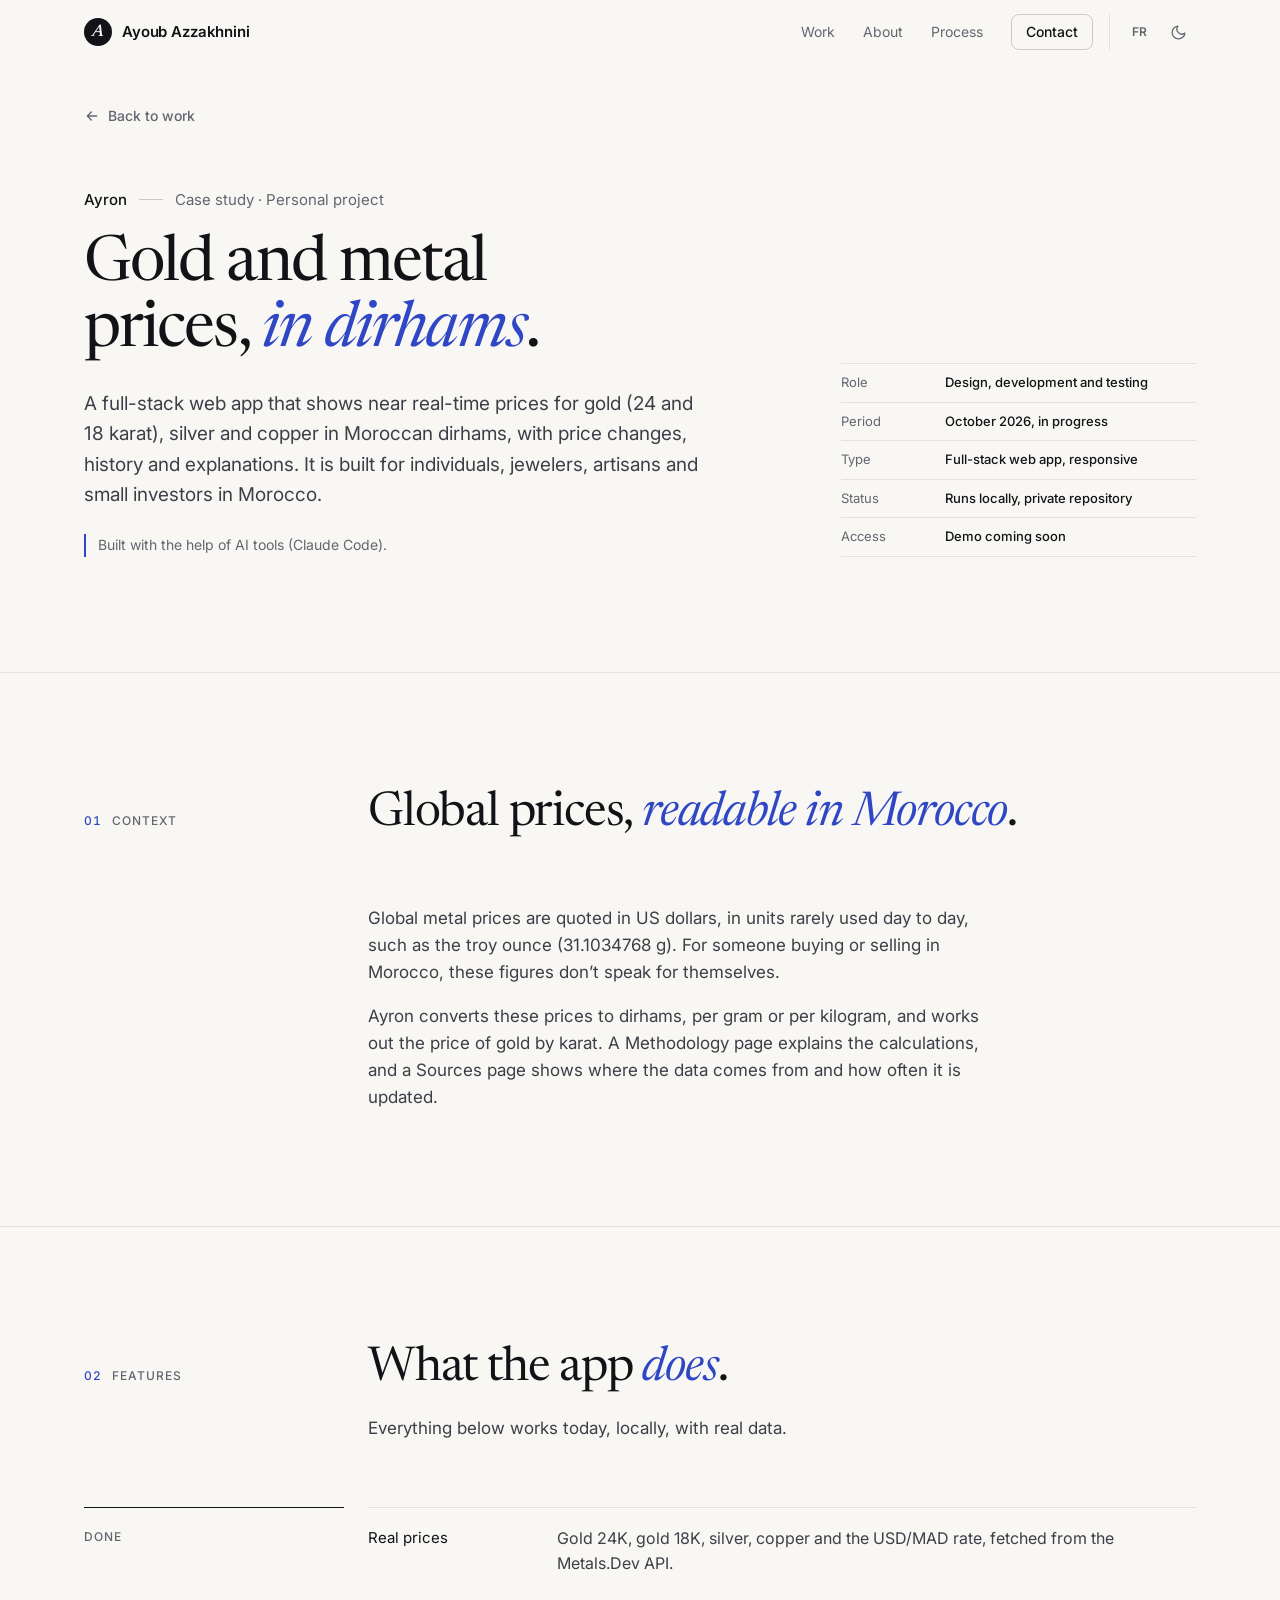
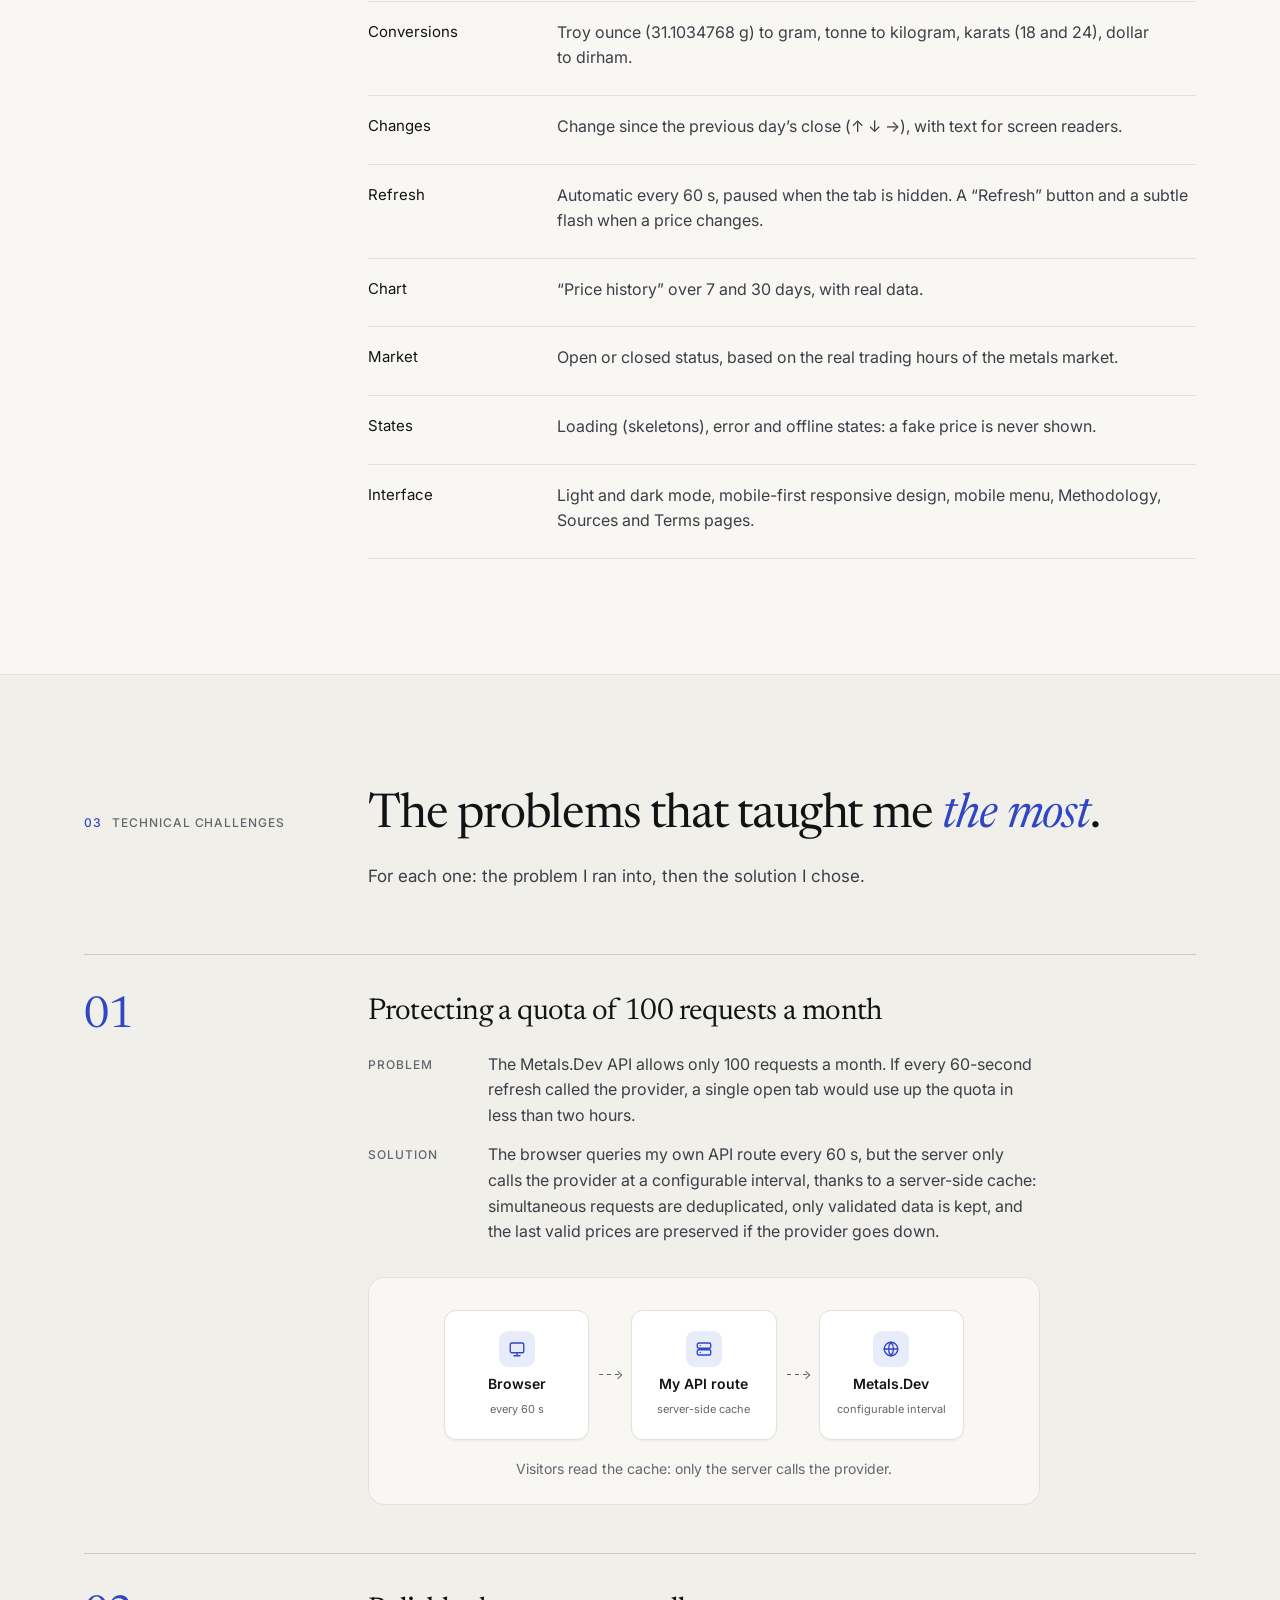
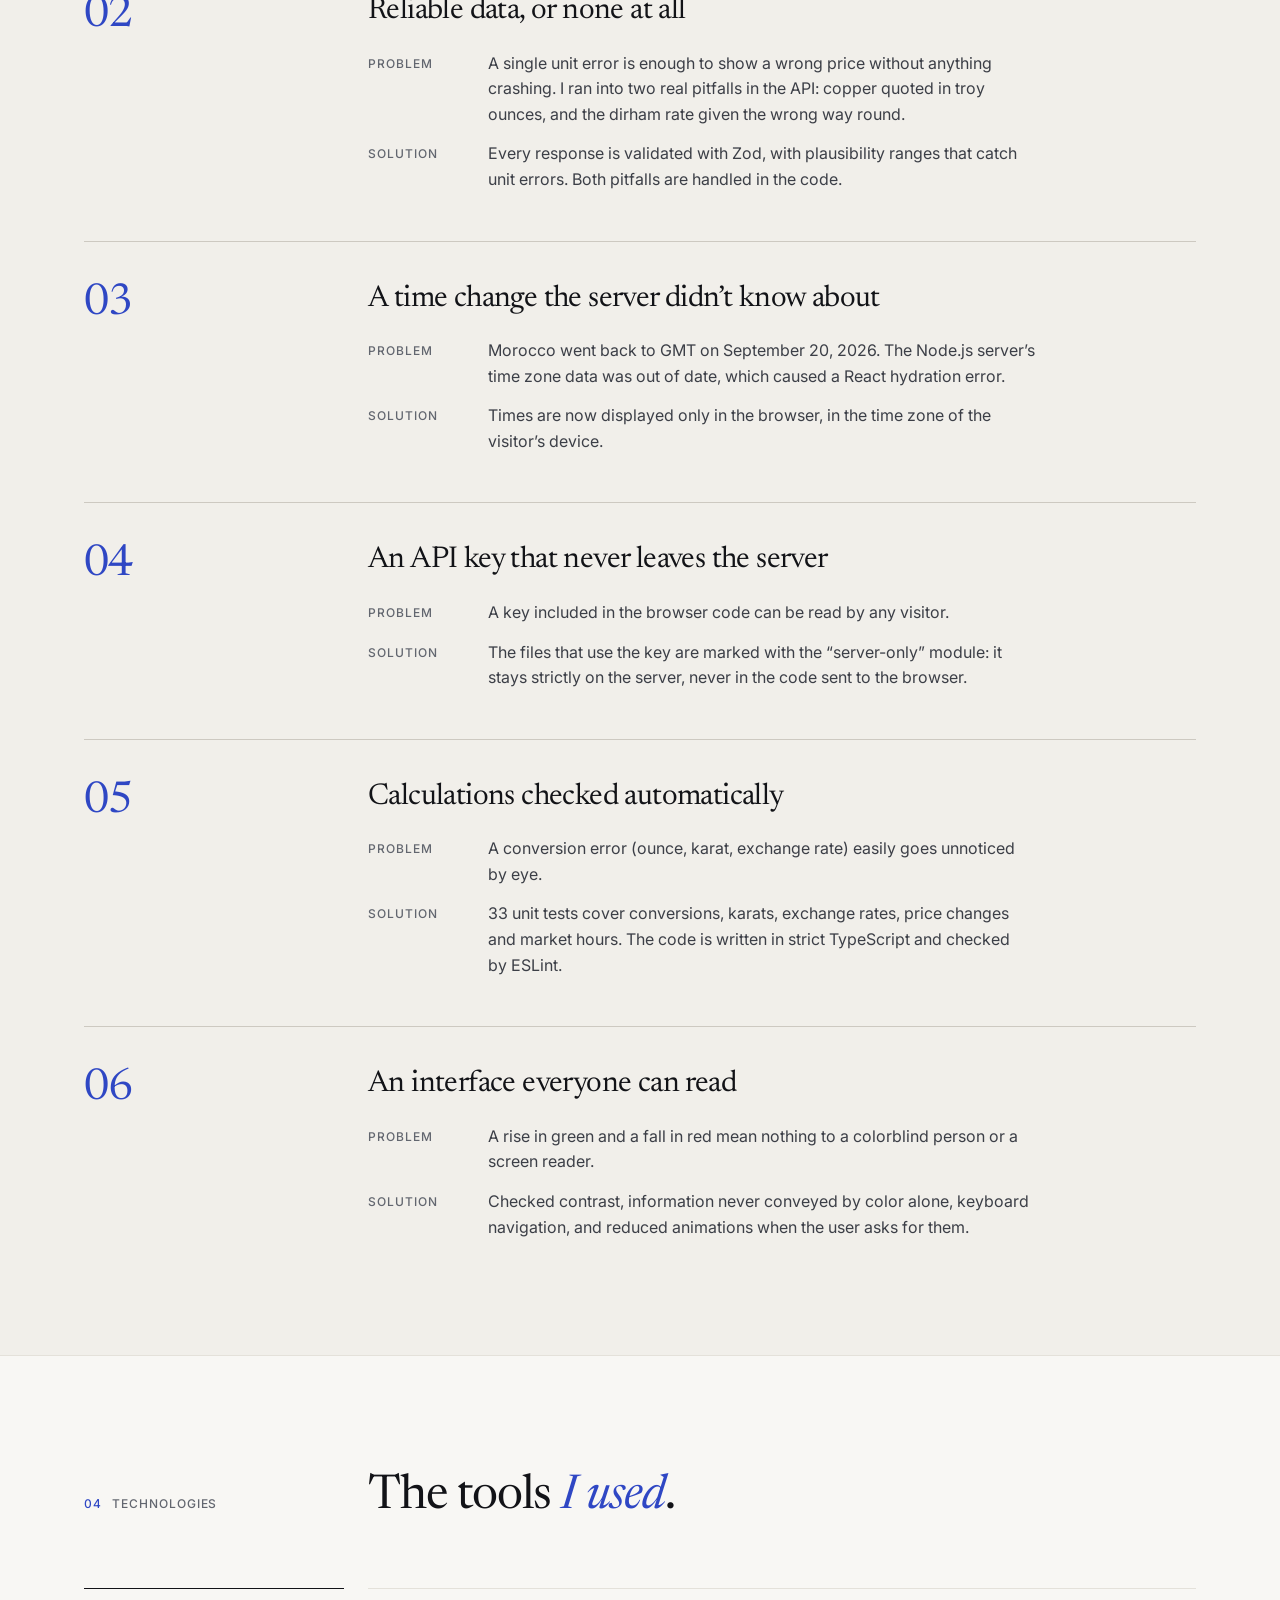
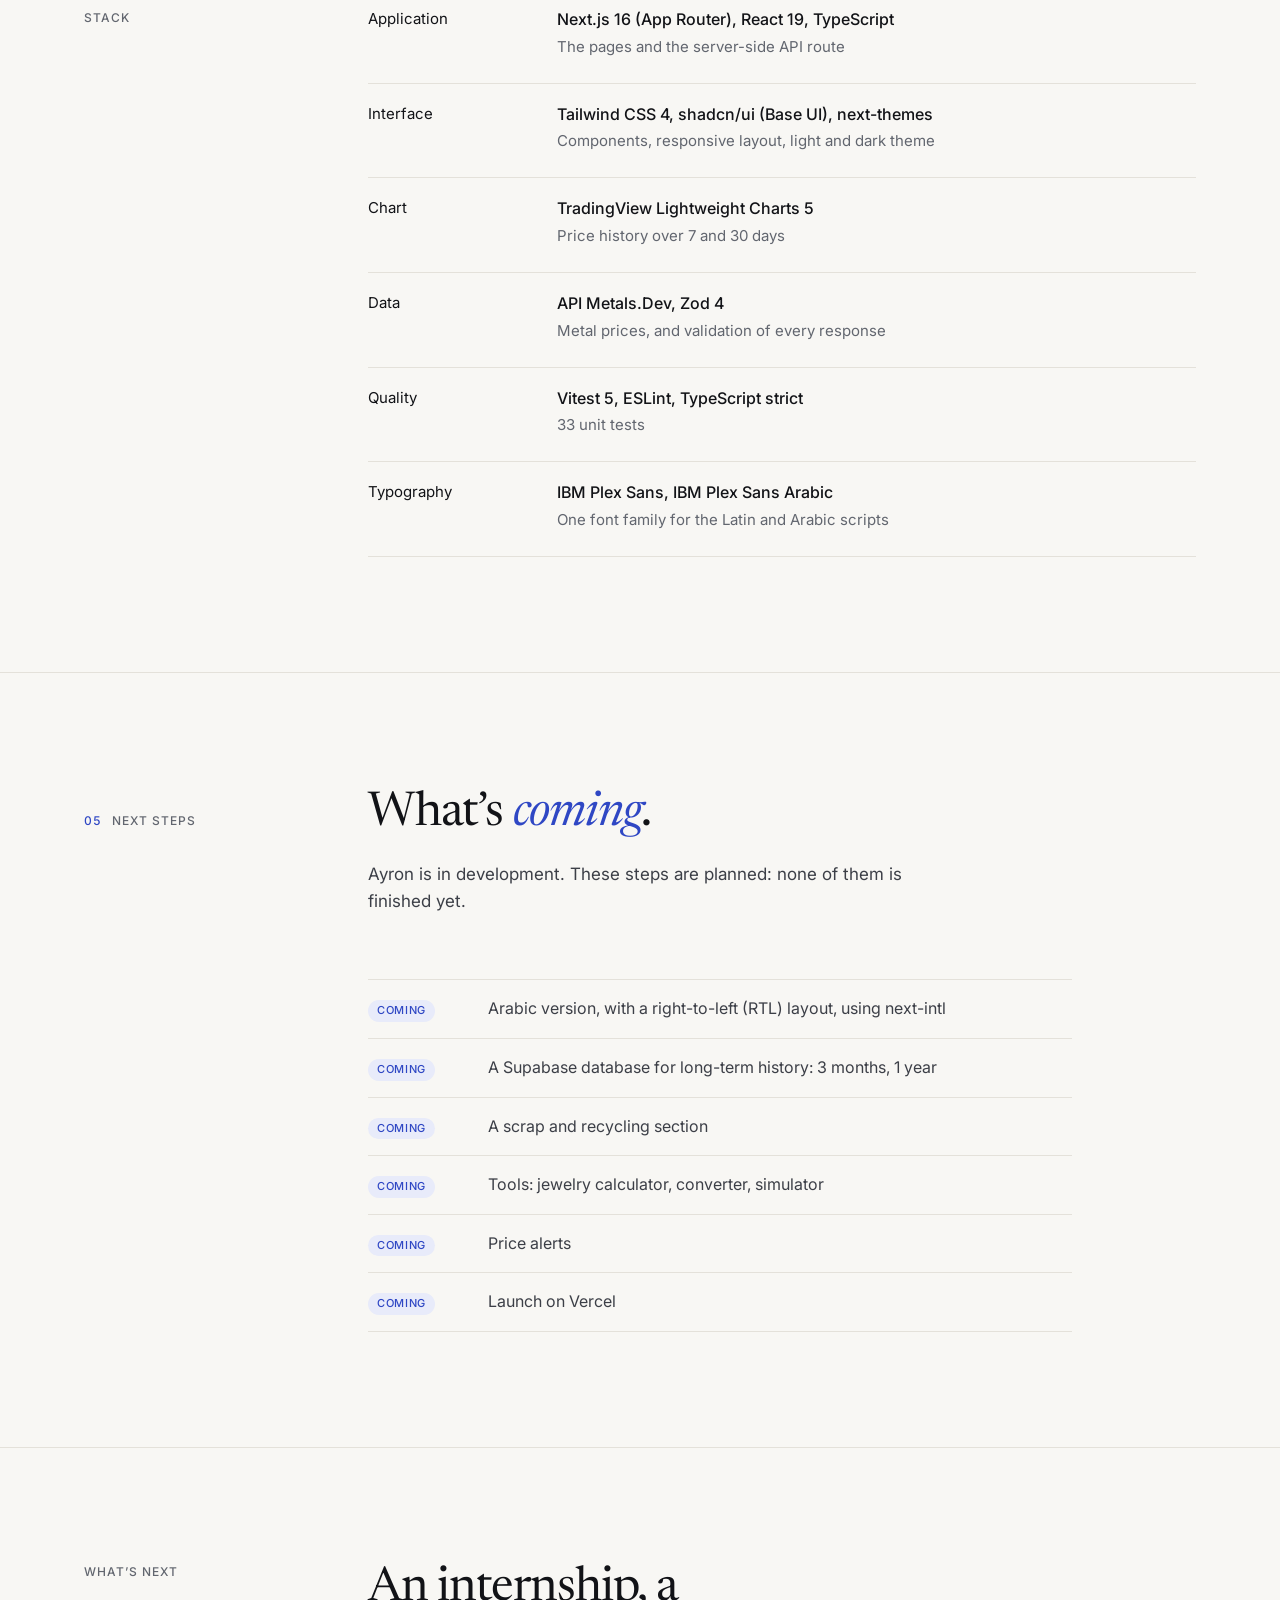
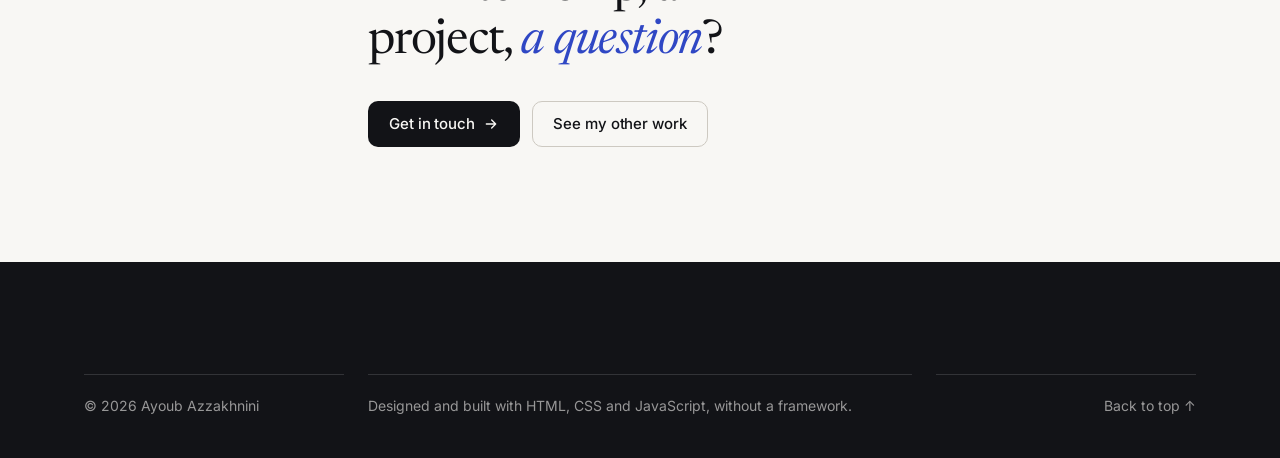
==== projets/ayron.html @ e26c71bc "v16 - nouveau design, version anglaise et projet Ayron avec etude de cas Co-Authored-By: Claude Opus" ====
<!DOCTYPE html>
<html lang="fr">
<head>
  <meta charset="UTF-8">
  <meta name="viewport" content="width=device-width, initial-scale=1.0">
  <title>Ayron · Étude de cas · Ayoub Azzakhnini</title>
  <meta name="description" content="Étude de cas d'Ayron, application web full-stack qui affiche le prix de l'or, de l'argent et du cuivre en dirham marocain : contexte, fonctionnalités, défis techniques et prochaines étapes.">
  <meta property="og:type" content="article">
  <meta property="og:title" content="Ayron · Étude de cas">
  <meta property="og:description" content="Le prix de l'or et des métaux, en dirham : une application web full-stack en Next.js, React et TypeScript.">
  <link rel="alternate" hreflang="fr" href="https://tp1-ten-green.vercel.app/projets/ayron.html">
  <link rel="alternate" hreflang="en" href="https://tp1-ten-green.vercel.app/projets/ayron.html?lang=en">
  <link rel="alternate" hreflang="x-default" href="https://tp1-ten-green.vercel.app/projets/ayron.html">
  <link rel="icon" href="data:image/svg+xml,%3Csvg xmlns='http://www.w3.org/2000/svg' viewBox='0 0 64 64'%3E%3Crect width='64' height='64' rx='32' fill='%23121316'/%3E%3Ctext x='32' y='45' text-anchor='middle' font-family='Georgia,serif' font-style='italic' font-size='38' fill='%23f6f4ef'%3EA%3C/text%3E%3C/svg%3E">
  <script>
    (function () {
      var root = document.documentElement;
      var lang = new URLSearchParams(location.search).get('lang');
      try {
        var saved = localStorage.getItem('theme');
        if (saved === 'light' || saved === 'dark') root.setAttribute('data-theme', saved);
        if (lang !== 'fr' && lang !== 'en') lang = localStorage.getItem('lang');
      } catch (e) {}
      if (lang !== 'fr' && lang !== 'en') lang = /^en/i.test(navigator.language || '') ? 'en' : 'fr';
      root.lang = lang;
      root.classList.add('js');
    })();
  </script>
  <link rel="preconnect" href="https://fonts.googleapis.com">
  <link rel="preconnect" href="https://fonts.gstatic.com" crossorigin>
  <link href="https://fonts.googleapis.com/css2?family=Inter:wght@400;500;600&family=Newsreader:ital,opsz,wght@0,6..72,400..500;1,6..72,400..500&display=swap" rel="stylesheet">
  <link rel="stylesheet" href="../index.css">
</head>
<body data-i18n-meta="case.meta">
  <div class="progress" id="progress" aria-hidden="true"></div>
  <a class="skip" href="#main" data-i18n="skip">Aller au contenu</a>

  <header class="header" id="header">
    <div class="container nav">
      <a href="../index.html" class="brand">
        <span class="brand-mark" aria-hidden="true">A</span>
        <span>Ayoub Azzakhnini</span>
      </a>

      <nav class="menu" id="menu" aria-label="Navigation principale" data-i18n-attr="aria-label:nav.label">
        <a href="../index.html#travaux" data-i18n="nav.work">Travaux</a>
        <a href="../index.html#apropos" data-i18n="nav.about">À propos</a>
        <a href="../index.html#methode" data-i18n="nav.process">Méthode</a>
        <a href="../index.html#contact" class="menu-cta" data-i18n="nav.contact">Contact</a>
      </nav>

      <div class="nav-actions">
        <button class="icon-btn lang-btn" id="lang-toggle" type="button" lang="en" aria-label="Switch to English">EN</button>
        <button class="icon-btn" id="theme-toggle" type="button" aria-label="Changer de thème clair ou sombre" data-i18n-attr="aria-label:theme.label">
          <svg class="icon-moon" viewBox="0 0 24 24" fill="none" stroke="currentColor" stroke-width="1.8" stroke-linecap="round" stroke-linejoin="round" aria-hidden="true"><path d="M21 12.8A9 9 0 1 1 11.2 3a7 7 0 0 0 9.8 9.8z"/></svg>
          <svg class="icon-sun" viewBox="0 0 24 24" fill="none" stroke="currentColor" stroke-width="1.8" stroke-linecap="round" stroke-linejoin="round" aria-hidden="true"><circle cx="12" cy="12" r="4"/><path d="M12 2v2M12 20v2M4.9 4.9l1.4 1.4M17.7 17.7l1.4 1.4M2 12h2M20 12h2M4.9 19.1l1.4-1.4M17.7 6.3l1.4-1.4"/></svg>
        </button>
        <button class="burger" id="burger" type="button" aria-label="Ouvrir le menu" data-i18n-attr="aria-label:burger.label" aria-expanded="false" aria-controls="menu">
          <span></span><span></span>
        </button>
      </div>
    </div>
  </header>

  <main id="main">

    <section class="case-hero" id="top">
      <div class="container">
        <a class="case-back" href="../index.html#travaux">
          <svg viewBox="0 0 24 24" fill="none" stroke="currentColor" stroke-width="2" stroke-linecap="round" stroke-linejoin="round" aria-hidden="true"><path d="M19 12H5M11 6l-6 6 6 6"/></svg>
          <span data-i18n="case.back">Retour aux travaux</span>
        </a>

        <div class="case-intro grid">
          <div class="case-text">
            <p class="hero-kicker"><strong>Ayron</strong><span data-i18n="case.kicker">Étude de cas · Projet personnel</span></p>
            <h1 data-i18n="case.title">Le prix de l'or et des métaux, <em>en dirham</em>.</h1>
            <p class="lead" data-i18n="case.lead">
              Une application web full-stack qui affiche en temps quasi réel le prix de l'or
              (24 et 18 carats), de l'argent et du cuivre en dirham marocain, avec variations,
              historique et explications. Elle s'adresse aux particuliers, bijoutiers, artisans
              et petits investisseurs au Maroc.
            </p>
            <p class="project-ai" data-i18n="ayron.ai">Réalisé avec l'aide d'outils d'IA (Claude Code).</p>
          </div>

          <dl class="specs specs--compact case-specs">
            <div><dt data-i18n="spec.role">Rôle</dt><dd data-i18n="case.role">Conception, développement et tests</dd></div>
            <div><dt data-i18n="case.periodLabel">Période</dt><dd data-i18n="case.period">Octobre 2026, en cours</dd></div>
            <div><dt data-i18n="case.typeLabel">Type</dt><dd data-i18n="case.type">Application web full-stack, responsive</dd></div>
            <div><dt data-i18n="case.statusLabel">Statut</dt><dd data-i18n="case.status">Fonctionne en local, dépôt privé</dd></div>
            <div><dt data-i18n="spec.access">Accès</dt><dd data-i18n="case.access">Démo bientôt disponible</dd></div>
          </dl>
        </div>

        <!-- Cachée tant que la capture n'est pas fournie : retirer « hidden » en ajoutant l'image -->
        <figure class="case-shot case-shot--hero" hidden>
          <!-- Capture à ajouter : assets/ayron/accueil-clair.png (page d'accueil, thème clair, sur ordinateur) -->
          <div class="shot-slot">
            <span class="shot-tag" data-i18n="case.shotTag">Capture à venir</span>
            <span data-i18n="case.shot1">Page d'accueil · thème clair · ordinateur</span>
          </div>
          <figcaption data-i18n="case.shot1Caption">La page d'accueil : les cours de l'or, de l'argent et du cuivre en dirham.</figcaption>
        </figure>
      </div>
    </section>

    <section class="section" id="contexte">
      <div class="container">
        <div class="section-head grid reveal">
          <p class="eyebrow rail" data-i18n="case.contextEyebrow"><span>01</span>Contexte</p>
          <div class="main-col">
            <h2 data-i18n="case.contextTitle">Des cours mondiaux, <em>lisibles au Maroc</em>.</h2>
          </div>
        </div>

        <div class="grid reveal">
          <div class="main-col case-prose">
            <p data-i18n="case.contextP1">
              Les cours mondiaux des métaux sont exprimés en dollars américains, et dans des unités
              peu utilisées au quotidien, comme l'once troy (31,1034768 g). Pour quelqu'un qui achète
              ou vend au Maroc, ces chiffres ne parlent pas directement.
            </p>
            <p data-i18n="case.contextP2">
              Ayron convertit ces cours en dirhams, au gramme ou au kilogramme, et calcule le prix
              de l'or selon le carat. Une page Méthodologie explique les calculs, et une page Sources
              indique l'origine des données et leur fréquence de mise à jour.
            </p>
          </div>
        </div>
      </div>
    </section>

    <section class="section" id="fonctionnalites">
      <div class="container">
        <div class="section-head grid reveal">
          <p class="eyebrow rail" data-i18n="case.featuresEyebrow"><span>02</span>Fonctionnalités</p>
          <div class="main-col">
            <h2 data-i18n="case.featuresTitle">Ce que fait <em>l'application</em>.</h2>
            <p class="section-intro" data-i18n="case.featuresIntro">Tout ce qui suit fonctionne aujourd'hui, en local, avec de vraies données.</p>
          </div>
        </div>

        <div class="cv grid reveal">
          <h3 class="cv-title rail" data-i18n="case.featuresLabel">Réalisé</h3>
          <dl class="cv-list main-col">
            <div class="cv-row">
              <dt class="cv-period" data-i18n="case.f1Label">Cours réels</dt>
              <dd class="cv-body case-row" data-i18n="case.f1">Or 24K, or 18K, argent, cuivre et taux USD/MAD, récupérés depuis l'API Metals.Dev.</dd>
            </div>
            <div class="cv-row">
              <dt class="cv-period" data-i18n="case.f2Label">Conversions</dt>
              <dd class="cv-body case-row" data-i18n="case.f2">Once troy (31,1034768 g) vers gramme, tonne vers kilogramme, carats (18 et 24), dollar vers dirham.</dd>
            </div>
            <div class="cv-row">
              <dt class="cv-period" data-i18n="case.f3Label">Variations</dt>
              <dd class="cv-body case-row" data-i18n="case.f3">Évolution depuis la clôture de la veille (↑ ↓ →), avec un texte pour les lecteurs d'écran.</dd>
            </div>
            <div class="cv-row">
              <dt class="cv-period" data-i18n="case.f4Label">Actualisation</dt>
              <dd class="cv-body case-row" data-i18n="case.f4">Automatique toutes les 60&nbsp;s, mise en pause quand l'onglet est caché. Bouton «&nbsp;Actualiser&nbsp;» et flash discret sur un prix qui change.</dd>
            </div>
            <div class="cv-row">
              <dt class="cv-period" data-i18n="case.f5Label">Graphique</dt>
              <dd class="cv-body case-row" data-i18n="case.f5">«&nbsp;Évolution des prix&nbsp;» sur 7 et 30 jours, avec de vraies données.</dd>
            </div>
            <div class="cv-row">
              <dt class="cv-period" data-i18n="case.f6Label">Marché</dt>
              <dd class="cv-body case-row" data-i18n="case.f6">Statut ouvert ou fermé selon les horaires réels du marché des métaux.</dd>
            </div>
            <div class="cv-row">
              <dt class="cv-period" data-i18n="case.f7Label">États</dt>
              <dd class="cv-body case-row" data-i18n="case.f7">Chargement (squelettes), erreur et hors ligne : aucun faux prix n'est jamais affiché.</dd>
            </div>
            <div class="cv-row">
              <dt class="cv-period" data-i18n="case.f8Label">Interface</dt>
              <dd class="cv-body case-row" data-i18n="case.f8">Mode clair et sombre, design responsive pensé d'abord pour le mobile, menu mobile, pages Méthodologie, Sources et Conditions.</dd>
            </div>
          </dl>
        </div>

        <!-- Cachée tant que les captures ne sont pas fournies : retirer « hidden » en ajoutant les images -->
        <div class="case-gallery reveal" hidden>
          <figure class="case-shot">
            <!-- Capture à ajouter : assets/ayron/accueil-sombre.png (page d'accueil, thème sombre, sur ordinateur) -->
            <div class="shot-slot">
              <span class="shot-tag" data-i18n="case.shotTag">Capture à venir</span>
              <span data-i18n="case.shot2">Page d'accueil · thème sombre · ordinateur</span>
            </div>
            <figcaption data-i18n="case.shot2Caption">Le même écran en thème sombre.</figcaption>
          </figure>
          <figure class="case-shot case-shot--phone">
            <!-- Capture à ajouter : assets/ayron/mobile.png (page d'accueil sur téléphone) -->
            <div class="shot-slot">
              <span class="shot-tag" data-i18n="case.shotTag">Capture à venir</span>
              <span data-i18n="case.shot3">Version mobile</span>
            </div>
            <figcaption data-i18n="case.shot3Caption">Sur téléphone : une mise en page pensée d'abord pour le mobile.</figcaption>
          </figure>
          <figure class="case-shot">
            <!-- Capture à ajouter : assets/ayron/graphique.png (graphique «&nbsp;Évolution des prix&nbsp;») -->
            <div class="shot-slot">
              <span class="shot-tag" data-i18n="case.shotTag">Capture à venir</span>
              <span data-i18n="case.shot4">Graphique «&nbsp;Évolution des prix&nbsp;»</span>
            </div>
            <figcaption data-i18n="case.shot4Caption">Le graphique sur 7 et 30 jours, avec TradingView Lightweight Charts.</figcaption>
          </figure>
        </div>
      </div>
    </section>

    <section class="section section-muted" id="defis">
      <div class="container">
        <div class="section-head grid reveal">
          <p class="eyebrow rail" data-i18n="case.challengesEyebrow"><span>03</span>Défis techniques</p>
          <div class="main-col">
            <h2 data-i18n="case.challengesTitle">Les problèmes qui m'ont <em>le plus appris</em>.</h2>
            <p class="section-intro" data-i18n="case.challengesIntro">Pour chacun : le problème rencontré, puis la solution retenue.</p>
          </div>
        </div>

        <ol class="case-challenges">
          <li class="case-challenge grid reveal">
            <p class="case-num rail" aria-hidden="true">01</p>
            <div class="main-col">
              <h3 data-i18n="case.c1Title">Protéger un quota de 100 requêtes par mois</h3>
              <dl class="case-ps">
                <div><dt data-i18n="case.problem">Problème</dt><dd data-i18n="case.c1Problem">L'API Metals.Dev n'autorise que 100 requêtes par mois. Si chaque actualisation, toutes les 60&nbsp;s, appelait le fournisseur, un seul onglet ouvert épuiserait le quota en moins de deux heures.</dd></div>
                <div><dt data-i18n="case.solution">Solution</dt><dd data-i18n="case.c1Solution">Le navigateur interroge ma propre route API toutes les 60&nbsp;s, mais le serveur n'appelle le fournisseur qu'à un intervalle configurable, grâce à un cache côté serveur : les requêtes simultanées sont dédoublonnées, seules les données validées sont gardées, et les derniers prix valides sont conservés en cas de panne.</dd></div>
              </dl>

              <figure class="case-diagram">
                <div class="pipeline">
                  <div class="pipe-node">
                    <span class="pipe-icon" aria-hidden="true"><svg viewBox="0 0 24 24" fill="none" stroke="currentColor" stroke-width="1.8" stroke-linecap="round" stroke-linejoin="round"><rect x="3" y="4" width="18" height="13" rx="2"/><path d="M8 21h8M12 17v4"/></svg></span>
                    <strong data-i18n="case.diagram1">Navigateur</strong>
                    <span data-i18n="case.diagram1Sub">toutes les 60&nbsp;s</span>
                  </div>
                  <span class="pipe-arrow" aria-hidden="true"></span>
                  <div class="pipe-node">
                    <span class="pipe-icon" aria-hidden="true"><svg viewBox="0 0 24 24" fill="none" stroke="currentColor" stroke-width="1.8" stroke-linecap="round" stroke-linejoin="round"><rect x="3" y="4" width="18" height="7" rx="2"/><rect x="3" y="13" width="18" height="7" rx="2"/><path d="M7 7.5h.01M7 16.5h.01"/></svg></span>
                    <strong data-i18n="case.diagram2">Ma route API</strong>
                    <span data-i18n="case.diagram2Sub">cache côté serveur</span>
                  </div>
                  <span class="pipe-arrow" aria-hidden="true"></span>
                  <div class="pipe-node">
                    <span class="pipe-icon" aria-hidden="true"><svg viewBox="0 0 24 24" fill="none" stroke="currentColor" stroke-width="1.8" stroke-linecap="round" stroke-linejoin="round"><circle cx="12" cy="12" r="9"/><path d="M3 12h18M12 3a14 14 0 0 1 0 18M12 3a14 14 0 0 0 0 18"/></svg></span>
                    <strong>Metals.Dev</strong>
                    <span data-i18n="case.diagram3Sub">intervalle configurable</span>
                  </div>
                </div>
                <figcaption data-i18n="case.diagramCaption">Les visiteurs lisent le cache : seul le serveur appelle le fournisseur.</figcaption>
              </figure>
            </div>
          </li>

          <li class="case-challenge grid reveal">
            <p class="case-num rail" aria-hidden="true">02</p>
            <div class="main-col">
              <h3 data-i18n="case.c2Title">Des données fiables, ou aucune</h3>
              <dl class="case-ps">
                <div><dt data-i18n="case.problem">Problème</dt><dd data-i18n="case.c2Problem">Une erreur d'unité suffit à afficher un prix faux sans que rien ne plante. J'ai rencontré deux pièges réels dans l'API : le cuivre exprimé en once troy, et le taux du dirham donné à l'envers.</dd></div>
                <div><dt data-i18n="case.solution">Solution</dt><dd data-i18n="case.c2Solution">Chaque réponse est validée avec Zod, avec des fourchettes de vraisemblance qui détectent les erreurs d'unité. Les deux pièges sont gérés dans le code.</dd></div>
              </dl>
            </div>
          </li>

          <li class="case-challenge grid reveal">
            <p class="case-num rail" aria-hidden="true">03</p>
            <div class="main-col">
              <h3 data-i18n="case.c3Title">Un changement d'heure que le serveur ignorait</h3>
              <dl class="case-ps">
                <div><dt data-i18n="case.problem">Problème</dt><dd data-i18n="case.c3Problem">Le Maroc est revenu à l'heure GMT le 20 septembre 2026. Les données horaires du serveur Node.js n'étaient pas à jour, ce qui provoquait une erreur d'hydratation React.</dd></div>
                <div><dt data-i18n="case.solution">Solution</dt><dd data-i18n="case.c3Solution">Les heures sont affichées uniquement dans le navigateur, dans le fuseau de l'appareil du visiteur.</dd></div>
              </dl>
            </div>
          </li>

          <li class="case-challenge grid reveal">
            <p class="case-num rail" aria-hidden="true">04</p>
            <div class="main-col">
              <h3 data-i18n="case.c4Title">Une clé API qui ne quitte jamais le serveur</h3>
              <dl class="case-ps">
                <div><dt data-i18n="case.problem">Problème</dt><dd data-i18n="case.c4Problem">Une clé présente dans le code du navigateur peut être lue par n'importe quel visiteur.</dd></div>
                <div><dt data-i18n="case.solution">Solution</dt><dd data-i18n="case.c4Solution">Les fichiers qui utilisent la clé sont marqués avec le module «&nbsp;server-only&nbsp;» : elle reste exclusivement côté serveur, jamais dans le code envoyé au navigateur.</dd></div>
              </dl>
            </div>
          </li>

          <li class="case-challenge grid reveal">
            <p class="case-num rail" aria-hidden="true">05</p>
            <div class="main-col">
              <h3 data-i18n="case.c5Title">Des calculs vérifiés automatiquement</h3>
              <dl class="case-ps">
                <div><dt data-i18n="case.problem">Problème</dt><dd data-i18n="case.c5Problem">Une erreur de conversion (once, carat, taux de change) passe facilement inaperçue à l'œil.</dd></div>
                <div><dt data-i18n="case.solution">Solution</dt><dd data-i18n="case.c5Solution">33 tests unitaires couvrent les conversions, les carats, les taux de change, les variations et les horaires du marché. Le code est en TypeScript strict et vérifié par ESLint.</dd></div>
              </dl>
            </div>
          </li>

          <li class="case-challenge grid reveal">
            <p class="case-num rail" aria-hidden="true">06</p>
            <div class="main-col">
              <h3 data-i18n="case.c6Title">Une interface lisible par tous</h3>
              <dl class="case-ps">
                <div><dt data-i18n="case.problem">Problème</dt><dd data-i18n="case.c6Problem">Une hausse en vert et une baisse en rouge ne disent rien à une personne daltonienne ou à un lecteur d'écran.</dd></div>
                <div><dt data-i18n="case.solution">Solution</dt><dd data-i18n="case.c6Solution">Contrastes vérifiés, information jamais portée par la couleur seule, navigation au clavier, et animations réduites si l'utilisateur le demande.</dd></div>
              </dl>
            </div>
          </li>
        </ol>
      </div>
    </section>

    <section class="section" id="technologies">
      <div class="container">
        <div class="section-head grid reveal">
          <p class="eyebrow rail" data-i18n="case.stackEyebrow"><span>04</span>Technologies</p>
          <div class="main-col">
            <h2 data-i18n="case.stackTitle">Les outils <em>utilisés</em>.</h2>
          </div>
        </div>

        <div class="cv grid reveal">
          <h3 class="cv-title rail">Stack</h3>
          <dl class="cv-list main-col">
            <div class="cv-row">
              <dt class="cv-period">Application</dt>
              <dd class="cv-body">
                <p class="skill">Next.js 16 (App Router), React 19, TypeScript</p>
                <p class="cv-text" data-i18n="case.stack1">Les pages et la route API côté serveur</p>
              </dd>
            </div>
            <div class="cv-row">
              <dt class="cv-period">Interface</dt>
              <dd class="cv-body">
                <p class="skill">Tailwind CSS 4, shadcn/ui (Base UI), next-themes</p>
                <p class="cv-text" data-i18n="case.stack2">Composants, mise en page responsive, thème clair et sombre</p>
              </dd>
            </div>
            <div class="cv-row">
              <dt class="cv-period" data-i18n="case.stack3Label">Graphique</dt>
              <dd class="cv-body">
                <p class="skill">TradingView Lightweight Charts 5</p>
                <p class="cv-text" data-i18n="case.stack3">L'évolution des prix sur 7 et 30 jours</p>
              </dd>
            </div>
            <div class="cv-row">
              <dt class="cv-period" data-i18n="case.stack4Label">Données</dt>
              <dd class="cv-body">
                <p class="skill">API Metals.Dev, Zod 4</p>
                <p class="cv-text" data-i18n="case.stack4">Les cours des métaux, et la validation de chaque réponse</p>
              </dd>
            </div>
            <div class="cv-row">
              <dt class="cv-period" data-i18n="case.stack5Label">Qualité</dt>
              <dd class="cv-body">
                <p class="skill">Vitest 5, ESLint, TypeScript strict</p>
                <p class="cv-text" data-i18n="case.stack5">33 tests unitaires</p>
              </dd>
            </div>
            <div class="cv-row">
              <dt class="cv-period" data-i18n="case.stack6Label">Typographie</dt>
              <dd class="cv-body">
                <p class="skill">IBM Plex Sans, IBM Plex Sans Arabic</p>
                <p class="cv-text" data-i18n="case.stack6">Une famille de polices pour l'alphabet latin et l'arabe</p>
              </dd>
            </div>
          </dl>
        </div>
      </div>
    </section>

    <section class="section" id="suite">
      <div class="container">
        <div class="section-head grid reveal">
          <p class="eyebrow rail" data-i18n="case.nextEyebrow"><span>05</span>Prochaines étapes</p>
          <div class="main-col">
            <h2 data-i18n="case.nextTitle">Ce qui <em>arrive</em>.</h2>
            <p class="section-intro" data-i18n="case.nextIntro">Ayron est en cours de développement. Ces étapes sont prévues : aucune n'est encore terminée.</p>
          </div>
        </div>

        <div class="grid reveal">
          <ul class="case-next main-col">
            <li><span class="case-tag" data-i18n="case.soon">À venir</span><p data-i18n="case.n1">Version arabe, avec une mise en page de droite à gauche (RTL), grâce à next-intl</p></li>
            <li><span class="case-tag" data-i18n="case.soon">À venir</span><p data-i18n="case.n2">Base de données Supabase pour l'historique long : 3 mois, 1 an</p></li>
            <li><span class="case-tag" data-i18n="case.soon">À venir</span><p data-i18n="case.n3">Section ferraille et recyclage</p></li>
            <li><span class="case-tag" data-i18n="case.soon">À venir</span><p data-i18n="case.n4">Outils : calculateur de bijou, convertisseur, simulateur</p></li>
            <li><span class="case-tag" data-i18n="case.soon">À venir</span><p data-i18n="case.n5">Alertes de prix</p></li>
            <li><span class="case-tag" data-i18n="case.soon">À venir</span><p data-i18n="case.n6">Mise en ligne sur Vercel</p></li>
          </ul>
        </div>
      </div>
    </section>

    <section class="section case-end">
      <div class="container">
        <div class="grid reveal">
          <p class="eyebrow rail" data-i18n="case.endEyebrow">Et ensuite</p>
          <div class="main-col">
            <h2 data-i18n="contact.title">Un stage, un projet, <em>une question</em> ?</h2>
            <div class="actions">
              <a class="btn btn-primary" href="../index.html#contact">
                <span data-i18n="case.contact">Me contacter</span>
                <svg viewBox="0 0 24 24" fill="none" stroke="currentColor" stroke-width="2" stroke-linecap="round" stroke-linejoin="round" aria-hidden="true"><path d="M5 12h14M13 6l6 6-6 6"/></svg>
              </a>
              <a class="btn btn-secondary" href="../index.html#travaux" data-i18n="case.more">Voir les autres travaux</a>
            </div>
          </div>
        </div>
      </div>
    </section>

  </main>

  <footer class="footer">
    <div class="container footer-inner">
      <p>© <span id="year">2026</span> Ayoub Azzakhnini</p>
      <p class="footer-note" data-i18n="footer.note">Conçu et développé en HTML, CSS et JavaScript, sans framework.</p>
      <a class="link" href="#top" data-i18n="footer.top">Haut de page ↑</a>
    </div>
  </footer>

  <script src="../i18n.js"></script>
  <script src="../script.js"></script>
</body>
</html>
---- index.css ----
/* ==========================================================================
   Portfolio · Ayoub Azzakhnini
   Palette : ivoire, noir profond, gris neutres, un seul bleu en accent.
   Typographie : Newsreader pour les titres, Inter pour tout le reste.
   Grille : 12 colonnes. Les sections ont une colonne d'étiquettes à gauche
   (colonnes 1 à 3) et leur contenu à droite (colonnes 4 à 12).
   ========================================================================== */

:root {
  --bg: #f8f7f4;
  --surface: #ffffff;
  --surface-2: #f1efea;
  --text: #121317;
  --text-2: #3c3f47;
  --muted: #62666f;
  --line: #e4e1da;
  --line-strong: #cdc9c1;
  --accent: #2f47c4;
  --accent-soft: #e8ebfa;
  --ink: #121317;
  --on-ink: #f8f7f4;
  --accent-on-ink: #a9b7ff;
  --ok: #17a34a;
  --photo-bg: #eeebe5;
  --shadow-sm: 0 1px 2px rgba(18, 19, 23, .05);
  --shadow: 0 1px 2px rgba(18, 19, 23, .04), 0 18px 40px -24px rgba(18, 19, 23, .22);
  --icon-sun: none;
  --icon-moon: block;
  --radius-lg: 16px;
  --radius: 12px;
  --radius-sm: 10px;
  --container: 1160px;
  --gutter: 24px;
  --space-section: clamp(88px, 9vw, 128px);
  --ff-display: 'Newsreader', Georgia, 'Times New Roman', serif;
  --ff-body: 'Inter', system-ui, -apple-system, 'Segoe UI', sans-serif;
  --ease: cubic-bezier(.2, .7, .2, 1);
  color-scheme: light;
}

@media (prefers-color-scheme: dark) {
  :root:not([data-theme="light"]) {
    --bg: #0e0f12;
    --surface: #15171c;
    --surface-2: #121419;
    --text: #f1efe9;
    --text-2: #c6c8ce;
    --muted: #979ca6;
    --line: #24272e;
    --line-strong: #383c45;
    --accent: #9aabff;
    --accent-soft: #1a2140;
    --ink: #f1efe9;
    --on-ink: #0e0f12;
    --accent-on-ink: #2f47c4;
    --ok: #4ade80;
    --photo-bg: #d9d6cf;
    --shadow-sm: 0 1px 2px rgba(0, 0, 0, .4);
    --shadow: 0 1px 2px rgba(0, 0, 0, .3), 0 18px 40px -24px rgba(0, 0, 0, .8);
    --icon-sun: block;
    --icon-moon: none;
    color-scheme: dark;
  }
}

:root[data-theme="dark"] {
  --bg: #0e0f12;
  --surface: #15171c;
  --surface-2: #121419;
  --text: #f1efe9;
  --text-2: #c6c8ce;
  --muted: #979ca6;
  --line: #24272e;
  --line-strong: #383c45;
  --accent: #9aabff;
  --accent-soft: #1a2140;
  --ink: #f1efe9;
  --on-ink: #0e0f12;
  --accent-on-ink: #2f47c4;
  --ok: #4ade80;
  --photo-bg: #d9d6cf;
  --shadow-sm: 0 1px 2px rgba(0, 0, 0, .4);
  --shadow: 0 1px 2px rgba(0, 0, 0, .3), 0 18px 40px -24px rgba(0, 0, 0, .8);
  --icon-sun: block;
  --icon-moon: none;
  color-scheme: dark;
}

*, *::before, *::after { box-sizing: border-box; margin: 0; padding: 0; }

html {
  scroll-behavior: smooth;
  scroll-padding-top: 80px;
  -webkit-text-size-adjust: 100%;
}

body {
  font-family: var(--ff-body);
  font-size: 16px;
  line-height: 1.6;
  background: var(--bg);
  color: var(--text);
  -webkit-font-smoothing: antialiased;
  text-rendering: optimizeLegibility;
  transition: background .3s ease, color .3s ease;
}

img { display: block; max-width: 100%; height: auto; }
a { color: inherit; text-decoration: none; }
ul, ol { list-style: none; }
button { font: inherit; color: inherit; }

::selection { background: var(--accent); color: var(--bg); }

:focus-visible {
  outline: 2px solid var(--accent);
  outline-offset: 3px;
  border-radius: 6px;
}

/* « hidden » l'emporte toujours, même sur un display: grid */
[hidden] { display: none !important; }

.sr-only {
  position: absolute;
  width: 1px;
  height: 1px;
  overflow: hidden;
  clip-path: inset(50%);
  white-space: nowrap;
}

.container {
  max-width: var(--container);
  margin: 0 auto;
  padding: 0 var(--gutter);
}

/* Grille de 12 colonnes */
.grid {
  display: grid;
  grid-template-columns: repeat(12, minmax(0, 1fr));
  column-gap: var(--gutter);
}
.rail { grid-column: 1 / span 3; }
.main-col { grid-column: 4 / -1; }

.skip { position: absolute; left: -9999px; }
.skip:focus {
  left: 16px;
  top: 16px;
  z-index: 300;
  padding: 8px 14px;
  background: var(--surface);
  border-radius: 8px;
}

/* Typographie */
h1, h2, h3 {
  font-family: var(--ff-display);
  font-weight: 400;
  font-optical-sizing: auto;
  letter-spacing: -0.02em;
  text-wrap: balance;
}
h1 em, h2 em {
  font-style: italic;
  color: var(--accent);
}

h1 {
  font-size: clamp(2.4rem, 1.4rem + 3.2vw, 4rem);
  line-height: 1.05;
  letter-spacing: -0.03em;
}
h2 {
  font-size: clamp(2rem, 1.4rem + 2.2vw, 3rem);
  line-height: 1.1;
  letter-spacing: -0.025em;
}

/* Petites étiquettes en capitales : numéros de section, légendes, rubriques */
.eyebrow,
.label,
.cv-title,
.project-kicker {
  font-family: var(--ff-body);
  font-size: .75rem;
  font-weight: 500;
  line-height: 1.5;
  letter-spacing: .08em;
  text-transform: uppercase;
  color: var(--muted);
}
.eyebrow {
  display: flex;
  align-items: baseline;
  gap: 10px;
}
.eyebrow span {
  color: var(--accent);
  font-variant-numeric: tabular-nums;
}

/* Lien texte : le soulignement se dessine au survol */
.link {
  font-weight: 500;
  color: var(--accent);
  background: linear-gradient(currentColor, currentColor) 0 100% / 0 1px no-repeat;
  padding-bottom: 1px;
  transition: background-size .35s var(--ease), color .2s ease;
}
.link:hover { background-size: 100% 1px; }

/* Barre de progression */
.progress {
  position: fixed;
  inset: 0 0 auto 0;
  z-index: 200;
  height: 2px;
  background: var(--accent);
  transform: scaleX(var(--p, 0));
  transform-origin: 0 50%;
}

/* Header */
.header {
  position: sticky;
  top: 0;
  z-index: 100;
  background: var(--bg);
  background: color-mix(in srgb, var(--bg) 86%, transparent);
  -webkit-backdrop-filter: saturate(180%) blur(12px);
  backdrop-filter: saturate(180%) blur(12px);
  border-bottom: 1px solid transparent;
  transition: border-color .2s ease;
}
.header.is-scrolled { border-bottom-color: var(--line); }

.nav {
  height: 64px;
  display: flex;
  align-items: center;
  gap: 16px;
}

.brand {
  display: inline-flex;
  align-items: center;
  gap: 10px;
  font-size: .9375rem;
  font-weight: 600;
  letter-spacing: -0.01em;
}
.brand-mark {
  display: grid;
  place-items: center;
  width: 28px;
  height: 28px;
  border-radius: 50%;
  background: var(--ink);
  color: var(--on-ink);
  font-family: var(--ff-display);
  font-style: italic;
  font-size: 1.05rem;
  line-height: 1;
}

.menu {
  display: flex;
  align-items: center;
  gap: 4px;
  margin-left: auto;
  font-size: .875rem;
}
.menu a {
  padding: 8px 12px;
  color: var(--muted);
  border-radius: 8px;
  transition: color .2s ease, background-color .2s ease, border-color .2s ease;
}
.menu a:hover,
.menu a.is-active { color: var(--text); }
.menu .menu-cta {
  display: inline-flex;
  align-items: center;
  height: 36px;
  margin-left: 12px;
  padding: 0 14px;
  font-weight: 500;
  color: var(--text);
  border: 1px solid var(--line-strong);
}
.menu .menu-cta:hover {
  color: var(--on-ink);
  background: var(--ink);
  border-color: var(--ink);
}

.nav-actions {
  display: flex;
  align-items: center;
  gap: 2px;
  padding-left: 12px;
  border-left: 1px solid var(--line);
}

.icon-btn,
.burger {
  width: 36px;
  height: 36px;
  display: grid;
  place-items: center;
  color: var(--muted);
  background: transparent;
  border: 0;
  border-radius: 8px;
  cursor: pointer;
  transition: color .2s ease, background-color .2s ease;
}
.icon-btn:hover,
.burger:hover {
  color: var(--text);
  background: var(--surface-2);
}
.icon-btn svg { width: 17px; height: 17px; }
.lang-btn {
  font-size: .75rem;
  font-weight: 600;
  letter-spacing: .04em;
}
.icon-sun { display: var(--icon-sun); }
.icon-moon { display: var(--icon-moon); }

.burger {
  display: none;
  gap: 5px;
  align-content: center;
}
.burger span {
  width: 16px;
  height: 1.5px;
  background: var(--text);
  transition: transform .2s ease;
}
.burger[aria-expanded="true"] span:first-child { transform: translateY(3.25px) rotate(45deg); }
.burger[aria-expanded="true"] span:last-child { transform: translateY(-3.25px) rotate(-45deg); }

/* Boutons */
.actions {
  display: flex;
  flex-wrap: wrap;
  gap: 12px;
  margin-top: 36px;
}

.btn {
  display: inline-flex;
  align-items: center;
  justify-content: center;
  gap: 8px;
  height: 46px;
  padding: 0 20px;
  font-size: .9375rem;
  font-weight: 500;
  letter-spacing: -0.005em;
  white-space: nowrap;
  border: 1px solid transparent;
  border-radius: var(--radius-sm);
  transition: background-color .2s ease, border-color .2s ease, color .2s ease;
}
.btn svg {
  flex: none;
  width: 16px;
  height: 16px;
  transition: transform .25s var(--ease);
}
.btn:hover svg:last-child { transform: translateX(3px); }
.btn:active { transform: translateY(1px); }

.btn-primary {
  color: var(--on-ink);
  background: var(--ink);
}
.btn-primary:hover { background: color-mix(in srgb, var(--ink) 84%, var(--bg)); }

.btn-secondary {
  color: var(--text);
  background: transparent;
  border-color: var(--line-strong);
}
.btn-secondary:hover {
  background: var(--surface);
  border-color: var(--text);
}
.btn-secondary:hover svg:last-child { transform: none; }

.btn-invert {
  color: var(--ink);
  background: var(--on-ink);
}
.btn-invert:hover { background: color-mix(in srgb, var(--on-ink) 86%, var(--ink)); }

/* Fiche d'informations (légende de la photo, détails des projets) */
.specs {
  margin-top: 24px;
  font-size: .875rem;
  line-height: 1.5;
}
.specs > div {
  display: grid;
  grid-template-columns: 7rem minmax(0, 1fr);
  gap: 16px;
  padding: 11px 0;
  border-top: 1px solid var(--line);
}
.specs > div:last-child { border-bottom: 1px solid var(--line); }
.specs dt { color: var(--muted); }

.specs--compact {
  margin-top: 0;
  font-size: .8125rem;
}
.specs--compact > div {
  grid-template-columns: 5.5rem minmax(0, 1fr);
  padding: 9px 0;
}
.specs--compact dd { font-weight: 500; }

/* Hero : texte sur 7 colonnes, photo sur 4 */
.hero { padding: 88px 0 112px; }

.hero-grid {
  display: grid;
  grid-template-columns: repeat(12, minmax(0, 1fr));
  column-gap: var(--gutter);
  align-items: end;
}
.hero-text { grid-column: 1 / span 7; }
.portrait { grid-column: 9 / span 4; }
.facts { grid-column: 1 / -1; }

.hero-text > *,
.portrait,
.facts { animation: rise .7s var(--ease) both; }
.hero-text > :nth-child(2) { animation-delay: .06s; }
.hero-text > :nth-child(3) { animation-delay: .12s; }
.hero-text > :nth-child(4) { animation-delay: .18s; }
.portrait { animation-delay: .1s; }
.facts { animation-delay: .24s; }

.hero-kicker {
  display: flex;
  flex-wrap: wrap;
  align-items: center;
  gap: 4px 12px;
  font-size: .9375rem;
  color: var(--muted);
}
.hero-kicker strong {
  display: inline-flex;
  align-items: center;
  gap: 12px;
  font-weight: 500;
  color: var(--text);
}
.hero-kicker strong::after {
  content: "";
  width: 24px;
  height: 1px;
  background: var(--line-strong);
}

.hero h1 { margin-top: 20px; }

.lead {
  max-width: 33em;
  margin-top: 24px;
  font-size: clamp(1.0625rem, 1rem + .3vw, 1.1875rem);
  line-height: 1.6;
  color: var(--text-2);
  text-wrap: pretty;
}

/* Photo : fond assorti à la page, bord fin, ombre légère */
.portrait { margin: 0; }
.portrait-frame {
  overflow: hidden;
  background: var(--photo-bg);
  border-radius: var(--radius);
  box-shadow: 0 0 0 1px color-mix(in srgb, var(--text) 8%, transparent), var(--shadow);
}
.portrait img {
  width: 100%;
  aspect-ratio: 9 / 10;
  object-fit: cover;
  object-position: 50% 25%;
  /* Le fond blanc de la photo prend la couleur du cadre */
  mix-blend-mode: multiply;
}
.portrait figcaption { margin-top: 16px; }

/* Chiffres clés */
.facts {
  display: grid;
  grid-template-columns: repeat(3, minmax(0, 1fr));
  column-gap: var(--gutter);
  margin-top: 88px;
}
.fact {
  display: grid;
  grid-template-columns: auto minmax(0, 1fr);
  column-gap: 18px;
  align-items: center;
  padding-top: 22px;
  border-top: 1px solid var(--line-strong);
}
.fact-num {
  grid-column: 1;
  grid-row: 1 / span 2;
  font-family: var(--ff-display);
  font-size: 2.75rem;
  line-height: 1;
  letter-spacing: -0.03em;
  font-variant-numeric: lining-nums;
}
.fact dt {
  grid-column: 2;
  grid-row: 1;
  align-self: end;
  font-size: .9375rem;
  font-weight: 500;
  line-height: 1.35;
}
.fact-note {
  grid-column: 2;
  grid-row: 2;
  align-self: start;
  font-size: .8125rem;
  line-height: 1.45;
  color: var(--muted);
}

@keyframes rise {
  from { opacity: 0; transform: translateY(10px); }
  to { opacity: 1; transform: none; }
}

/* Sections */
.section {
  padding: var(--space-section) 0;
  border-top: 1px solid var(--line);
}
.section-muted { background: var(--surface-2); }

.section-head {
  align-items: baseline;
  margin-bottom: 64px;
}
.section-head h2 { max-width: 17em; }
.section-intro {
  max-width: 34em;
  margin-top: 20px;
  font-size: 1.0625rem;
  color: var(--text-2);
  text-wrap: pretty;
}

/* Travaux : un projet principal en pleine largeur, puis deux projets côte à côte */
.projects {
  display: grid;
  grid-template-columns: repeat(12, minmax(0, 1fr));
  column-gap: var(--gutter);
  row-gap: 96px;
}
.project {
  grid-column: span 6;
  min-width: 0;
  display: flex;
  flex-direction: column;
}
.project--featured { grid-column: 1 / -1; }

.project-media {
  display: grid;
  place-items: center;
  align-content: center;
  height: 520px;
  padding: 40px;
  overflow: hidden;
  background: var(--surface-2);
  border: 1px solid var(--line);
  border-radius: var(--radius-lg);
}
.project--featured .project-media {
  height: auto;
  aspect-ratio: 2.2 / 1;
  padding: 56px;
}
.project-media > :first-child { transition: transform .5s var(--ease); }
@media (hover: hover) {
  .project:hover .project-media > :first-child { transform: translateY(-6px); }
}

.project-body {
  flex: 1;
  display: flex;
  flex-direction: column;
  padding-top: 32px;
}
/* Les fiches des projets côte à côte s'alignent en bas, même si les textes n'ont pas la même longueur */
.project:not(.project--featured) .specs {
  margin-top: auto;
  padding-top: 28px;
}
.project--featured .project-body {
  display: grid;
  grid-template-columns: repeat(12, minmax(0, 1fr));
  column-gap: var(--gutter);
  padding-top: 40px;
}
.project--featured .project-main { grid-column: 1 / span 6; }
.project--featured .project-specs {
  grid-column: 8 / -1;
  margin-top: 0;
}

.project-kicker {
  display: flex;
  flex-wrap: wrap;
  gap: 4px 12px;
  margin-bottom: 14px;
}
.project-num {
  color: var(--accent);
  font-variant-numeric: tabular-nums;
}

.project h3 {
  font-size: clamp(1.5rem, 1.15rem + 1vw, 1.875rem);
  line-height: 1.15;
}
.project--featured h3 {
  font-size: clamp(1.75rem, 1.2rem + 1.7vw, 2.5rem);
  line-height: 1.1;
}
.project h3 + p {
  max-width: 36em;
  margin-top: 14px;
  color: var(--text-2);
  text-wrap: pretty;
}
.project-ai {
  margin-top: 14px;
  padding-left: 12px;
  font-size: .875rem;
  color: var(--muted);
  border-left: 2px solid var(--accent);
}
.project-links {
  display: flex;
  flex-wrap: wrap;
  gap: 8px 28px;
  margin-top: 24px;
  font-size: .9375rem;
}

/* Projet 01 : ordinateur et téléphone */
.devices {
  position: relative;
  width: min(100%, 600px);
  margin-right: 48px;
}
.devices .browser { width: 100%; }
.mini-phone {
  position: absolute;
  right: -56px;
  bottom: -32px;
  display: grid;
  align-content: start;
  gap: 8px;
  width: 124px;
  height: 244px;
  padding: 28px 12px 12px;
  background: var(--surface);
  border: 1px solid var(--line);
  border-radius: 22px;
  box-shadow: var(--shadow);
}
.mini-phone::before {
  content: "";
  position: absolute;
  top: 10px;
  left: 50%;
  width: 34px;
  height: 5px;
  border-radius: 3px;
  background: var(--line);
  transform: translateX(-50%);
}
.mini-phone .mock-logo { width: 28px; height: 9px; }
.mini-phone .mock-line {
  height: 7px;
  margin-top: 4px;
}
.mini-phone .mock-line.w1 { width: 92%; }
.mini-phone .mock-line.w2 { width: 66%; margin-top: 0; }
.mini-phone .mock-btn {
  width: 56px;
  height: 14px;
  margin: 4px 0 6px;
}
.mini-card {
  height: 44px;
  background: var(--surface-2);
  border: 1px solid var(--line);
  border-radius: 6px;
}

/* Projet 02 : Ayron, cartes de prix et graphique. Aucun chiffre : l'application n'affiche jamais de faux prix */
.mock-prices {
  display: grid;
  grid-template-columns: repeat(4, minmax(0, 1fr));
  gap: 8px;
}
.mock-price {
  display: grid;
  gap: 10px;
  padding: 10px;
  background: var(--surface-2);
  border: 1px solid var(--line);
  border-radius: 6px;
}
.mock-price small {
  display: flex;
  justify-content: space-between;
  gap: 4px;
  font-size: .5625rem;
  font-weight: 500;
  line-height: 1.2;
  color: var(--muted);
  white-space: nowrap;
}
.mock-price b { font-weight: 600; color: var(--text); }
.mock-price .mock-line { width: 78%; height: 8px; }
.mock-chart {
  display: grid;
  gap: 10px;
  padding: 10px 10px 8px;
  border: 1px solid var(--line);
  border-radius: 6px;
}
.mock-chart-head {
  display: flex;
  align-items: center;
  gap: 4px;
}
.mock-chart-head .mock-sub {
  width: 30%;
  margin-right: 8px;
}
.mock-tab {
  padding: 2px 7px;
  font-size: .5625rem;
  font-weight: 500;
  color: var(--muted);
  border-radius: 4px;
}
.mock-tab.is-on { color: var(--text); background: var(--surface-2); }
.mock-chart svg,
.mini-chart svg {
  display: block;
  width: 100%;
  height: 92px;
}
.chart-grid { stroke: var(--line); stroke-width: 1; vector-effect: non-scaling-stroke; }
.chart-area { fill: var(--accent-soft); }
.chart-line {
  fill: none;
  stroke: var(--accent);
  stroke-width: 2;
  stroke-linejoin: round;
  stroke-linecap: round;
  vector-effect: non-scaling-stroke;
}
.mini-chart {
  display: grid;
  align-items: center;
  padding: 6px;
}
.mini-chart svg { height: 100%; }

/* Illustration : navigateur */
.browser {
  width: min(100%, 420px);
  overflow: hidden;
  background: var(--surface);
  border: 1px solid var(--line);
  border-radius: 10px;
  box-shadow: var(--shadow);
}
.browser-bar {
  display: flex;
  align-items: center;
  gap: 6px;
  padding: 10px 12px;
  border-bottom: 1px solid var(--line);
}
.browser-bar i {
  width: 9px;
  height: 9px;
  border-radius: 50%;
  background: var(--line);
}
.browser-url {
  flex: 1;
  margin-left: 8px;
  padding: 3px 10px;
  font-size: .625rem;
  color: var(--muted);
  background: var(--surface-2);
  border-radius: 6px;
  white-space: nowrap;
  overflow: hidden;
  text-overflow: ellipsis;
}
.browser-page {
  display: grid;
  gap: 16px;
  padding: 16px;
}
.mock-nav {
  display: flex;
  align-items: center;
  gap: 8px;
}
.mock-logo {
  width: 34px;
  height: 12px;
  border-radius: 3px;
  background: var(--text);
}
.mock-link {
  width: 28px;
  height: 6px;
  border-radius: 3px;
  background: var(--line);
}
.mock-lang {
  margin-left: auto;
  padding: 3px 8px;
  font-size: .5625rem;
  font-weight: 500;
  background: var(--text);
  color: var(--bg);
  border-radius: 4px;
}
.mock-hero {
  display: grid;
  justify-items: center;
  gap: 8px;
  padding: 18px 0 6px;
}
.mock-line {
  height: 10px;
  border-radius: 5px;
  background: var(--text);
}
.mock-line.w1 { width: 62%; }
.mock-line.w2 { width: 44%; }
.mock-sub {
  width: 52%;
  height: 6px;
  border-radius: 3px;
  background: var(--line);
}
.mock-btn {
  width: 74px;
  height: 18px;
  margin-top: 6px;
  border-radius: 5px;
  background: var(--accent);
}
.mock-grid {
  display: grid;
  grid-template-columns: repeat(3, 1fr);
  gap: 8px;
}
.mock-grid span {
  aspect-ratio: 4 / 3;
  background: var(--surface-2);
  border: 1px solid var(--line);
  border-radius: 6px;
}

/* Illustration : téléphone avec la calculatrice */
.phone {
  width: 260px;
  height: 416px;
  overflow: hidden;
  background: #000;
  border: 7px solid var(--text);
  border-radius: 34px;
  box-shadow: var(--shadow);
}
.phone iframe {
  display: block;
  width: 378px;
  height: 618px;
  border: 0;
  transform: scale(.651);
  transform-origin: 0 0;
}
.demo-hint {
  margin-top: 16px;
  font-size: .8125rem;
  color: var(--muted);
}

/* Illustration : chaîne de publication */
.pipeline {
  display: flex;
  align-items: stretch;
  gap: 10px;
  width: min(100%, 440px);
}
.pipe-node {
  flex: 1;
  min-width: 0;
  display: grid;
  justify-items: center;
  align-content: start;
  gap: 6px;
  padding: 20px 8px;
  text-align: center;
  background: var(--surface);
  border: 1px solid var(--line);
  border-radius: 12px;
  box-shadow: var(--shadow-sm);
}
.pipe-icon {
  display: grid;
  place-items: center;
  width: 36px;
  height: 36px;
  border-radius: 9px;
  background: var(--accent-soft);
  color: var(--accent);
}
.pipe-icon svg { width: 18px; height: 18px; }
.pipe-node strong {
  font-size: .875rem;
  font-weight: 600;
}
.pipe-node > span:last-child {
  font-size: .6875rem;
  color: var(--muted);
}
.pipe-arrow {
  position: relative;
  align-self: center;
  flex: 0 0 22px;
  height: 1.5px;
  background: repeating-linear-gradient(90deg, var(--muted) 0 4px, transparent 4px 8px);
}
.pipe-arrow::after {
  content: "";
  position: absolute;
  right: 0;
  top: 50%;
  width: 6px;
  height: 6px;
  border-top: 1.5px solid var(--muted);
  border-right: 1.5px solid var(--muted);
  transform: translateY(-50%) rotate(45deg);
}

/* À propos */
.about { margin-bottom: 96px; }
.about-lead {
  max-width: 25em;
  font-family: var(--ff-display);
  font-size: clamp(1.5rem, 1.2rem + 1vw, 2rem);
  line-height: 1.3;
  letter-spacing: -0.015em;
  text-wrap: pretty;
}
.about-text {
  max-width: 36em;
  margin-top: 36px;
  font-size: 1.0625rem;
  color: var(--text-2);
}
.about-text p + p { margin-top: 16px; }
.about-text .about-goal {
  font-weight: 500;
  color: var(--text);
}

/* Parcours et compétences : étiquette à gauche, lignes à droite */
.cv { align-items: start; }
.cv + .cv { margin-top: 72px; }

.cv-title {
  padding-top: 20px;
  border-top: 1px solid var(--text);
}
.cv-list {
  display: grid;
  grid-template-columns: repeat(9, minmax(0, 1fr));
  grid-template-columns: subgrid;
}
.cv-row {
  grid-column: 1 / -1;
  display: grid;
  grid-template-columns: repeat(9, minmax(0, 1fr));
  grid-template-columns: subgrid;
  padding: 18px 0 24px;
  border-top: 1px solid var(--line);
}
.cv-row:last-child { border-bottom: 1px solid var(--line); }

.cv-period {
  grid-column: 1 / span 2;
  font-size: .9375rem;
  line-height: 1.6;
  color: var(--muted);
  font-variant-numeric: tabular-nums;
}
.cv-body { grid-column: 3 / -1; }

.cv-body h4 {
  font-size: 1.0625rem;
  font-weight: 600;
  line-height: 1.5;
  letter-spacing: -0.01em;
}
.cv-place {
  font-size: .9375rem;
  color: var(--muted);
}
.cv-points {
  display: grid;
  gap: 6px;
  max-width: 40em;
  margin-top: 14px;
}
.cv-points li {
  position: relative;
  padding-left: 20px;
  color: var(--text-2);
}
.cv-points li::before {
  content: "";
  position: absolute;
  left: 0;
  top: .8em;
  width: 8px;
  height: 1px;
  background: var(--muted);
}
.cv-tech {
  margin-top: 16px;
  font-size: .875rem;
  font-weight: 500;
}
.cv-note {
  margin-top: 4px;
  font-size: .875rem;
  color: var(--muted);
}
.cv-text {
  margin-top: 2px;
  color: var(--text-2);
}
.skill {
  font-weight: 500;
  line-height: 1.6;
}
dl.cv-list .cv-period { color: var(--text); }
dl.cv-list .cv-text {
  font-size: .9375rem;
  color: var(--muted);
}

/* Méthode */
.method {
  display: grid;
  grid-template-columns: minmax(0, .85fr) minmax(0, 1.15fr);
  gap: 48px;
  align-items: center;
}

.steps {
  display: grid;
  gap: 6px;
}

.step-btn {
  position: relative;
  display: grid;
  grid-template-columns: 40px minmax(0, 1fr);
  column-gap: 18px;
  row-gap: 2px;
  width: 100%;
  padding: 18px 20px;
  overflow: hidden;
  text-align: left;
  background: transparent;
  border: 1px solid transparent;
  border-radius: 12px;
  cursor: pointer;
  transition: background .3s ease, border-color .3s ease, box-shadow .3s ease;
}
.step-btn:hover { border-color: var(--line); }
.step.is-active .step-btn {
  background: var(--surface);
  border-color: var(--line);
  box-shadow: var(--shadow-sm);
}

/* Barre de temps de l'étape en cours, pendant le défilement automatique */
.step-btn::after {
  content: "";
  position: absolute;
  left: 0;
  bottom: 0;
  width: 100%;
  height: 2px;
  background: var(--accent);
  transform: scaleX(0);
  transform-origin: 0 50%;
}
.method.is-auto .step.is-active .step-btn::after { animation: step-bar 4s linear both; }

.step-num {
  grid-row: 1 / span 2;
  display: grid;
  place-items: center;
  width: 40px;
  height: 40px;
  font-size: .75rem;
  font-weight: 500;
  font-variant-numeric: tabular-nums;
  color: var(--muted);
  border: 1px solid var(--line);
  border-radius: 50%;
  transition: background .3s ease, color .3s ease, border-color .3s ease;
}
.step.is-active .step-num {
  background: var(--ink);
  color: var(--on-ink);
  border-color: var(--ink);
}

.step-title {
  font-family: var(--ff-display);
  font-size: 1.5rem;
  line-height: 1.2;
  letter-spacing: -0.015em;
  color: var(--muted);
  transition: color .3s ease;
}
.step.is-active .step-title { color: var(--text); }

.step-desc {
  font-size: .9375rem;
  color: var(--muted);
}

@keyframes step-bar {
  to { transform: scaleX(1); }
}

/* Illustration animée */
.method-art {
  padding: 24px;
  background: var(--surface);
  border: 1px solid var(--line);
  border-radius: 16px;
}
.method-art svg {
  display: block;
  width: 100%;
  height: auto;
  overflow: visible;
}

.art-blob { fill: var(--accent-soft); opacity: .75; }
.art-card { fill: var(--surface); stroke: var(--text); stroke-width: 1.5; }
.art-box { fill: var(--surface); stroke: var(--text); stroke-width: 1.3; }
.art-stroke { fill: none; stroke: var(--text); stroke-width: 1.1; opacity: .5; }
.art-hair { stroke: var(--line); stroke-width: 1.2; }
.art-dot,
.art-fill-line { fill: var(--line); }
.art-ink { fill: var(--text); }
.art-soft { fill: var(--surface-2); stroke: var(--line); }
.art-accent { fill: var(--accent); }
.art-accent-soft { fill: var(--accent-soft); }
.art-ok { fill: var(--ok); }
.art-tick {
  fill: none;
  stroke: var(--surface);
  stroke-width: 2;
  stroke-linecap: round;
  stroke-linejoin: round;
}
.art-lens { fill: var(--surface); stroke: var(--accent); stroke-width: 2.5; }
.art-handle { stroke: var(--accent); stroke-width: 4; stroke-linecap: round; }
.art-orbit { fill: none; stroke: var(--accent); stroke-width: 1.2; stroke-dasharray: 2 5; }
.art-cursor {
  fill: var(--text);
  stroke: var(--surface);
  stroke-width: 1;
  animation: art-cursor 6s ease-in-out infinite;
}
.art-text {
  font-family: var(--ff-body);
  font-size: 10px;
  font-weight: 500;
  fill: var(--text);
}
.art-text--accent { font-weight: 600; fill: var(--accent); }

.art-part { transition: opacity .5s ease; }
.method-art[data-active] .art-part { opacity: .32; }
.method-art[data-active="1"] [data-part="1"],
.method-art[data-active="2"] [data-part="2"],
.method-art[data-active="3"] [data-part="3"],
.method-art[data-active="4"] [data-part="4"] { opacity: 1; }

.art-link {
  fill: none;
  stroke: var(--accent);
  stroke-width: 1.6;
  stroke-linecap: round;
  stroke-dasharray: 3 7;
  animation: art-flow 1.4s linear infinite;
}
.art-check {
  fill: none;
  stroke: var(--accent);
  stroke-width: 2.2;
  stroke-linecap: round;
  stroke-linejoin: round;
  stroke-dasharray: 16;
  stroke-dashoffset: 16;
  animation: art-check 6s ease infinite backwards;
  animation-delay: calc(var(--i) * .6s);
}
.code-line {
  fill: color-mix(in srgb, var(--text) 26%, transparent);
  transform-box: fill-box;
  transform-origin: 0 50%;
  animation: art-type 7s ease infinite backwards;
  animation-delay: calc(var(--i) * .5s);
}
.code-line.code-accent { fill: var(--accent); }
.code-cursor {
  fill: var(--accent);
  animation: art-blink 1s steps(1) infinite;
}
.art-float { animation: art-float 6s ease-in-out infinite; }
.art-float--b { animation-duration: 7s; animation-delay: -2.5s; }
.art-float--c { animation-duration: 5s; animation-delay: -1s; }
.art-pulse {
  fill: none;
  stroke: var(--accent);
  stroke-width: 1.5;
  transform-box: fill-box;
  transform-origin: center;
  animation: art-pulse 3s ease-out infinite;
}
.art-live {
  transform-box: fill-box;
  transform-origin: center;
  animation: art-live 1.8s ease-in-out infinite;
}

@keyframes art-flow {
  to { stroke-dashoffset: -20; }
}
@keyframes art-check {
  0%, 8% { stroke-dashoffset: 16; }
  22%, 88% { stroke-dashoffset: 0; }
  100% { stroke-dashoffset: 16; }
}
@keyframes art-type {
  0% { transform: scaleX(0); opacity: 1; }
  10%, 86% { transform: scaleX(1); opacity: 1; }
  93%, 100% { transform: scaleX(1); opacity: 0; }
}
@keyframes art-blink {
  50% { opacity: 0; }
}
@keyframes art-float {
  0%, 100% { transform: translateY(0); }
  50% { transform: translateY(-5px); }
}
@keyframes art-cursor {
  0%, 100% { transform: translate(0, 0); }
  35% { transform: translate(-58px, -34px); }
  65% { transform: translate(-20px, 4px); }
}
@keyframes art-pulse {
  0% { transform: scale(1); opacity: .6; }
  100% { transform: scale(1.5); opacity: 0; }
}
@keyframes art-live {
  50% { transform: scale(1.35); opacity: .6; }
}

/* Contact : la page se termine sur un bloc sombre, pied de page compris */
.contact {
  padding-top: var(--space-section);
  color: var(--on-ink);
  background: var(--ink);
}
.contact-head { align-items: baseline; }
.contact .eyebrow { color: color-mix(in srgb, var(--on-ink) 58%, transparent); }
.contact .eyebrow span,
.contact h2 em { color: var(--accent-on-ink); }
.contact h2 {
  max-width: 13em;
  font-size: clamp(2.4rem, 1.4rem + 3.2vw, 4rem);
  line-height: 1.05;
  letter-spacing: -0.03em;
}
.contact-text {
  max-width: 32em;
  margin-top: 20px;
  font-size: 1.0625rem;
  color: color-mix(in srgb, var(--on-ink) 72%, transparent);
}
.contact .actions { margin-top: 32px; }
.contact :focus-visible,
.footer :focus-visible { outline-color: var(--accent-on-ink); }

.contact-list {
  display: grid;
  grid-template-columns: repeat(9, minmax(0, 1fr));
  grid-template-columns: subgrid;
  margin-top: 80px;
}
.contact-list > div {
  padding-top: 18px;
  border-top: 1px solid color-mix(in srgb, var(--on-ink) 20%, transparent);
}
.contact-list > div:first-child { grid-column: 1 / span 5; }
.contact-list > div:last-child { grid-column: 6 / -1; }
.contact-list dt {
  margin-bottom: 6px;
  font-size: .75rem;
  font-weight: 500;
  letter-spacing: .08em;
  text-transform: uppercase;
  color: color-mix(in srgb, var(--on-ink) 58%, transparent);
}
.contact-list dd {
  display: flex;
  flex-wrap: wrap;
  align-items: baseline;
  gap: 4px 16px;
  font-size: 1.0625rem;
}
.contact .link {
  color: var(--on-ink);
  overflow-wrap: anywhere;
}

.copy-btn {
  display: none;
  padding: 0;
  font-size: .8125rem;
  color: color-mix(in srgb, var(--on-ink) 58%, transparent);
  background: none;
  border: 0;
  cursor: pointer;
  transition: color .2s ease;
}
.js .copy-btn { display: inline-flex; }
.copy-btn:hover { color: var(--on-ink); }
.copy-done { display: none; }
.copy-btn.is-copied { color: var(--accent-on-ink); }
.copy-btn.is-copied .copy-label { display: none; }
.copy-btn.is-copied .copy-done { display: inline; }

/* Footer */
.footer {
  color: color-mix(in srgb, var(--on-ink) 58%, transparent);
  background: var(--ink);
}
.footer-inner {
  display: grid;
  grid-template-columns: repeat(12, minmax(0, 1fr));
  column-gap: var(--gutter);
  align-items: baseline;
  padding-top: 112px;
  padding-bottom: 40px;
  font-size: .875rem;
}
.footer-inner > * {
  padding-top: 20px;
  border-top: 1px solid color-mix(in srgb, var(--on-ink) 14%, transparent);
}
.footer-inner > :first-child { grid-column: 1 / span 3; }
.footer-note { grid-column: 4 / span 6; }
.footer-inner > .link {
  grid-column: 10 / -1;
  justify-self: stretch;
  text-align: right;
  font-weight: 400;
  color: inherit;
  background: none;
}
.footer-inner > .link:hover { color: var(--on-ink); }

/* Apparition au défilement */
.js .reveal {
  opacity: 0;
  transform: translateY(12px);
  transition: opacity .6s ease, transform .6s var(--ease);
}
.js .reveal.is-visible {
  opacity: 1;
  transform: none;
}

@media (prefers-reduced-motion: reduce) {
  html { scroll-behavior: auto; }
  .hero-text > *, .portrait, .facts { animation: none; }
  .js .reveal { opacity: 1; transform: none; transition: none; }
  .project-media > :first-child { transition: none; }
  .project:hover .project-media > :first-child { transform: none; }
  .method-art * { animation: none !important; }
  .art-check { stroke-dashoffset: 0; }
  .art-pulse { opacity: 0; }
}

/* Petits ordinateurs */
@media (max-width: 1080px) {
  :root { --gutter: 20px; }
  .facts { margin-top: 72px; }
  .project--featured .project-main { grid-column: 1 / span 7; }
}

@media (max-width: 960px) {
  .method {
    grid-template-columns: minmax(0, 1fr);
    gap: 28px;
  }
  .method-art { order: -1; }

  .fact {
    display: flex;
    flex-direction: column;
    align-items: flex-start;
    gap: 2px;
  }
  .fact dt,
  .fact .fact-note { align-self: auto; }
  .fact-num {
    order: -1;
    margin-bottom: 10px;
  }
}

/* Tablette : la colonne d'étiquettes passe au-dessus du contenu */
@media (max-width: 860px) {
  .hero { padding: 64px 0 88px; }
  .specs--compact > div {
    grid-template-columns: minmax(0, 1fr);
    gap: 2px;
  }

  .rail,
  .main-col { grid-column: 1 / -1; }
  .section-head { margin-bottom: 48px; }
  .section-head .eyebrow,
  .contact-head .eyebrow { margin-bottom: 16px; }
  .cv-title { margin-bottom: 8px; }
  .cv-list,
  .cv-row,
  .contact-list { grid-template-columns: repeat(12, minmax(0, 1fr)); grid-template-columns: subgrid; }
  .cv-period { grid-column: 1 / span 3; }
  .cv-body { grid-column: 4 / -1; }
  .contact-list > div:first-child { grid-column: 1 / span 7; }
  .contact-list > div:last-child { grid-column: 8 / -1; }

  .projects { row-gap: 72px; }
  .project { grid-column: 1 / -1; }
  .project-media { height: 480px; }
  .project--featured .project-media {
    aspect-ratio: auto;
    padding: 40px 40px 64px;
  }
  .project--featured .project-main,
  .project--featured .project-specs { grid-column: 1 / -1; }
  .project--featured .project-specs { margin-top: 24px; }

  .footer-inner > :first-child { grid-column: 1 / span 4; }
  .footer-note { grid-column: 5 / span 5; }
}

/* Mobile */
@media (max-width: 720px) {
  .burger { display: grid; }
  .nav-actions {
    margin-left: auto;
    padding-left: 0;
    border-left: 0;
  }
  .menu {
    position: absolute;
    top: 64px;
    left: 0;
    right: 0;
    display: none;
    flex-direction: column;
    align-items: stretch;
    gap: 0;
    margin: 0;
    padding: 4px var(--gutter) 20px;
    background: var(--bg);
    border-bottom: 1px solid var(--line);
  }
  .menu.is-open { display: flex; }
  .menu a {
    padding: 14px 0;
    font-size: 1rem;
    color: var(--text);
    border-bottom: 1px solid var(--line);
    border-radius: 0;
  }
  .menu .menu-cta {
    justify-content: center;
    height: 48px;
    margin: 16px 0 0;
    color: var(--on-ink);
    background: var(--ink);
    border: 0;
    border-radius: var(--radius-sm);
  }

  .hero-text,
  .portrait { grid-column: 1 / -1; }
  .portrait {
    display: grid;
    grid-template-columns: minmax(0, 13.5rem) minmax(0, 1fr);
    column-gap: var(--gutter);
    align-items: end;
    margin-top: 48px;
  }
  .portrait figcaption { margin-top: 0; }
  .facts { margin-top: 48px; }

  .project-media { height: 460px; padding: 24px; }
  .project--featured .project-media { padding: 32px 24px 48px; }
  .devices { margin-right: 36px; }
  .mini-phone {
    right: -40px;
    bottom: -24px;
    width: 92px;
    height: 180px;
    padding: 22px 9px 9px;
    border-radius: 16px;
  }
  .mini-card { height: 30px; }
  .pipeline { gap: 6px; }

  .about { margin-bottom: 72px; }
  .about-text { margin-top: 28px; }

  .method-art { padding: 12px; }
  .step-btn {
    column-gap: 14px;
    padding: 16px;
  }
  .step-title { font-size: 1.375rem; }

  .footer-inner {
    display: flex;
    flex-direction: column;
    align-items: stretch;
    gap: 6px;
    padding-top: 88px;
  }
  .footer-inner > * {
    padding-top: 0;
    border-top: 0;
  }
  .footer-inner > :first-child {
    padding-top: 20px;
    border-top: 1px solid color-mix(in srgb, var(--on-ink) 14%, transparent);
  }
  .footer-inner > .link {
    text-align: left;
    margin-top: 10px;
  }
}

@media (max-width: 600px) {
  .hero { padding: 40px 0 64px; }
  .hero h1 { margin-top: 16px; }
  .lead { margin-top: 20px; }
  .actions { margin-top: 28px; }
  .actions .btn {
    flex: 1 1 auto;
    height: 48px;
  }

  .facts {
    grid-template-columns: minmax(0, 1fr);
    margin-top: 40px;
  }
  .fact {
    display: grid;
    grid-template-columns: 4.75rem minmax(0, 1fr);
    align-items: center;
    column-gap: 12px;
    padding: 16px 0;
  }
  .fact:last-child { border-bottom: 1px solid var(--line-strong); }
  .fact dt { align-self: end; }
  .fact .fact-note { align-self: start; }
  .fact-num {
    margin: 0;
    font-size: 2.25rem;
  }

  .specs:not(.specs--compact) > div {
    grid-template-columns: 6rem minmax(0, 1fr);
    gap: 12px;
  }

  .cv-period,
  .cv-body { grid-column: 1 / -1; }
  .cv-period { margin-bottom: 4px; }
  ol.cv-list .cv-period { font-size: .875rem; }

  .contact-list > div:first-child,
  .contact-list > div:last-child { grid-column: 1 / -1; }
  .contact-list > div + div { margin-top: 28px; }
  .contact-list { margin-top: 56px; }
}

@media (max-width: 420px) {
  .portrait {
    grid-template-columns: minmax(0, 1fr) minmax(0, 1fr);
    column-gap: 16px;
  }
}

/* ==========================================================================
   Étude de cas (projets/ayron.html) : mêmes grilles, couleurs et polices que l'accueil
   ========================================================================== */

.case-hero { padding: 40px 0 var(--space-section); }

.case-back {
  display: inline-flex;
  align-items: center;
  gap: 8px;
  font-size: .875rem;
  font-weight: 500;
  color: var(--muted);
  transition: color .2s ease;
}
.case-back:hover { color: var(--text); }
.case-back svg {
  width: 16px;
  height: 16px;
  transition: transform .25s var(--ease);
}
.case-back:hover svg { transform: translateX(-3px); }

.case-intro {
  align-items: end;
  margin-top: 56px;
}
.case-text { grid-column: 1 / span 7; }
.case-text h1 { margin-top: 20px; }
.case-text .project-ai { margin-top: 24px; }
.case-specs { grid-column: 9 / -1; }
/* .case-hero .case-shot : plus précis que .case-shot, qui remet la marge à zéro */
.case-hero .case-shot { margin-top: 72px; }

/* Captures d'écran, et emplacements tant que la capture n'est pas fournie */
.case-shot {
  min-width: 0;
  margin: 0;
}
.case-shot img {
  width: 100%;
  border: 1px solid var(--line);
  border-radius: var(--radius-lg);
  box-shadow: var(--shadow);
}
.shot-slot {
  display: grid;
  place-content: center;
  justify-items: center;
  gap: 8px;
  aspect-ratio: 16 / 10;
  padding: 24px;
  text-align: center;
  font-size: .9375rem;
  color: var(--muted);
  background: var(--surface-2);
  border: 1px dashed var(--line-strong);
  border-radius: var(--radius-lg);
}
.case-shot--phone .shot-slot { aspect-ratio: 9 / 19.5; }
.shot-tag {
  font-size: .75rem;
  font-weight: 500;
  letter-spacing: .08em;
  text-transform: uppercase;
  color: var(--accent);
}
.case-shot figcaption {
  margin-top: 14px;
  font-size: .875rem;
  color: var(--muted);
}

.case-prose {
  max-width: 36em;
  font-size: 1.0625rem;
  color: var(--text-2);
}
.case-prose p + p { margin-top: 16px; }
.case-row {
  color: var(--text-2);
  text-wrap: pretty;
}

/* Deux captures d'ordinateur à gauche, le téléphone à droite */
.case-gallery {
  display: grid;
  grid-template-columns: repeat(12, minmax(0, 1fr));
  column-gap: var(--gutter);
  row-gap: 48px;
  margin-top: 96px;
}
.case-gallery > .case-shot { grid-column: 1 / span 8; }
.case-gallery > .case-shot--phone {
  grid-column: 9 / -1;
  grid-row: 1 / span 2;
}

/* Défis techniques : numéro à gauche, problème et solution à droite */
.case-challenge {
  padding: 40px 0 48px;
  border-top: 1px solid var(--line-strong);
}
.case-challenge:last-child { padding-bottom: 0; }
.case-num {
  font-family: var(--ff-display);
  font-size: 2.75rem;
  line-height: 1;
  letter-spacing: -0.03em;
  color: var(--accent);
  font-variant-numeric: lining-nums tabular-nums;
}
.case-challenge h3 {
  max-width: 22em;
  font-size: clamp(1.5rem, 1.15rem + 1vw, 1.875rem);
  line-height: 1.15;
}
.case-ps {
  display: grid;
  gap: 14px;
  max-width: 42em;
  margin-top: 22px;
}
.case-ps > div {
  display: grid;
  grid-template-columns: 6.5rem minmax(0, 1fr);
  gap: 16px;
}
.case-ps dt {
  padding-top: .25em;
  font-size: .75rem;
  font-weight: 500;
  letter-spacing: .08em;
  text-transform: uppercase;
  color: var(--muted);
}
.case-ps dd {
  color: var(--text-2);
  text-wrap: pretty;
}

.case-diagram {
  display: grid;
  justify-items: center;
  gap: 18px;
  max-width: 42em;
  margin: 32px 0 0;
  padding: 32px 24px 24px;
  background: var(--bg);
  border: 1px solid var(--line);
  border-radius: var(--radius-lg);
}
.case-diagram .pipeline { width: min(100%, 520px); }
.case-diagram figcaption {
  font-size: .875rem;
  color: var(--muted);
  text-align: center;
}

/* Prochaines étapes */
.case-next { max-width: 44em; }
.case-next li {
  display: grid;
  grid-template-columns: 6.5rem minmax(0, 1fr);
  gap: 16px;
  align-items: baseline;
  padding: 16px 0;
  border-top: 1px solid var(--line);
}
.case-next li:last-child { border-bottom: 1px solid var(--line); }
.case-next p { color: var(--text-2); }
.case-tag {
  justify-self: start;
  padding: 2px 9px;
  font-size: .6875rem;
  font-weight: 500;
  letter-spacing: .06em;
  text-transform: uppercase;
  white-space: nowrap;
  color: var(--accent);
  background: var(--accent-soft);
  border-radius: 999px;
}

.case-end h2 { max-width: 13em; }
.case-end .actions { margin-top: 32px; }

@media (prefers-reduced-motion: reduce) {
  .case-back svg { transition: none; }
}

@media (max-width: 860px) {
  .case-text,
  .case-specs { grid-column: 1 / -1; }
  .case-specs { margin-top: 40px; }
  .case-hero .case-shot { margin-top: 56px; }

  .case-gallery { margin-top: 72px; }
  .case-gallery > .case-shot,
  .case-gallery > .case-shot--phone {
    grid-column: 1 / -1;
    grid-row: auto;
  }
  .case-gallery > .case-shot--phone {
    justify-self: center;
    width: min(100%, 300px);
  }

  .case-num {
    margin-bottom: 16px;
    font-size: 2.25rem;
  }
}

@media (max-width: 600px) {
  .case-hero { padding-top: 24px; }
  .case-intro { margin-top: 32px; }
  .case-ps > div,
  .case-next li {
    grid-template-columns: minmax(0, 1fr);
    gap: 4px;
  }
  .case-next li { gap: 8px; }
  .case-diagram { padding: 24px 16px 20px; }

  /* Schéma vertical : les trois étapes se lisent de haut en bas */
  .case-diagram .pipeline {
    flex-direction: column;
    width: min(100%, 240px);
  }
  .case-diagram .pipe-arrow {
    width: 1.5px;
    height: auto;
    background: repeating-linear-gradient(180deg, var(--muted) 0 4px, transparent 4px 8px);
  }
  .case-diagram .pipe-arrow::after {
    top: auto;
    right: auto;
    bottom: 0;
    left: 50%;
    transform: translateX(-50%) rotate(135deg);
  }
}
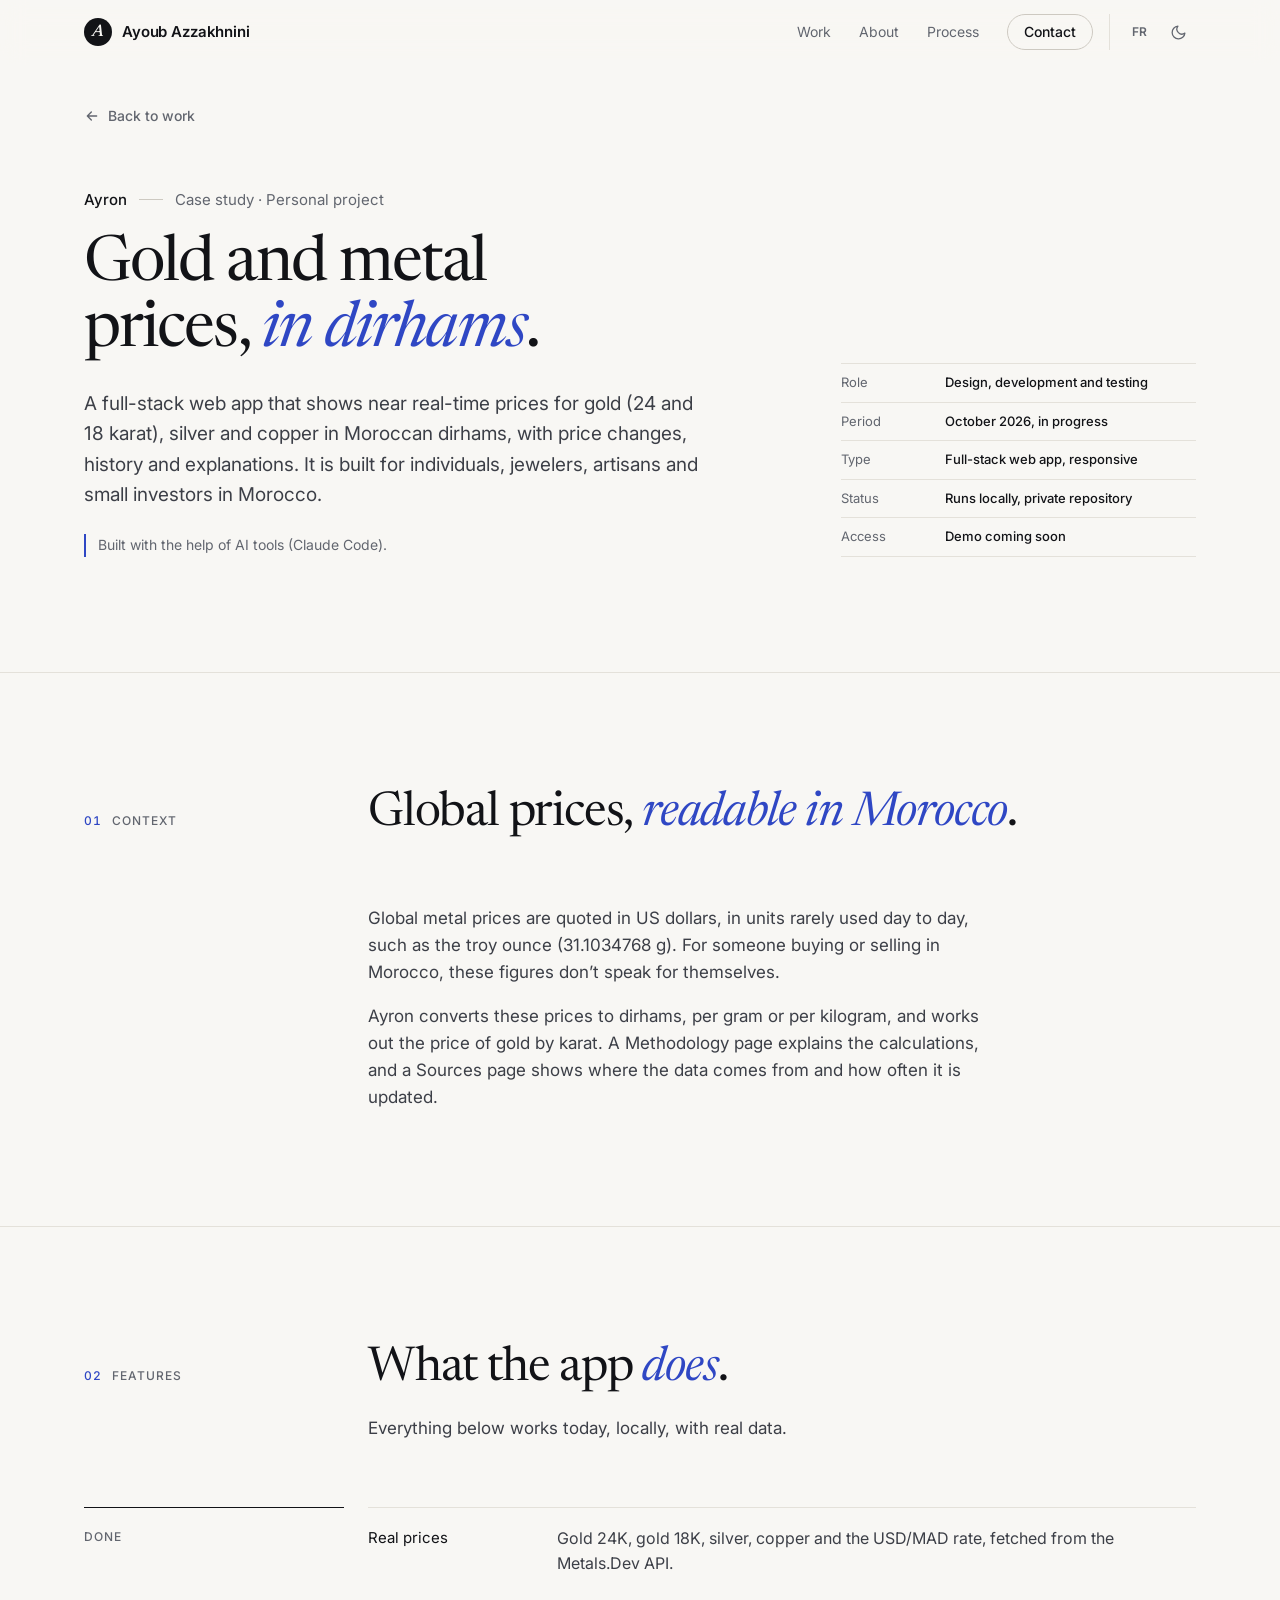
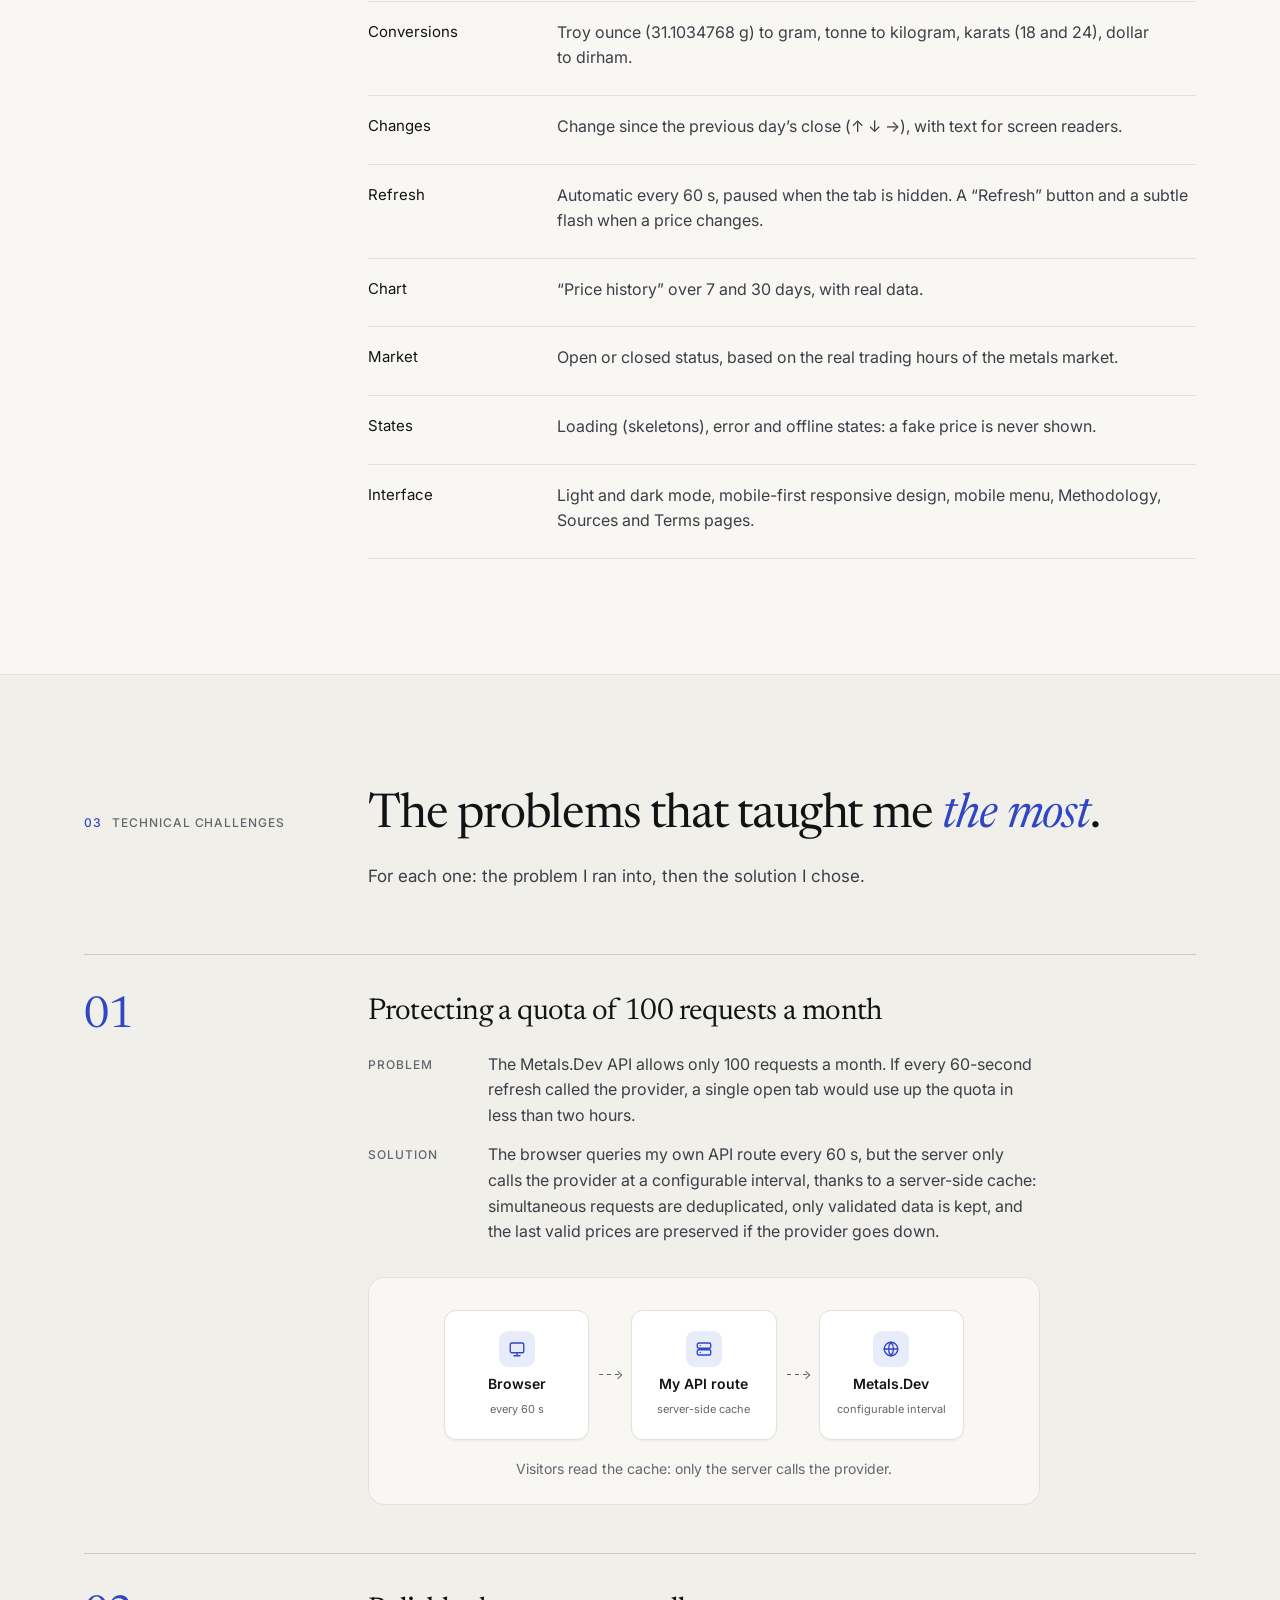
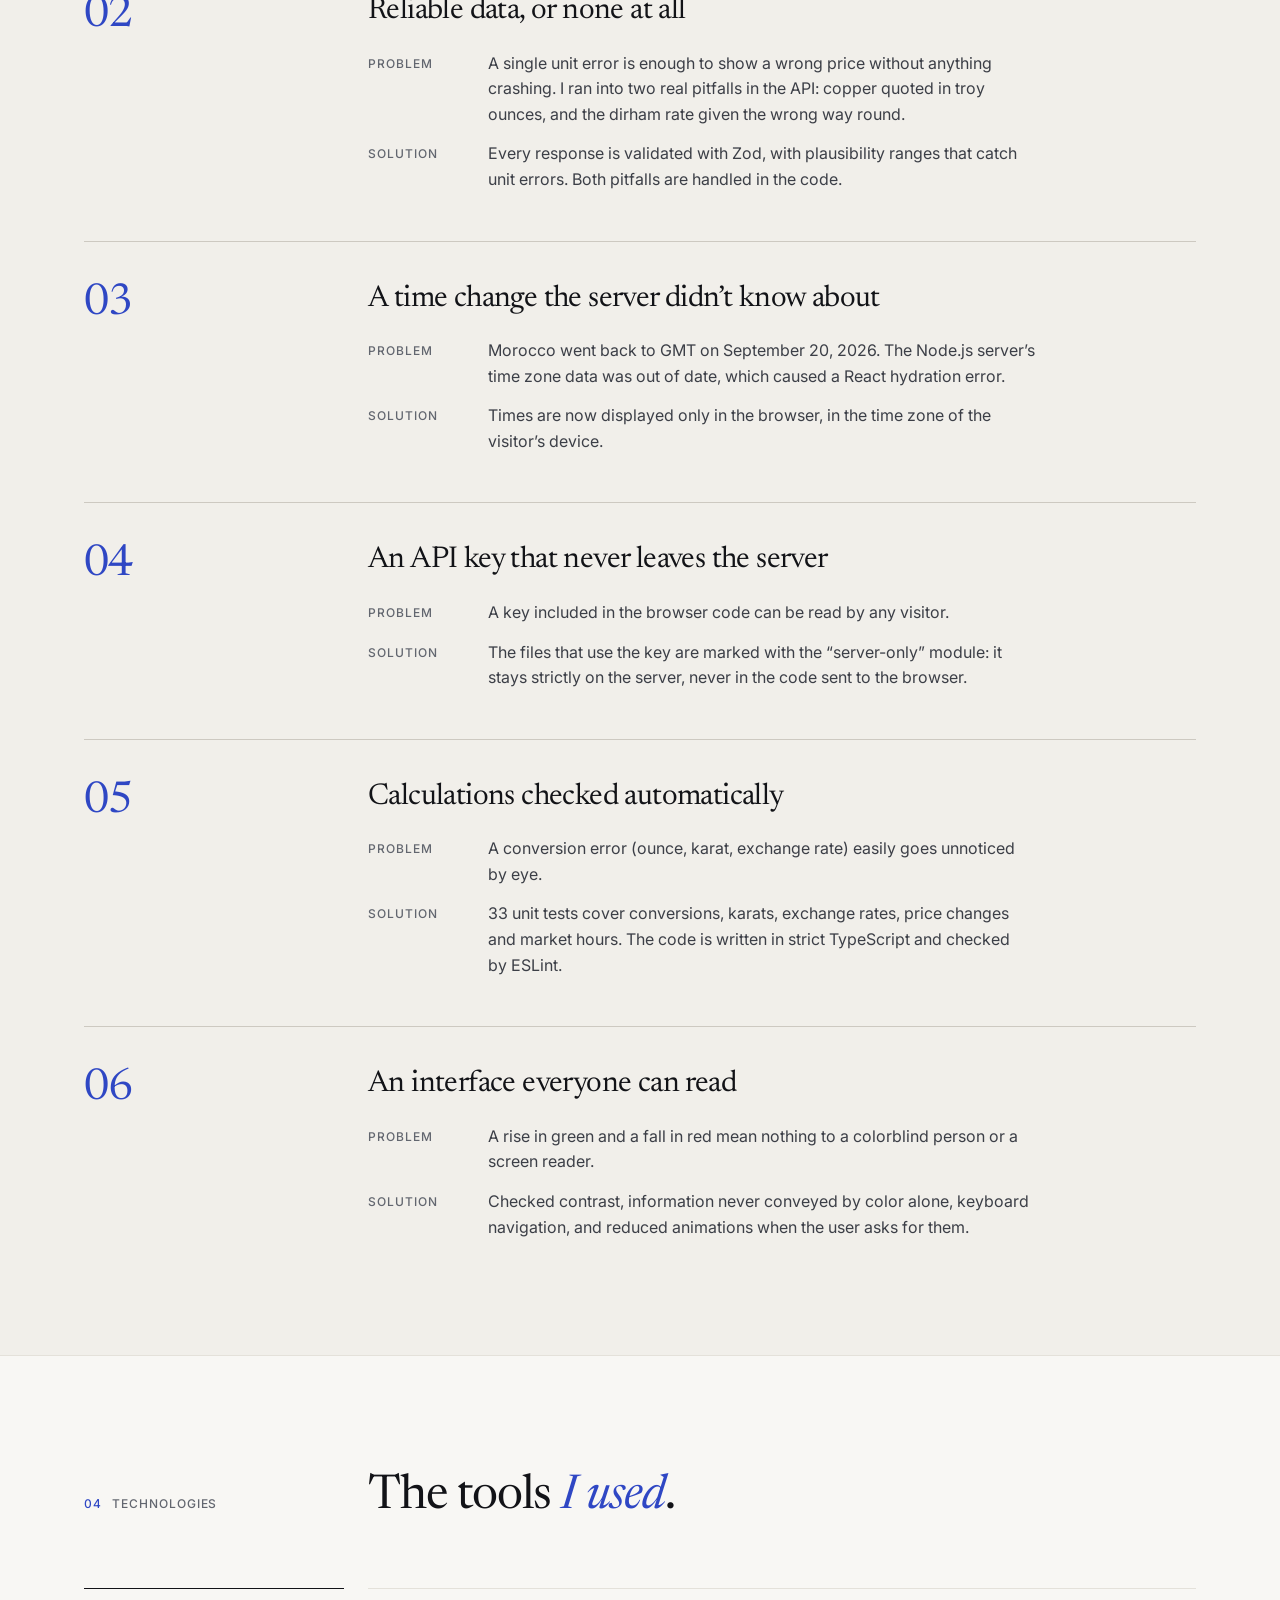
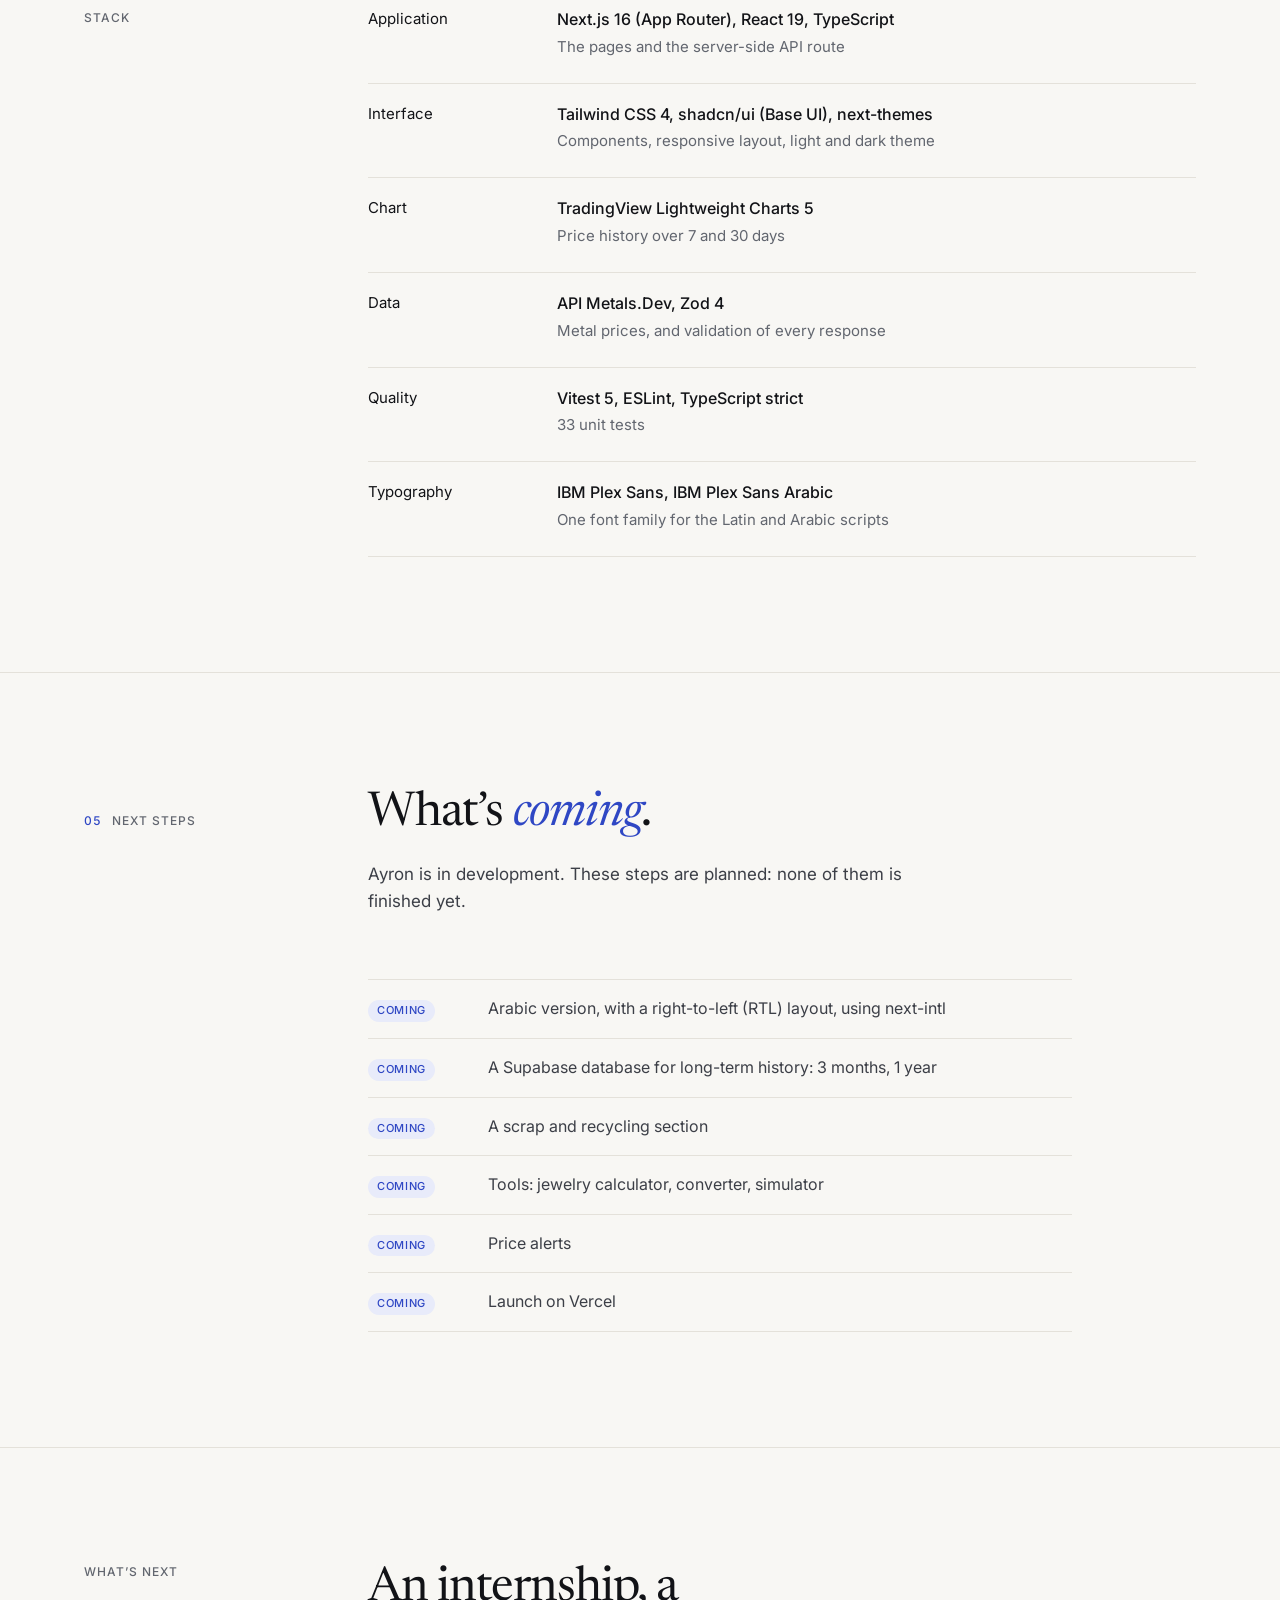
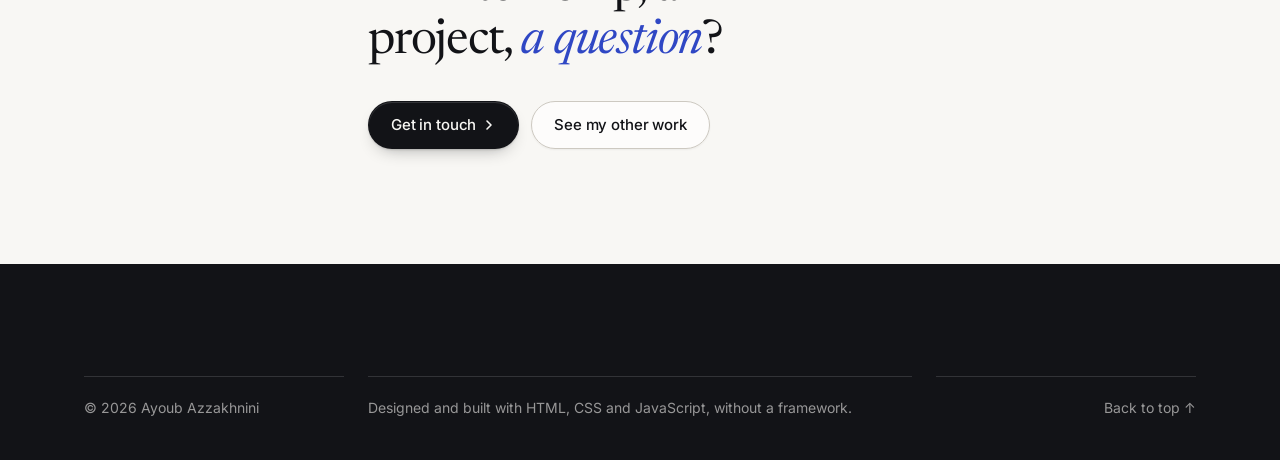
==== commit 1f3ed0b8: "v18 - boutons plus professionnels : forme pilule, fleches animees, bouton copier avec icone Co-Autho" ====
--- a/projets/ayron.html
+++ b/projets/ayron.html
@@ -30,6 +30,8 @@
   <link rel="preconnect" href="https://fonts.gstatic.com" crossorigin>
   <link href="https://fonts.googleapis.com/css2?family=Inter:wght@400;500;600&family=Newsreader:ital,opsz,wght@0,6..72,400..500;1,6..72,400..500&display=swap" rel="stylesheet">
   <link rel="stylesheet" href="../index.css">
+  <script defer src="../stats.js"></script>
+  <script defer src="/_vercel/insights/script.js"></script>
 </head>
 <body data-i18n-meta="case.meta">
   <div class="progress" id="progress" aria-hidden="true"></div>
@@ -403,7 +405,7 @@
             <div class="actions">
               <a class="btn btn-primary" href="../index.html#contact">
                 <span data-i18n="case.contact">Me contacter</span>
-                <svg viewBox="0 0 24 24" fill="none" stroke="currentColor" stroke-width="2" stroke-linecap="round" stroke-linejoin="round" aria-hidden="true"><path d="M5 12h14M13 6l6 6-6 6"/></svg>
+                <svg class="arrow" viewBox="0 0 10 10" aria-hidden="true"><path class="arrow-line" d="M0 5h7"/><path class="arrow-head" d="M1 1l4 4-4 4"/></svg>
               </a>
               <a class="btn btn-secondary" href="../index.html#travaux" data-i18n="case.more">Voir les autres travaux</a>
             </div>
--- a/index.css
+++ b/index.css
@@ -212,6 +212,57 @@
 }
 .link:hover { background-size: 100% 1px; }
 
+/* Lien avec flèche : seul le texte se souligne, la flèche avance */
+.link-arrow {
+  display: inline-flex;
+  align-items: center;
+  gap: 7px;
+  background: none;
+}
+.link-arrow > span:not(.sr-only) {
+  padding-bottom: 1px;
+  background: linear-gradient(currentColor, currentColor) 0 100% / 0 1px no-repeat;
+  transition: background-size .35s var(--ease);
+}
+.link-arrow:hover > span { background-size: 100% 1px; }
+
+/* Flèche des boutons et des liens : au survol, la tige apparaît et la pointe avance */
+.arrow {
+  flex: none;
+  width: 10px;
+  height: 10px;
+  overflow: visible;
+  fill: none;
+  stroke: currentColor;
+  stroke-width: 1.6;
+  stroke-linecap: round;
+  stroke-linejoin: round;
+}
+.arrow-line {
+  opacity: 0;
+  transition: opacity .2s var(--ease);
+}
+.arrow-head { transition: transform .2s var(--ease); }
+a:hover > .arrow .arrow-line,
+a:focus-visible > .arrow .arrow-line { opacity: 1; }
+a:hover > .arrow .arrow-head,
+a:focus-visible > .arrow .arrow-head { transform: translateX(3px); }
+
+/* Lien externe : flèche en diagonale, qui part vers le haut au survol */
+.arrow--out { transition: transform .2s var(--ease); }
+.arrow--out .arrow-line { opacity: 1; }
+a:hover > .arrow--out,
+a:focus-visible > .arrow--out { transform: translate(2px, -2px); }
+a:hover > .arrow--out .arrow-head,
+a:focus-visible > .arrow--out .arrow-head { transform: none; }
+
+/* Le contour de focus suit la forme arrondie des boutons */
+.btn:focus-visible,
+.menu-cta:focus-visible,
+.icon-btn:focus-visible,
+.burger:focus-visible,
+.copy-btn:focus-visible { border-radius: 999px; }
+
 /* Barre de progression */
 .progress {
   position: fixed;
@@ -286,10 +337,11 @@
   align-items: center;
   height: 36px;
   margin-left: 12px;
-  padding: 0 14px;
+  padding: 0 16px;
   font-weight: 500;
   color: var(--text);
   border: 1px solid var(--line-strong);
+  border-radius: 999px;
 }
 .menu .menu-cta:hover {
   color: var(--on-ink);
@@ -314,7 +366,7 @@
   color: var(--muted);
   background: transparent;
   border: 0;
-  border-radius: 8px;
+  border-radius: 999px;
   cursor: pointer;
   transition: color .2s ease, background-color .2s ease;
 }
@@ -346,7 +398,7 @@
 .burger[aria-expanded="true"] span:first-child { transform: translateY(3.25px) rotate(45deg); }
 .burger[aria-expanded="true"] span:last-child { transform: translateY(-3.25px) rotate(-45deg); }
 
-/* Boutons */
+/* Boutons : forme pilule, relief discret, léger soulèvement au survol */
 .actions {
   display: flex;
   flex-wrap: wrap;
@@ -358,48 +410,77 @@
   display: inline-flex;
   align-items: center;
   justify-content: center;
-  gap: 8px;
-  height: 46px;
-  padding: 0 20px;
+  gap: 10px;
+  height: 48px;
+  padding: 0 22px;
   font-size: .9375rem;
   font-weight: 500;
-  letter-spacing: -0.005em;
+  letter-spacing: -0.01em;
   white-space: nowrap;
   border: 1px solid transparent;
-  border-radius: var(--radius-sm);
-  transition: background-color .2s ease, border-color .2s ease, color .2s ease;
-}
-.btn svg {
+  border-radius: 999px;
+  transition: background-color .2s ease, border-color .2s ease, color .2s ease, box-shadow .25s var(--ease), transform .25s var(--ease);
+}
+.btn > svg:not(.arrow) {
   flex: none;
   width: 16px;
   height: 16px;
-  transition: transform .25s var(--ease);
-}
-.btn:hover svg:last-child { transform: translateX(3px); }
-.btn:active { transform: translateY(1px); }
+}
 
 .btn-primary {
   color: var(--on-ink);
   background: var(--ink);
-}
-.btn-primary:hover { background: color-mix(in srgb, var(--ink) 84%, var(--bg)); }
-
+  box-shadow:
+    inset 0 1px 0 rgba(255, 255, 255, .14),
+    0 1px 2px rgba(18, 19, 23, .14),
+    0 8px 18px -10px rgba(18, 19, 23, .45);
+}
 .btn-secondary {
   color: var(--text);
-  background: transparent;
+  background: color-mix(in srgb, var(--surface) 70%, transparent);
   border-color: var(--line-strong);
-}
-.btn-secondary:hover {
-  background: var(--surface);
-  border-color: var(--text);
-}
-.btn-secondary:hover svg:last-child { transform: none; }
-
+  box-shadow: var(--shadow-sm);
+}
 .btn-invert {
   color: var(--ink);
   background: var(--on-ink);
-}
-.btn-invert:hover { background: color-mix(in srgb, var(--on-ink) 86%, var(--ink)); }
+  box-shadow:
+    inset 0 1px 0 rgba(255, 255, 255, .3),
+    0 8px 18px -10px rgba(0, 0, 0, .5);
+}
+
+@media (hover: hover) {
+  .btn:hover { transform: translateY(-1px); }
+  /* Une pointe de bleu dans le noir, la couleur d'accent du site */
+  .btn-primary:hover {
+    background: color-mix(in srgb, var(--ink) 86%, var(--accent));
+    box-shadow:
+      inset 0 1px 0 rgba(255, 255, 255, .14),
+      0 2px 4px rgba(18, 19, 23, .14),
+      0 14px 28px -12px rgba(18, 19, 23, .5);
+  }
+  .btn-secondary:hover {
+    background: var(--surface);
+    border-color: var(--text);
+  }
+  .btn-invert:hover { background: color-mix(in srgb, var(--on-ink) 88%, var(--accent-on-ink)); }
+}
+
+/* Après le survol, pour que l'appui l'emporte */
+.btn:active {
+  transform: scale(.98);
+  transition-duration: .08s;
+}
+
+@media (prefers-reduced-motion: reduce) {
+  .btn,
+  .arrow,
+  .arrow-line,
+  .arrow-head { transition: none; }
+  .btn:hover,
+  .btn:active,
+  a:hover > .arrow--out { transform: none; }
+}
 
 /* Fiche d'informations (légende de la photo, détails des projets) */
 .specs {
@@ -1370,20 +1451,46 @@
 
 .copy-btn {
   display: none;
-  padding: 0;
+  align-items: center;
+  align-self: center;
+  height: 30px;
+  padding: 0 12px;
   font-size: .8125rem;
-  color: color-mix(in srgb, var(--on-ink) 58%, transparent);
+  font-weight: 500;
+  color: color-mix(in srgb, var(--on-ink) 72%, transparent);
   background: none;
-  border: 0;
+  border: 1px solid color-mix(in srgb, var(--on-ink) 22%, transparent);
+  border-radius: 999px;
   cursor: pointer;
-  transition: color .2s ease;
+  transition: color .2s ease, border-color .2s ease;
 }
 .js .copy-btn { display: inline-flex; }
-.copy-btn:hover { color: var(--on-ink); }
-.copy-done { display: none; }
-.copy-btn.is-copied { color: var(--accent-on-ink); }
+.copy-btn:hover {
+  color: var(--on-ink);
+  border-color: color-mix(in srgb, var(--on-ink) 50%, transparent);
+}
+.copy-btn svg {
+  width: 14px;
+  height: 14px;
+  fill: none;
+  stroke: currentColor;
+  stroke-width: 1.8;
+  stroke-linecap: round;
+  stroke-linejoin: round;
+}
+.copy-label,
+.copy-done {
+  display: inline-flex;
+  align-items: center;
+  gap: 6px;
+}
+.copy-done,
 .copy-btn.is-copied .copy-label { display: none; }
-.copy-btn.is-copied .copy-done { display: inline; }
+.copy-btn.is-copied {
+  color: var(--accent-on-ink);
+  border-color: currentColor;
+}
+.copy-btn.is-copied .copy-done { display: inline-flex; }
 
 /* Footer */
 .footer {
@@ -1539,7 +1646,7 @@
     color: var(--on-ink);
     background: var(--ink);
     border: 0;
-    border-radius: var(--radius-sm);
+    border-radius: 999px;
   }
 
   .hero-text,
@@ -1607,6 +1714,8 @@
   .actions .btn {
     flex: 1 1 auto;
     height: 48px;
+    gap: 8px;
+    padding: 0 18px;
   }
 
   .facts {
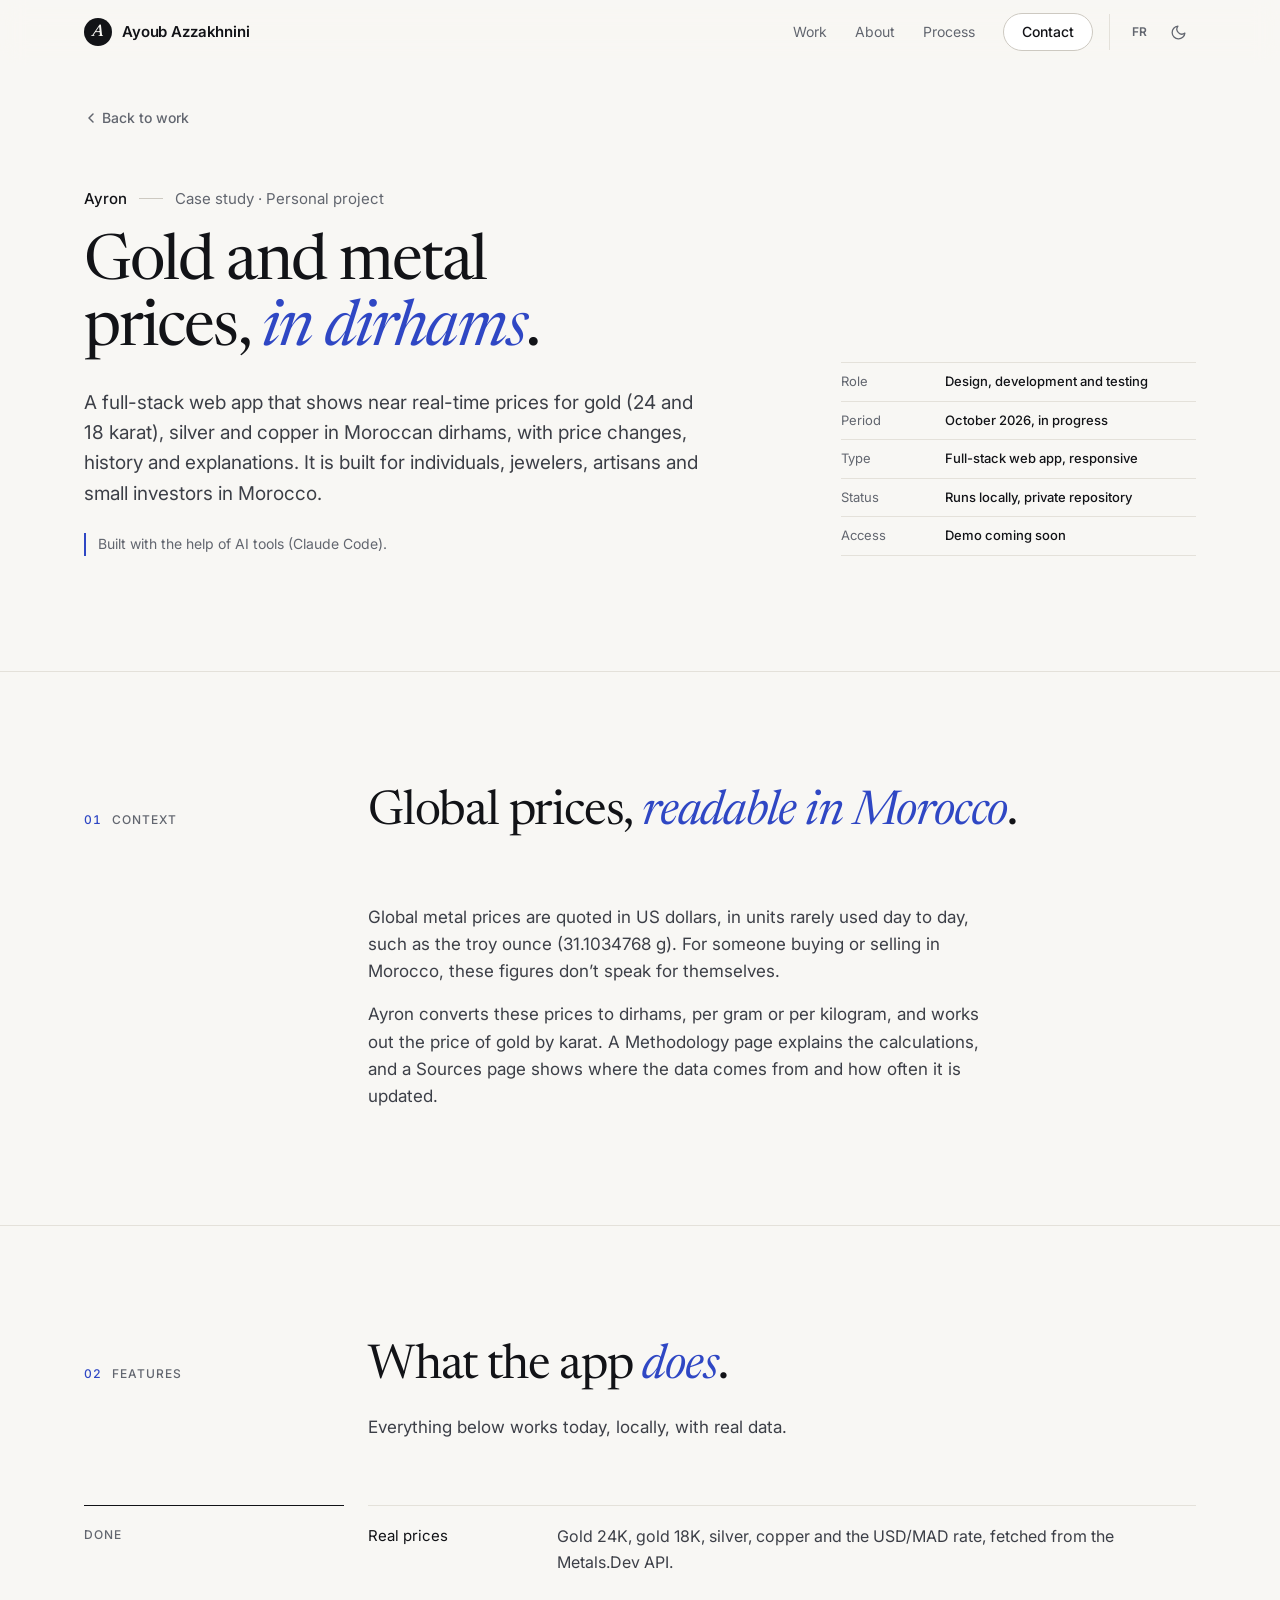
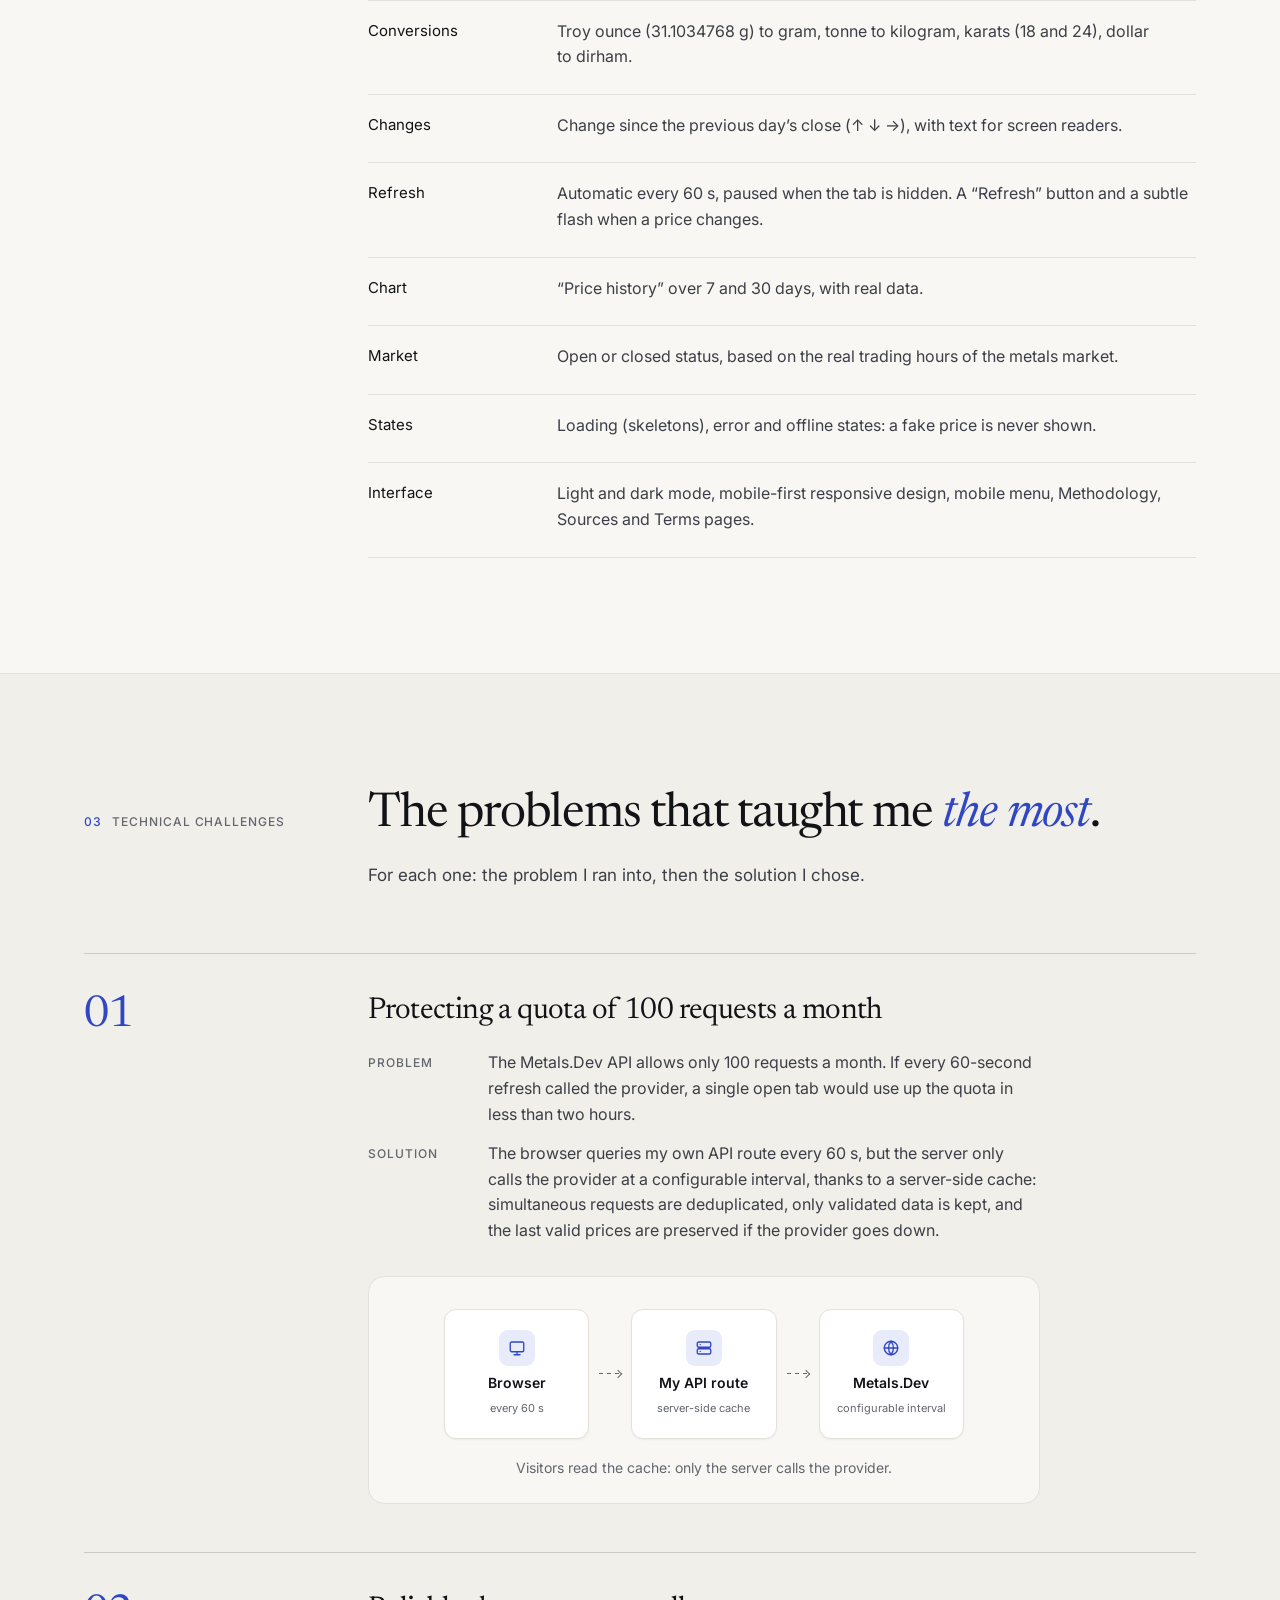
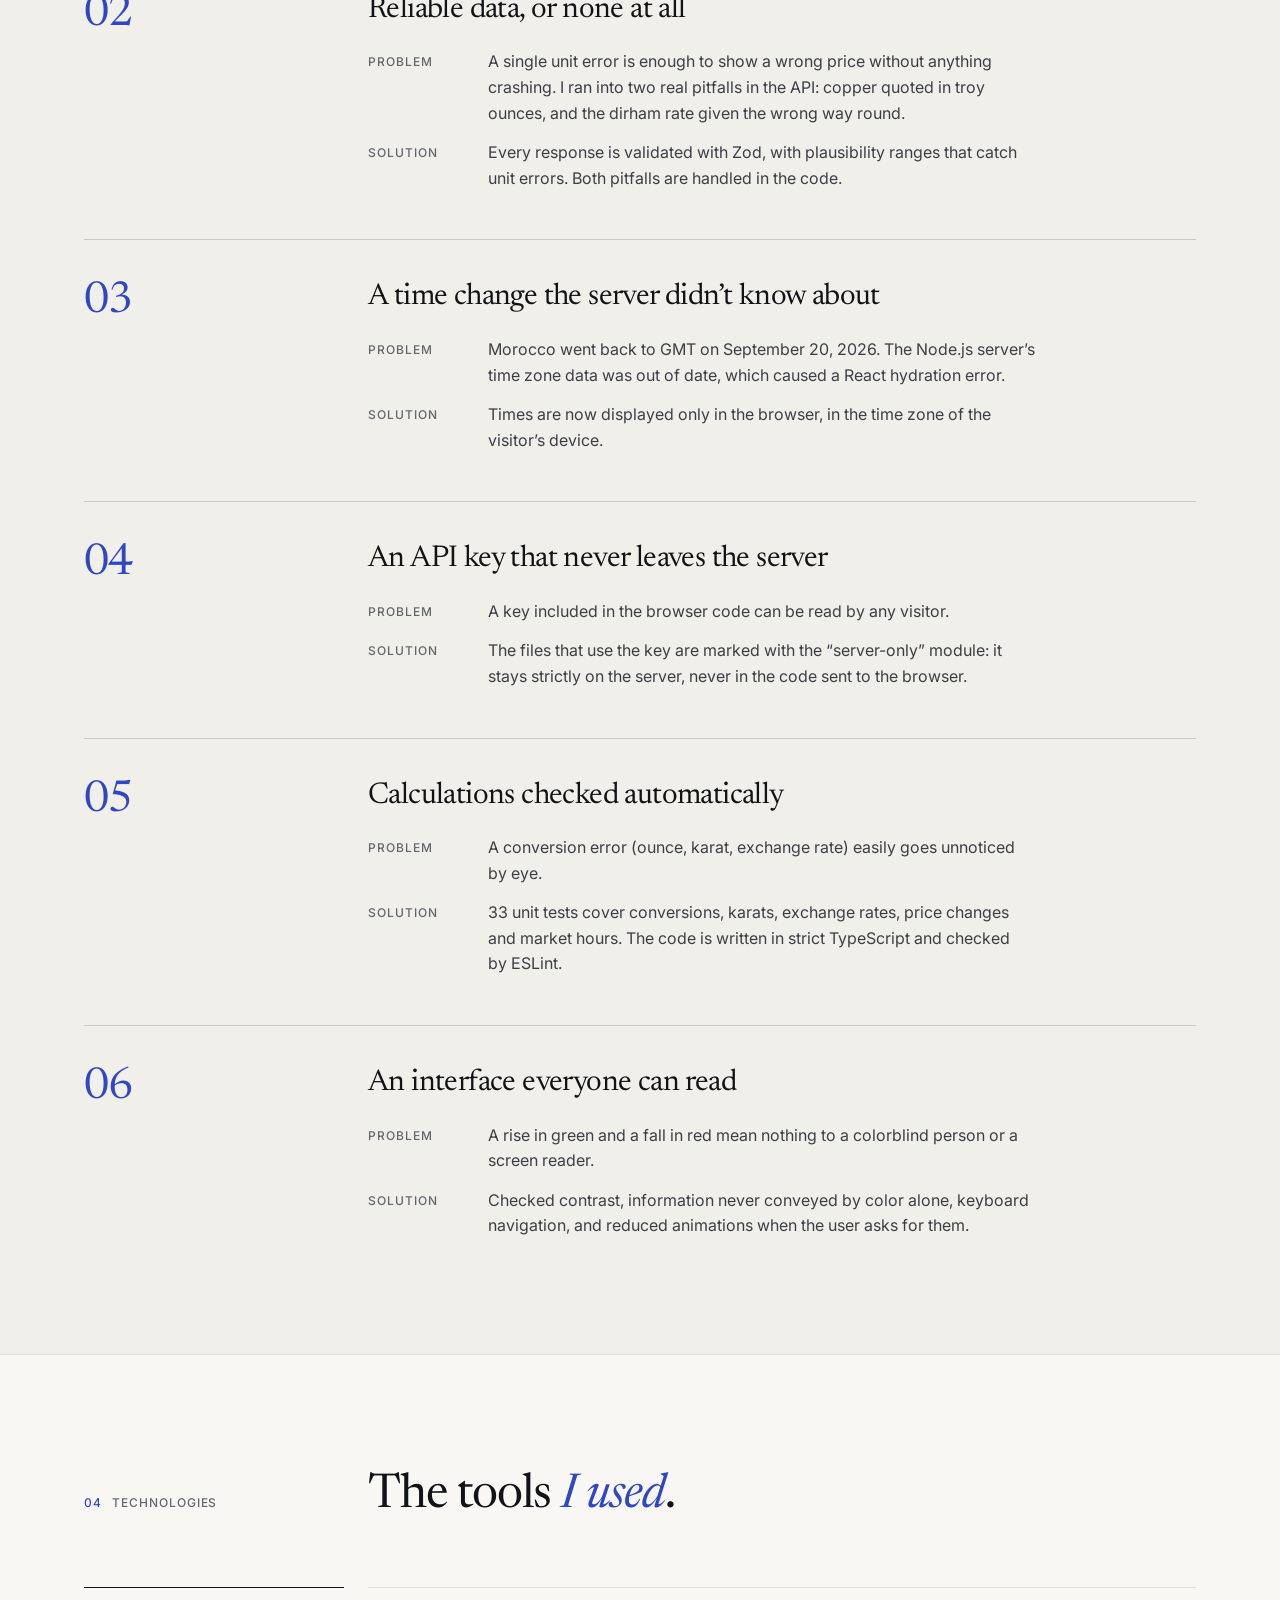
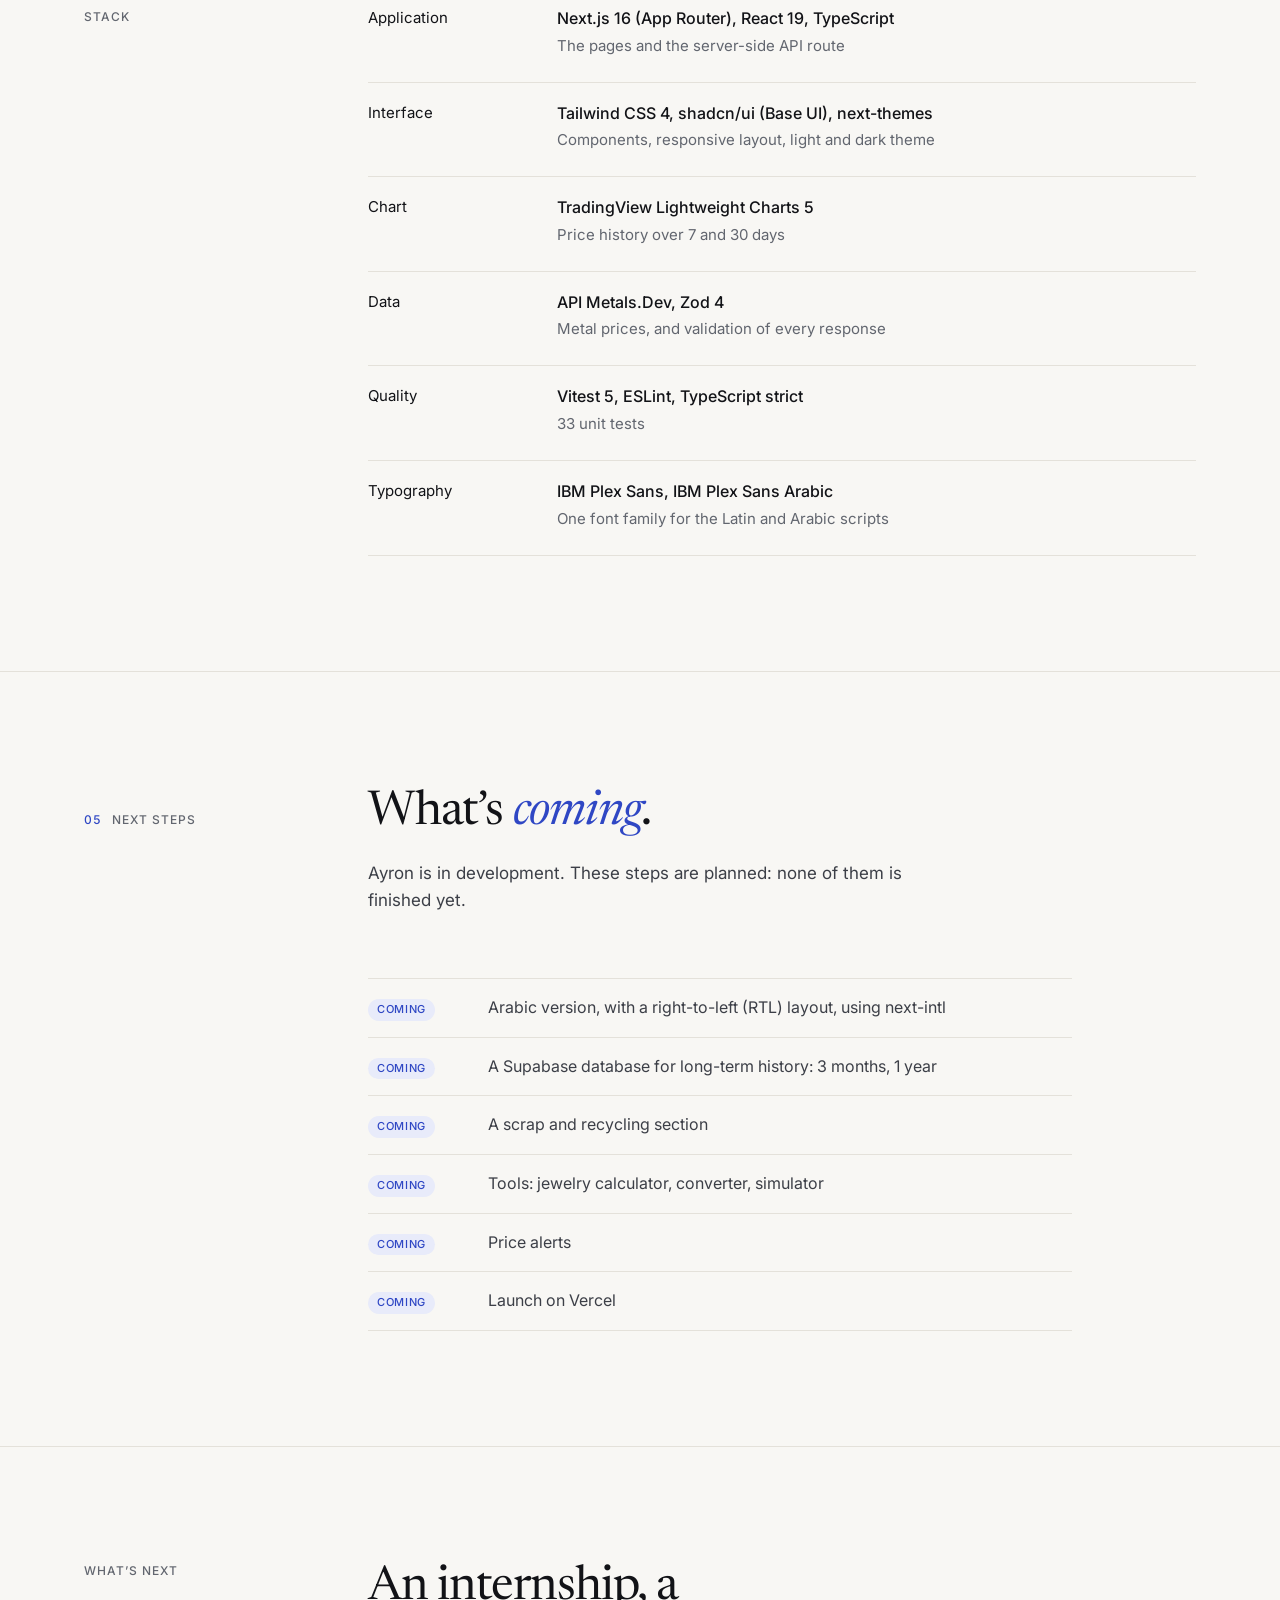
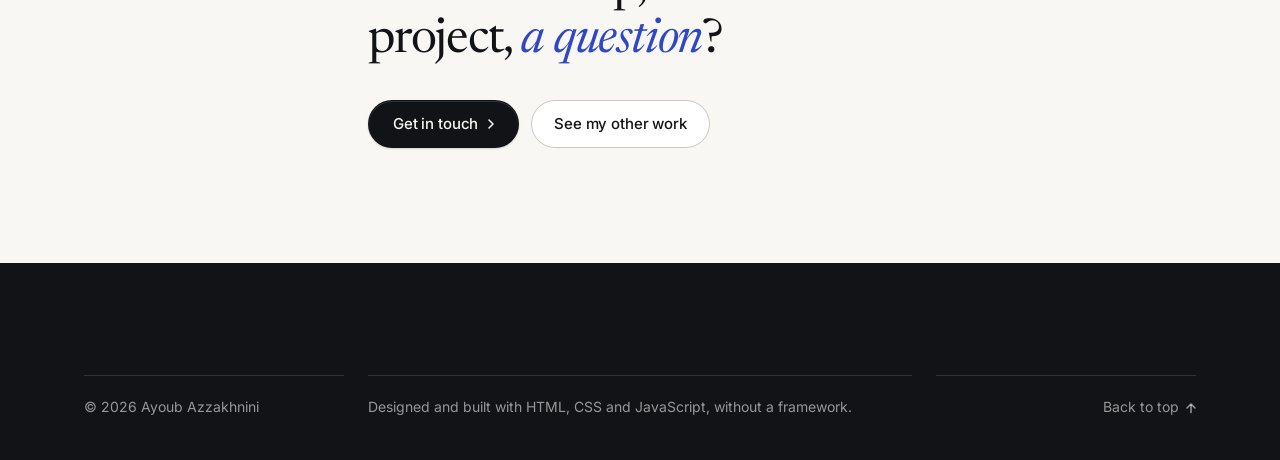
==== commit 57b21797: "v20 - finitions des icones : accent bleu au survol, fleches unifiees, icones Lucide Co-Authored-By: " ====
--- a/projets/ayron.html
+++ b/projets/ayron.html
@@ -69,7 +69,7 @@
     <section class="case-hero" id="top">
       <div class="container">
         <a class="case-back" href="../index.html#travaux">
-          <svg viewBox="0 0 24 24" fill="none" stroke="currentColor" stroke-width="2" stroke-linecap="round" stroke-linejoin="round" aria-hidden="true"><path d="M19 12H5M11 6l-6 6 6 6"/></svg>
+          <svg class="arrow arrow--back" viewBox="0 0 10 10" aria-hidden="true"><path class="arrow-line" d="M10 5H3"/><path class="arrow-head" d="M9 1L5 5l4 4"/></svg>
           <span data-i18n="case.back">Retour aux travaux</span>
         </a>
 
@@ -420,7 +420,7 @@
     <div class="container footer-inner">
       <p>© <span id="year">2026</span> Ayoub Azzakhnini</p>
       <p class="footer-note" data-i18n="footer.note">Conçu et développé en HTML, CSS et JavaScript, sans framework.</p>
-      <a class="link" href="#top" data-i18n="footer.top">Haut de page ↑</a>
+      <a class="link link-arrow" href="#top"><span data-i18n="footer.top">Haut de page</span><svg class="arrow arrow--up" viewBox="0 0 10 10" aria-hidden="true"><path class="arrow-line" d="M5 9.5V2"/><path class="arrow-head" d="M1 5l4-4 4 4"/></svg></a>
     </div>
   </footer>
 
--- a/index.css
+++ b/index.css
@@ -234,7 +234,7 @@
   overflow: visible;
   fill: none;
   stroke: currentColor;
-  stroke-width: 1.6;
+  stroke-width: 1.5;
   stroke-linecap: round;
   stroke-linejoin: round;
 }
@@ -255,6 +255,18 @@
 a:focus-visible > .arrow--out { transform: translate(2px, -2px); }
 a:hover > .arrow--out .arrow-head,
 a:focus-visible > .arrow--out .arrow-head { transform: none; }
+
+/* Retour : la pointe part vers la gauche */
+a:hover > .arrow--back .arrow-head,
+a:focus-visible > .arrow--back .arrow-head { transform: translateX(-3px); }
+
+/* Haut de page : flèche entière, qui monte au survol */
+.arrow--up { transition: transform .2s var(--ease); }
+.arrow--up .arrow-line { opacity: 1; }
+a:hover > .arrow--up,
+a:focus-visible > .arrow--up { transform: translateY(-2px); }
+a:hover > .arrow--up .arrow-head,
+a:focus-visible > .arrow--up .arrow-head { transform: none; }
 
 /* Le contour de focus suit la forme arrondie des boutons */
 .btn:focus-visible,
@@ -332,21 +344,23 @@
 }
 .menu a:hover,
 .menu a.is-active { color: var(--text); }
+/* Contact : se détache du menu par un fond clair, sans concurrencer le bouton principal */
 .menu .menu-cta {
   display: inline-flex;
   align-items: center;
-  height: 36px;
+  height: 38px;
   margin-left: 12px;
-  padding: 0 16px;
+  padding: 0 18px;
   font-weight: 500;
   color: var(--text);
+  background: var(--surface);
   border: 1px solid var(--line-strong);
   border-radius: 999px;
+  transition: background-color .25s var(--ease), border-color .25s var(--ease), color .25s var(--ease);
 }
 .menu .menu-cta:hover {
-  color: var(--on-ink);
-  background: var(--ink);
-  border-color: var(--ink);
+  background: color-mix(in srgb, var(--text) 4%, var(--surface));
+  border-color: color-mix(in srgb, var(--accent) 45%, var(--line-strong));
 }
 
 .nav-actions {
@@ -398,7 +412,7 @@
 .burger[aria-expanded="true"] span:first-child { transform: translateY(3.25px) rotate(45deg); }
 .burger[aria-expanded="true"] span:last-child { transform: translateY(-3.25px) rotate(-45deg); }
 
-/* Boutons : forme pilule, relief discret, léger soulèvement au survol */
+/* Boutons : forme pilule et relief très léger. Au survol, seuls le fond et la flèche bougent */
 .actions {
   display: flex;
   flex-wrap: wrap;
@@ -419,67 +433,66 @@
   white-space: nowrap;
   border: 1px solid transparent;
   border-radius: 999px;
-  transition: background-color .2s ease, border-color .2s ease, color .2s ease, box-shadow .25s var(--ease), transform .25s var(--ease);
-}
+  transition: background-color .25s var(--ease), border-color .25s var(--ease), color .25s var(--ease), transform .15s var(--ease);
+}
+/* Avec une flèche à droite : un peu plus d'air côté texte, pour un équilibre optique */
+.btn:has(> .arrow:last-child) { padding: 0 20px 0 24px; }
+/* Avec une icône à gauche (GitHub) : l'inverse */
+.btn:has(> svg:first-child:not(.arrow)) {
+  gap: 8px;
+  padding: 0 22px 0 19px;
+}
+/* Logo à 16 px : la grille d'origine des icônes GitHub, net à l'écran */
 .btn > svg:not(.arrow) {
   flex: none;
   width: 16px;
   height: 16px;
-}
-
+  transition: color .25s var(--ease);
+}
+
+/* Un liseré clair en haut et une ombre d'un pixel : le bouton a de la matière, sans effet lourd */
 .btn-primary {
   color: var(--on-ink);
   background: var(--ink);
   box-shadow:
-    inset 0 1px 0 rgba(255, 255, 255, .14),
-    0 1px 2px rgba(18, 19, 23, .14),
-    0 8px 18px -10px rgba(18, 19, 23, .45);
+    inset 0 1px 0 rgba(255, 255, 255, .12),
+    0 1px 2px rgba(18, 19, 23, .16);
 }
 .btn-secondary {
   color: var(--text);
-  background: color-mix(in srgb, var(--surface) 70%, transparent);
+  background: var(--surface);
   border-color: var(--line-strong);
-  box-shadow: var(--shadow-sm);
 }
 .btn-invert {
   color: var(--ink);
   background: var(--on-ink);
-  box-shadow:
-    inset 0 1px 0 rgba(255, 255, 255, .3),
-    0 8px 18px -10px rgba(0, 0, 0, .5);
 }
 
 @media (hover: hover) {
-  .btn:hover { transform: translateY(-1px); }
   /* Une pointe de bleu dans le noir, la couleur d'accent du site */
-  .btn-primary:hover {
-    background: color-mix(in srgb, var(--ink) 86%, var(--accent));
-    box-shadow:
-      inset 0 1px 0 rgba(255, 255, 255, .14),
-      0 2px 4px rgba(18, 19, 23, .14),
-      0 14px 28px -12px rgba(18, 19, 23, .5);
-  }
+  .btn-primary:hover { background: color-mix(in srgb, var(--ink) 88%, var(--accent)); }
+  /* Accent bleu discret : la bordure bleuit et le logo prend la couleur d'accent */
   .btn-secondary:hover {
-    background: var(--surface);
-    border-color: var(--text);
-  }
+    background: color-mix(in srgb, var(--text) 4%, var(--surface));
+    border-color: color-mix(in srgb, var(--accent) 45%, var(--line-strong));
+  }
+  .btn-secondary:hover > svg:not(.arrow) { color: var(--accent); }
   .btn-invert:hover { background: color-mix(in srgb, var(--on-ink) 88%, var(--accent-on-ink)); }
 }
 
-/* Après le survol, pour que l'appui l'emporte */
-.btn:active {
-  transform: scale(.98);
-  transition-duration: .08s;
-}
+/* Appui : le bouton s'enfonce à peine */
+.btn:active { transform: scale(.98); }
 
 @media (prefers-reduced-motion: reduce) {
   .btn,
+  .menu .menu-cta,
   .arrow,
   .arrow-line,
   .arrow-head { transition: none; }
-  .btn:hover,
   .btn:active,
-  a:hover > .arrow--out { transform: none; }
+  a:hover > .arrow--out,
+  a:hover > .arrow--up,
+  a:hover > .arrow--back .arrow-head { transform: none; }
 }
 
 /* Fiche d'informations (légende de la photo, détails des projets) */
@@ -1474,7 +1487,7 @@
   height: 14px;
   fill: none;
   stroke: currentColor;
-  stroke-width: 1.8;
+  stroke-width: 2.2;
   stroke-linecap: round;
   stroke-linejoin: round;
 }
@@ -1521,6 +1534,7 @@
   background: none;
 }
 .footer-inner > .link:hover { color: var(--on-ink); }
+.footer-inner > .link-arrow { justify-content: flex-end; }
 
 /* Apparition au défilement */
 .js .reveal {
@@ -1648,6 +1662,7 @@
     border: 0;
     border-radius: 999px;
   }
+  .menu .menu-cta:hover { background: color-mix(in srgb, var(--ink) 88%, var(--accent)); }
 
   .hero-text,
   .portrait { grid-column: 1 / -1; }
@@ -1704,6 +1719,7 @@
     text-align: left;
     margin-top: 10px;
   }
+  .footer-inner > .link-arrow { justify-content: flex-start; }
 }
 
 @media (max-width: 600px) {
@@ -1776,12 +1792,6 @@
   transition: color .2s ease;
 }
 .case-back:hover { color: var(--text); }
-.case-back svg {
-  width: 16px;
-  height: 16px;
-  transition: transform .25s var(--ease);
-}
-.case-back:hover svg { transform: translateX(-3px); }
 
 .case-intro {
   align-items: end;
@@ -1947,9 +1957,6 @@
 .case-end h2 { max-width: 13em; }
 .case-end .actions { margin-top: 32px; }
 
-@media (prefers-reduced-motion: reduce) {
-  .case-back svg { transition: none; }
-}
 
 @media (max-width: 860px) {
   .case-text,
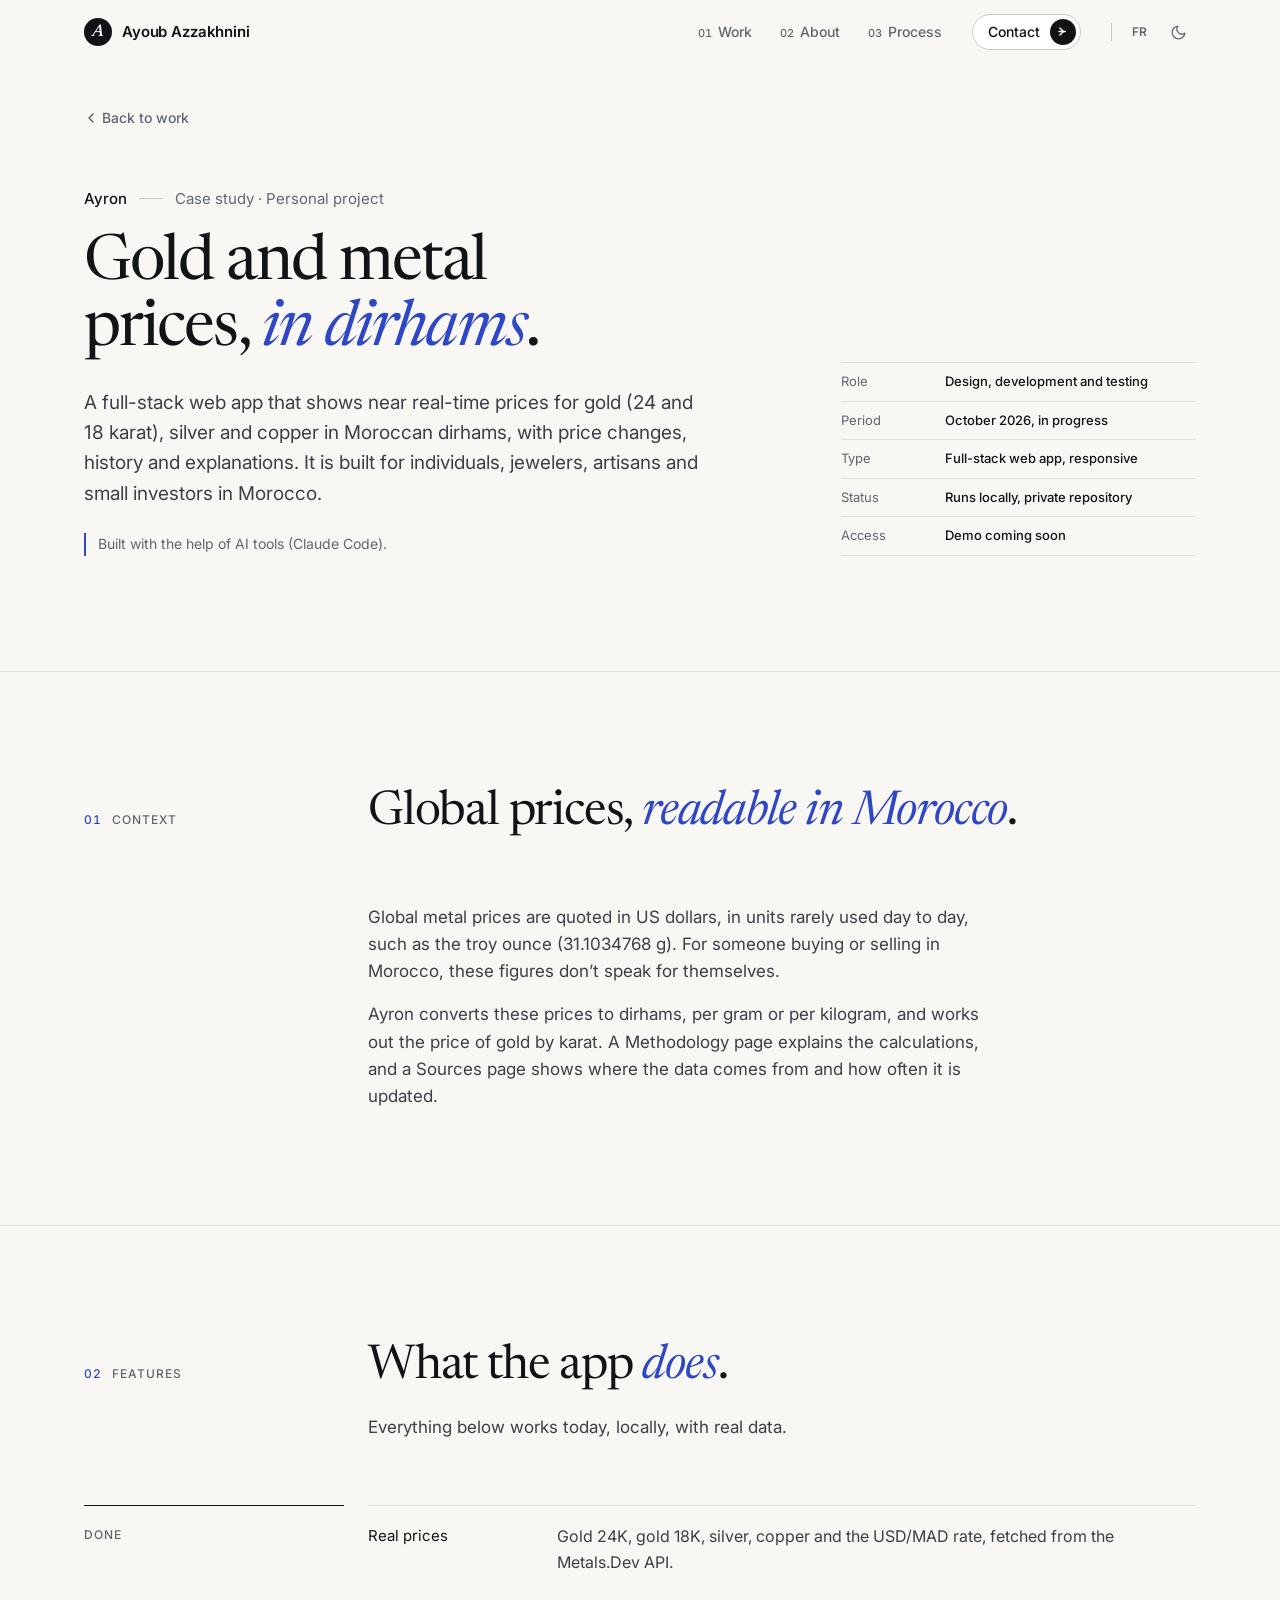
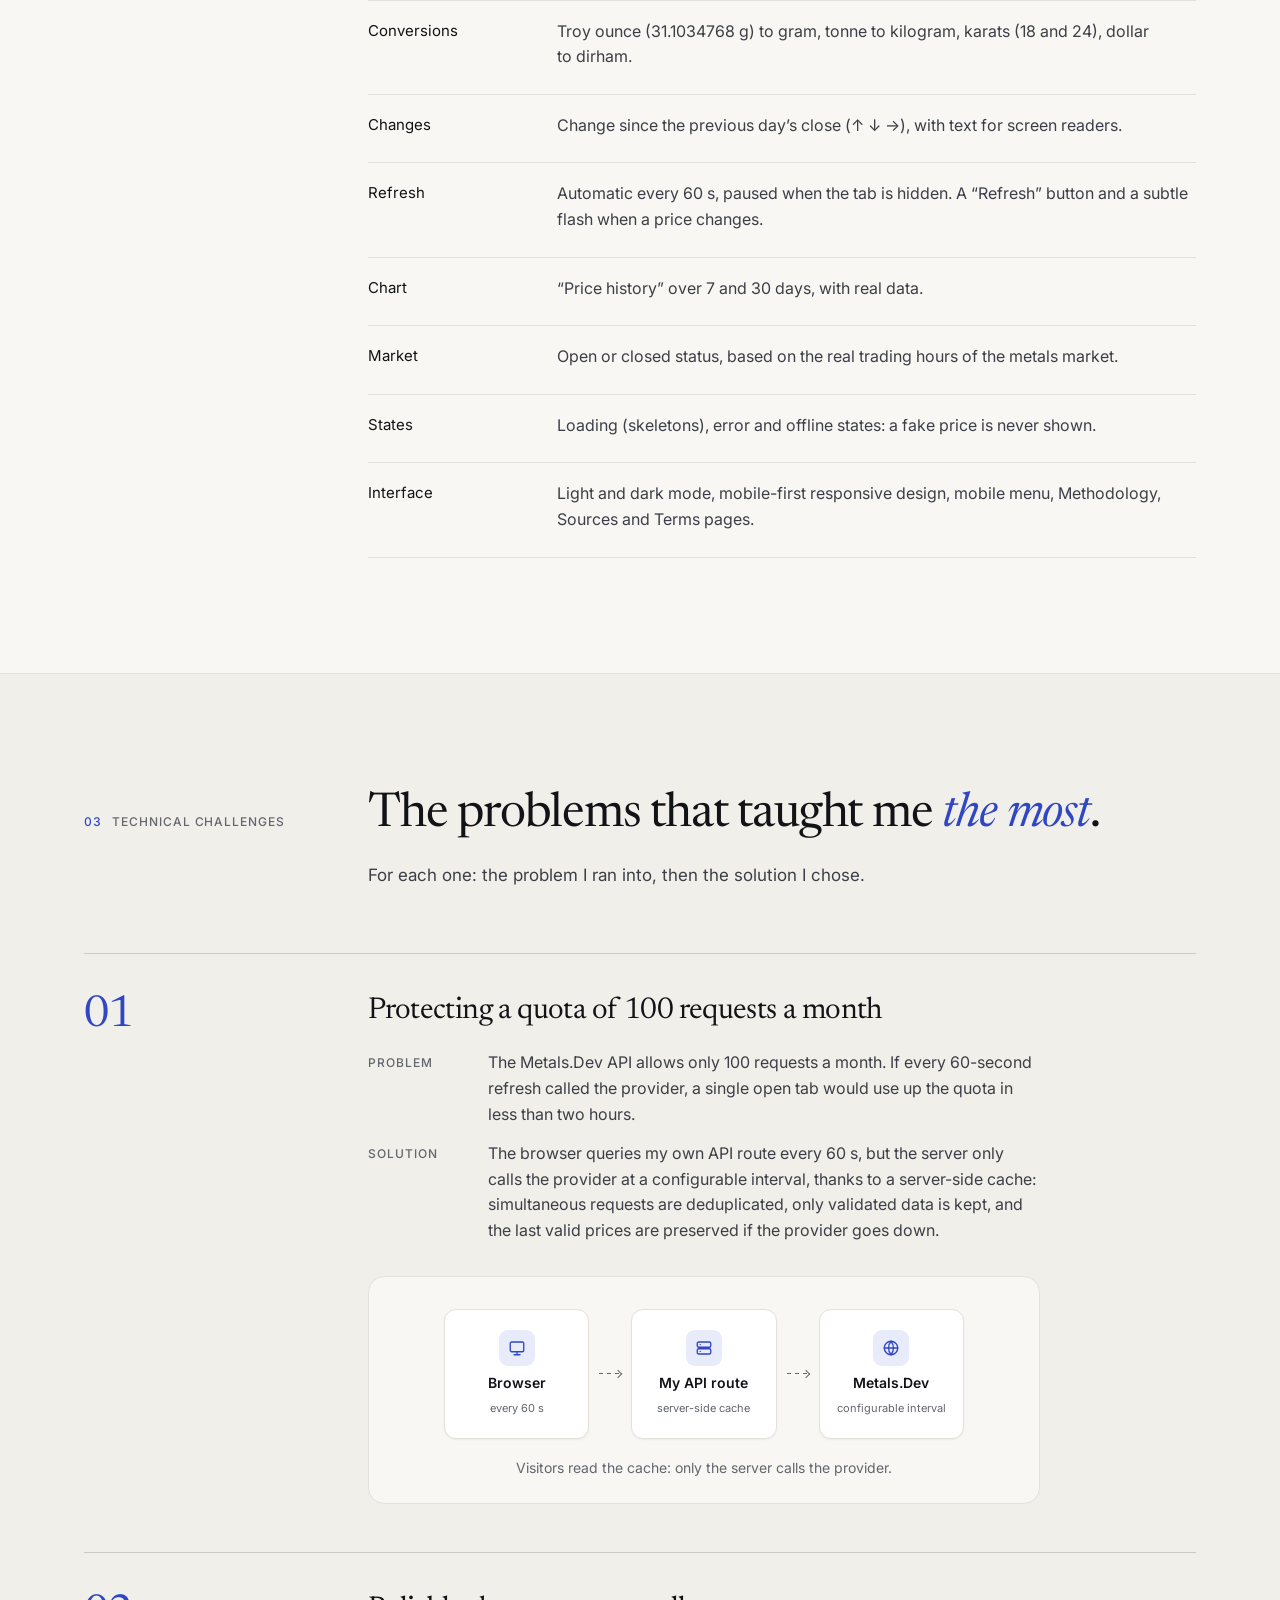
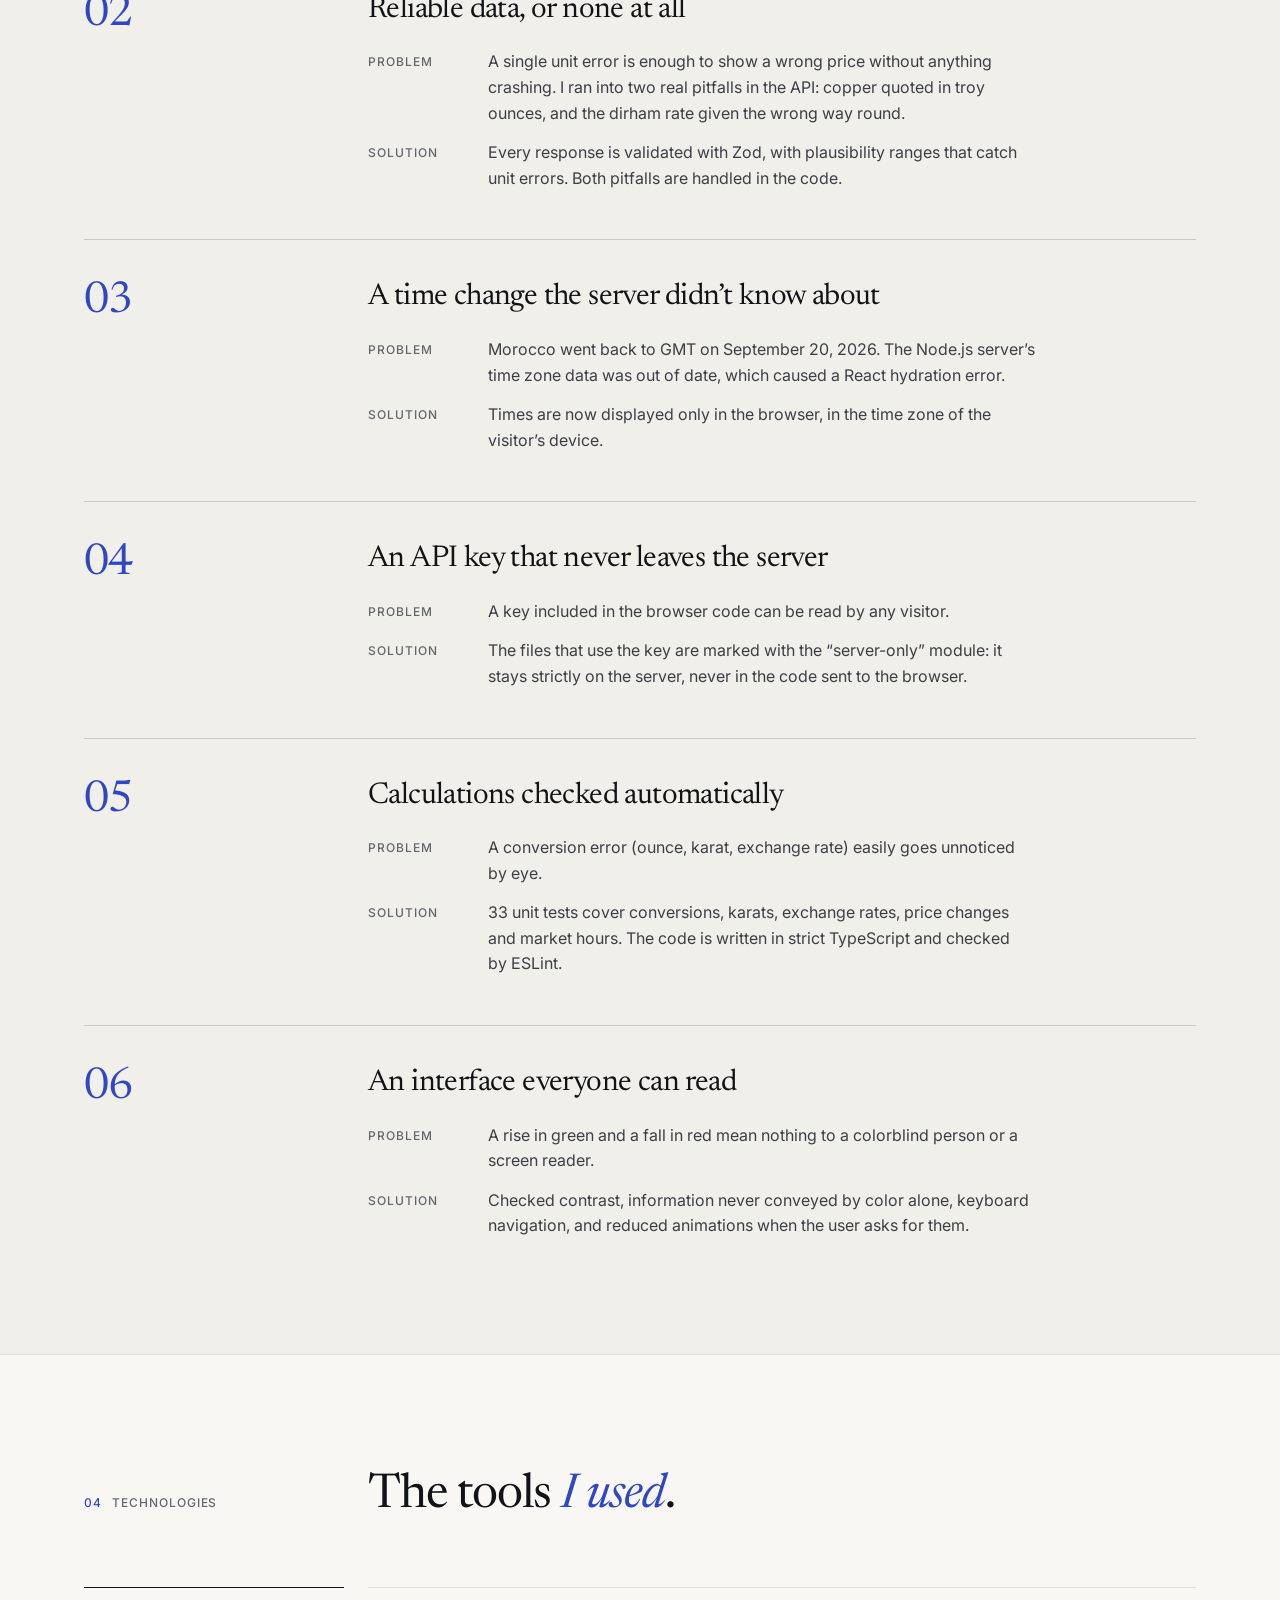
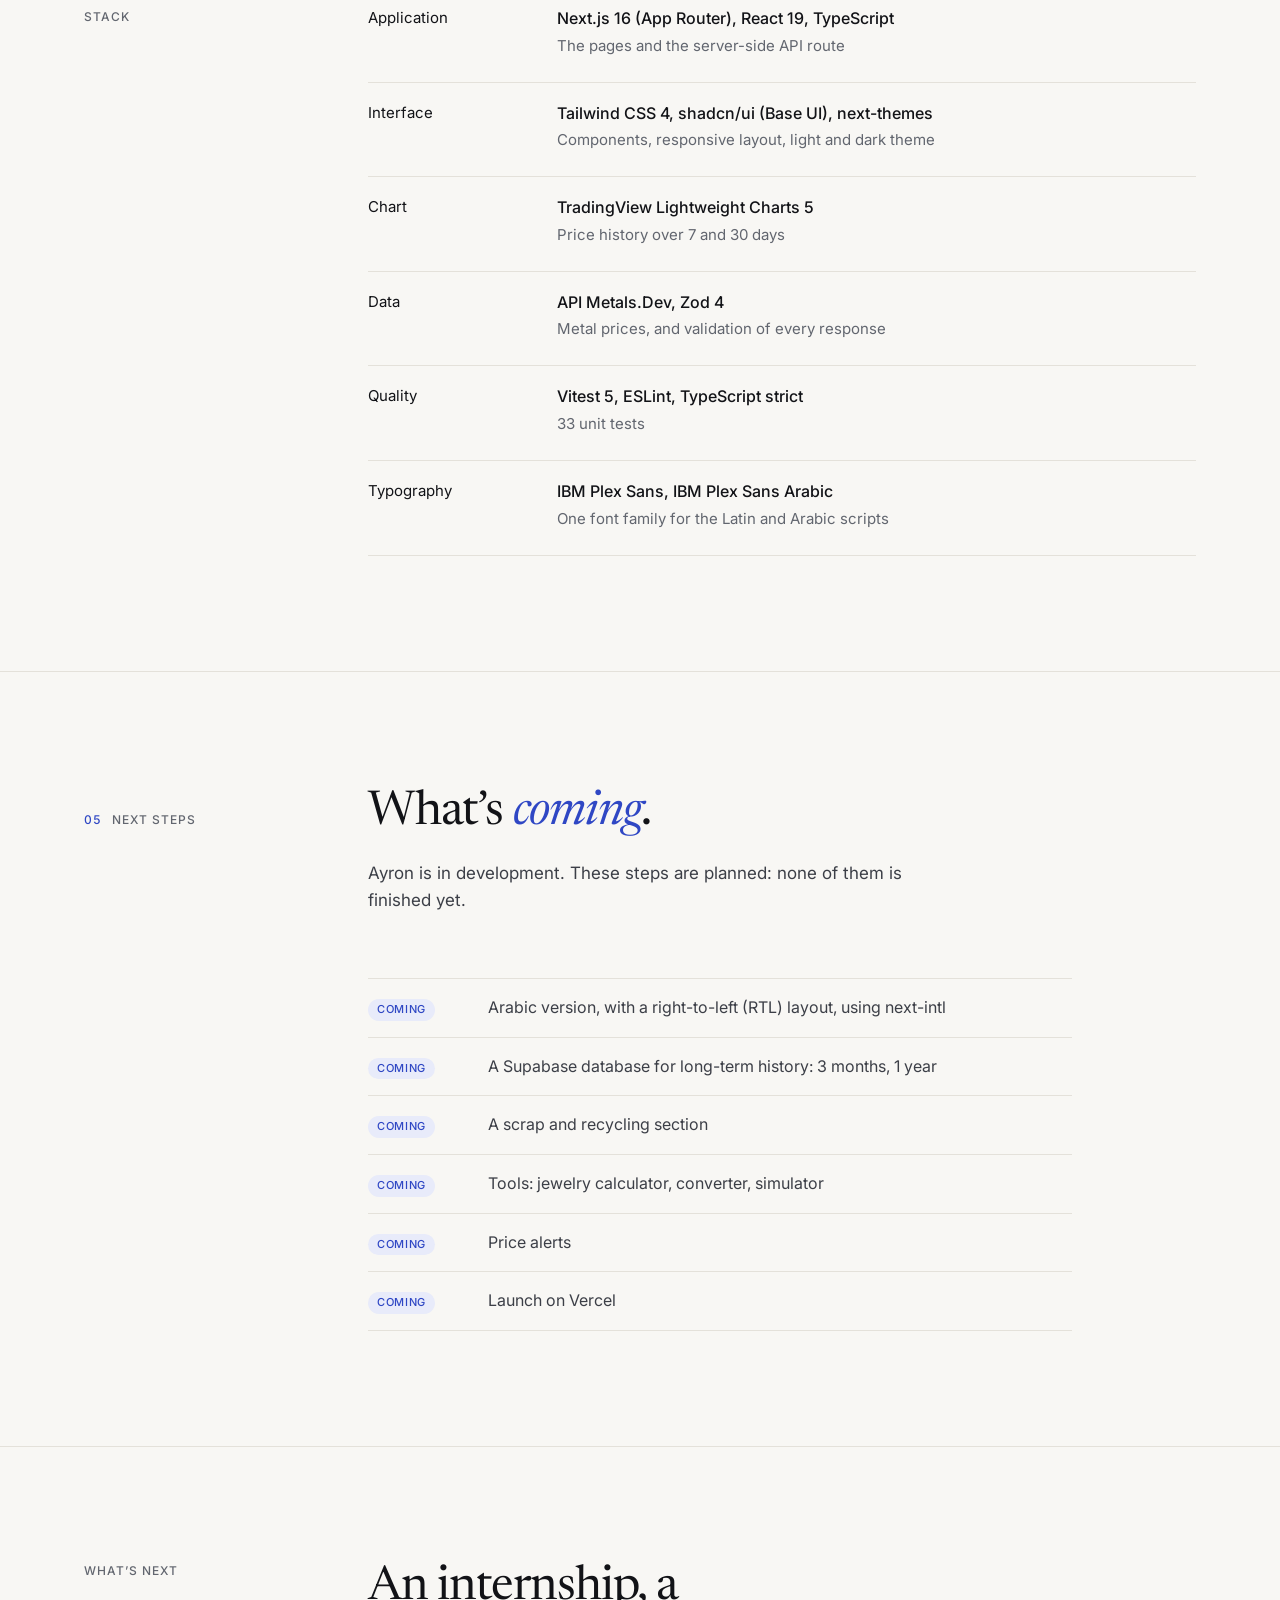
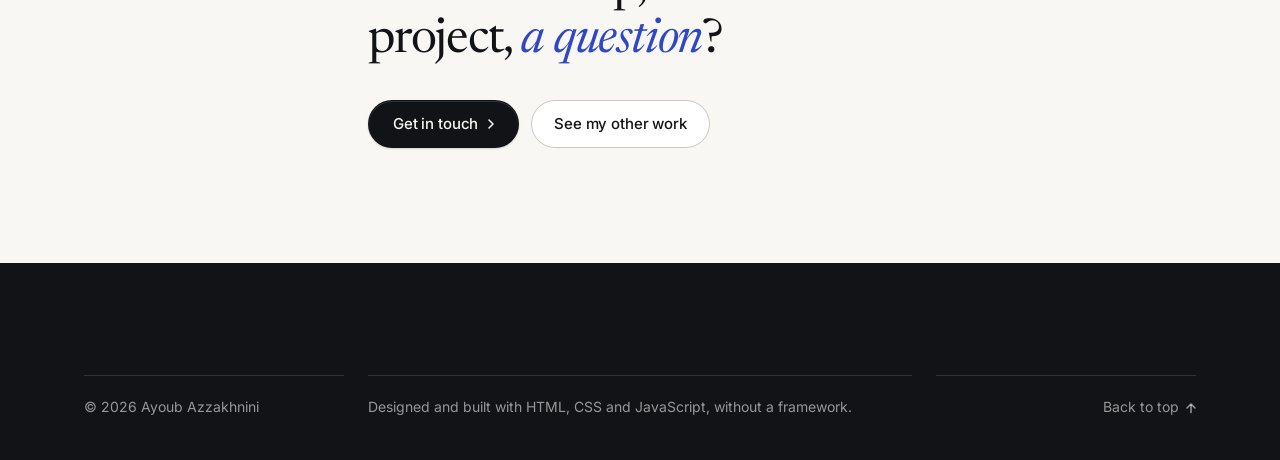
==== commit 68a3c4a8: "v21 - navigation premium : liens numerotes, trait au survol, Contact avec pastille Co-Authored-By: C" ====
--- a/projets/ayron.html
+++ b/projets/ayron.html
@@ -45,10 +45,10 @@
       </a>
 
       <nav class="menu" id="menu" aria-label="Navigation principale" data-i18n-attr="aria-label:nav.label">
-        <a href="../index.html#travaux" data-i18n="nav.work">Travaux</a>
-        <a href="../index.html#apropos" data-i18n="nav.about">À propos</a>
-        <a href="../index.html#methode" data-i18n="nav.process">Méthode</a>
-        <a href="../index.html#contact" class="menu-cta" data-i18n="nav.contact">Contact</a>
+        <a href="../index.html#travaux"><span class="menu-num" aria-hidden="true">01</span><span class="menu-label" data-i18n="nav.work">Travaux</span></a>
+        <a href="../index.html#apropos"><span class="menu-num" aria-hidden="true">02</span><span class="menu-label" data-i18n="nav.about">À propos</span></a>
+        <a href="../index.html#methode"><span class="menu-num" aria-hidden="true">03</span><span class="menu-label" data-i18n="nav.process">Méthode</span></a>
+        <a href="../index.html#contact" class="menu-cta"><span data-i18n="nav.contact">Contact</span><span class="menu-cta-icon" aria-hidden="true"><svg class="arrow" viewBox="0 0 10 10"><path class="arrow-line" d="M0 5h7"/><path class="arrow-head" d="M1 1l4 4-4 4"/></svg></span></a>
       </nav>
 
       <div class="nav-actions">
--- a/index.css
+++ b/index.css
@@ -311,6 +311,7 @@
   display: inline-flex;
   align-items: center;
   gap: 10px;
+  white-space: nowrap;
   font-size: .9375rem;
   font-weight: 600;
   letter-spacing: -0.01em;
@@ -329,6 +330,7 @@
   line-height: 1;
 }
 
+/* Navigation : chaque lien porte le numéro de sa section, comme les titres de la page */
 .menu {
   display: flex;
   align-items: center;
@@ -337,20 +339,62 @@
   font-size: .875rem;
 }
 .menu a {
+  border-radius: 6px;
+  transition: color .25s var(--ease);
+}
+.menu a:not(.menu-cta) {
+  display: inline-flex;
+  align-items: baseline;
+  gap: 6px;
   padding: 8px 12px;
-  color: var(--muted);
-  border-radius: 8px;
-  transition: color .2s ease, background-color .2s ease, border-color .2s ease;
+  font-weight: 500;
+  letter-spacing: -0.005em;
+  white-space: nowrap;
+  color: var(--muted);
+}
+.menu-num {
+  font-size: .6875rem;
+  letter-spacing: .02em;
+  font-variant-numeric: tabular-nums;
+  transition: color .25s var(--ease);
+}
+/* Au survol, un trait fin se dessine sous le mot, de gauche à droite */
+.menu-label { position: relative; }
+.menu-label::after {
+  content: "";
+  position: absolute;
+  left: 0;
+  right: 0;
+  bottom: -3px;
+  height: 1px;
+  background: currentColor;
+  transform: scaleX(0);
+  transform-origin: right center;
+  transition: transform .35s var(--ease), background-color .25s var(--ease);
 }
 .menu a:hover,
 .menu a.is-active { color: var(--text); }
-/* Contact : se détache du menu par un fond clair, sans concurrencer le bouton principal */
+.menu a:hover .menu-label::after,
+.menu a:focus-visible .menu-label::after {
+  transform: scaleX(1);
+  transform-origin: left center;
+}
+/* Section en cours de lecture : numéro et trait en bleu */
+.menu a.is-active .menu-num,
+.menu a:hover .menu-num { color: var(--accent); }
+.menu a.is-active .menu-label::after {
+  transform: scaleX(1);
+  background: var(--accent);
+}
+
+/* Contact : pilule claire et pastille sombre avec une flèche, qui passe au bleu au survol */
 .menu .menu-cta {
   display: inline-flex;
   align-items: center;
-  height: 38px;
-  margin-left: 12px;
-  padding: 0 18px;
+  gap: 10px;
+  height: 36px;
+  margin-left: 14px;
+  padding: 0 4px 0 15px;
   font-weight: 500;
   color: var(--text);
   background: var(--surface);
@@ -358,17 +402,45 @@
   border-radius: 999px;
   transition: background-color .25s var(--ease), border-color .25s var(--ease), color .25s var(--ease);
 }
-.menu .menu-cta:hover {
+.menu-cta-icon {
+  display: grid;
+  place-items: center;
+  width: 26px;
+  height: 26px;
+  color: var(--on-ink);
+  background: var(--ink);
+  border-radius: 50%;
+  transition: background-color .25s var(--ease), color .25s var(--ease);
+}
+.menu-cta-icon .arrow {
+  width: 9px;
+  height: 9px;
+  transition: transform .25s var(--ease);
+}
+.menu-cta-icon .arrow-line { opacity: 1; }
+.menu .menu-cta:hover,
+.menu .menu-cta.is-active {
   background: color-mix(in srgb, var(--text) 4%, var(--surface));
   border-color: color-mix(in srgb, var(--accent) 45%, var(--line-strong));
 }
-
+.menu .menu-cta:hover .menu-cta-icon,
+.menu .menu-cta:focus-visible .menu-cta-icon { background: var(--accent); }
+.menu .menu-cta:hover .arrow,
+.menu .menu-cta:focus-visible .arrow { transform: translateX(2px); }
+
+/* Langue et thème : séparés du menu par un trait court, centré sur la ligne */
 .nav-actions {
   display: flex;
   align-items: center;
   gap: 2px;
-  padding-left: 12px;
-  border-left: 1px solid var(--line);
+  padding-left: 14px;
+}
+.nav-actions::before {
+  content: "";
+  width: 1px;
+  height: 18px;
+  margin-right: 8px;
+  background: var(--line-strong);
 }
 
 .icon-btn,
@@ -393,7 +465,7 @@
 .lang-btn {
   font-size: .75rem;
   font-weight: 600;
-  letter-spacing: .04em;
+  letter-spacing: .06em;
 }
 .icon-sun { display: var(--icon-sun); }
 .icon-moon { display: var(--icon-moon); }
@@ -485,7 +557,11 @@
 
 @media (prefers-reduced-motion: reduce) {
   .btn,
+  .menu a,
   .menu .menu-cta,
+  .menu-num,
+  .menu-label::after,
+  .menu-cta-icon,
   .arrow,
   .arrow-line,
   .arrow-head { transition: none; }
@@ -1594,6 +1670,8 @@
     gap: 2px;
   }
 
+  .menu-num { display: none; }
+
   .rail,
   .main-col { grid-column: 1 / -1; }
   .section-head { margin-bottom: 48px; }
@@ -1629,8 +1707,8 @@
   .nav-actions {
     margin-left: auto;
     padding-left: 0;
-    border-left: 0;
-  }
+  }
+  .nav-actions::before { display: none; }
   .menu {
     position: absolute;
     top: 64px;
@@ -1646,23 +1724,44 @@
     border-bottom: 1px solid var(--line);
   }
   .menu.is-open { display: flex; }
-  .menu a {
+  .menu a:not(.menu-cta) {
+    gap: 12px;
     padding: 14px 0;
     font-size: 1rem;
     color: var(--text);
     border-bottom: 1px solid var(--line);
     border-radius: 0;
   }
+  .menu-num {
+    display: inline;
+    min-width: 1.5em;
+    font-size: .75rem;
+    color: var(--muted);
+  }
+  .menu-label::after { display: none; }
   .menu .menu-cta {
-    justify-content: center;
-    height: 48px;
+    justify-content: space-between;
+    height: 52px;
     margin: 16px 0 0;
+    padding: 0 6px 0 20px;
+    font-size: 1rem;
     color: var(--on-ink);
     background: var(--ink);
     border: 0;
-    border-radius: 999px;
-  }
-  .menu .menu-cta:hover { background: color-mix(in srgb, var(--ink) 88%, var(--accent)); }
+  }
+  .menu-cta-icon {
+    width: 40px;
+    height: 40px;
+    color: var(--ink);
+    background: var(--on-ink);
+  }
+  .menu-cta-icon .arrow {
+    width: 11px;
+    height: 11px;
+  }
+  .menu .menu-cta:hover,
+  .menu .menu-cta.is-active { background: color-mix(in srgb, var(--ink) 88%, var(--accent)); }
+  .menu .menu-cta:hover .menu-cta-icon { color: var(--on-ink); }
 
   .hero-text,
   .portrait { grid-column: 1 / -1; }
